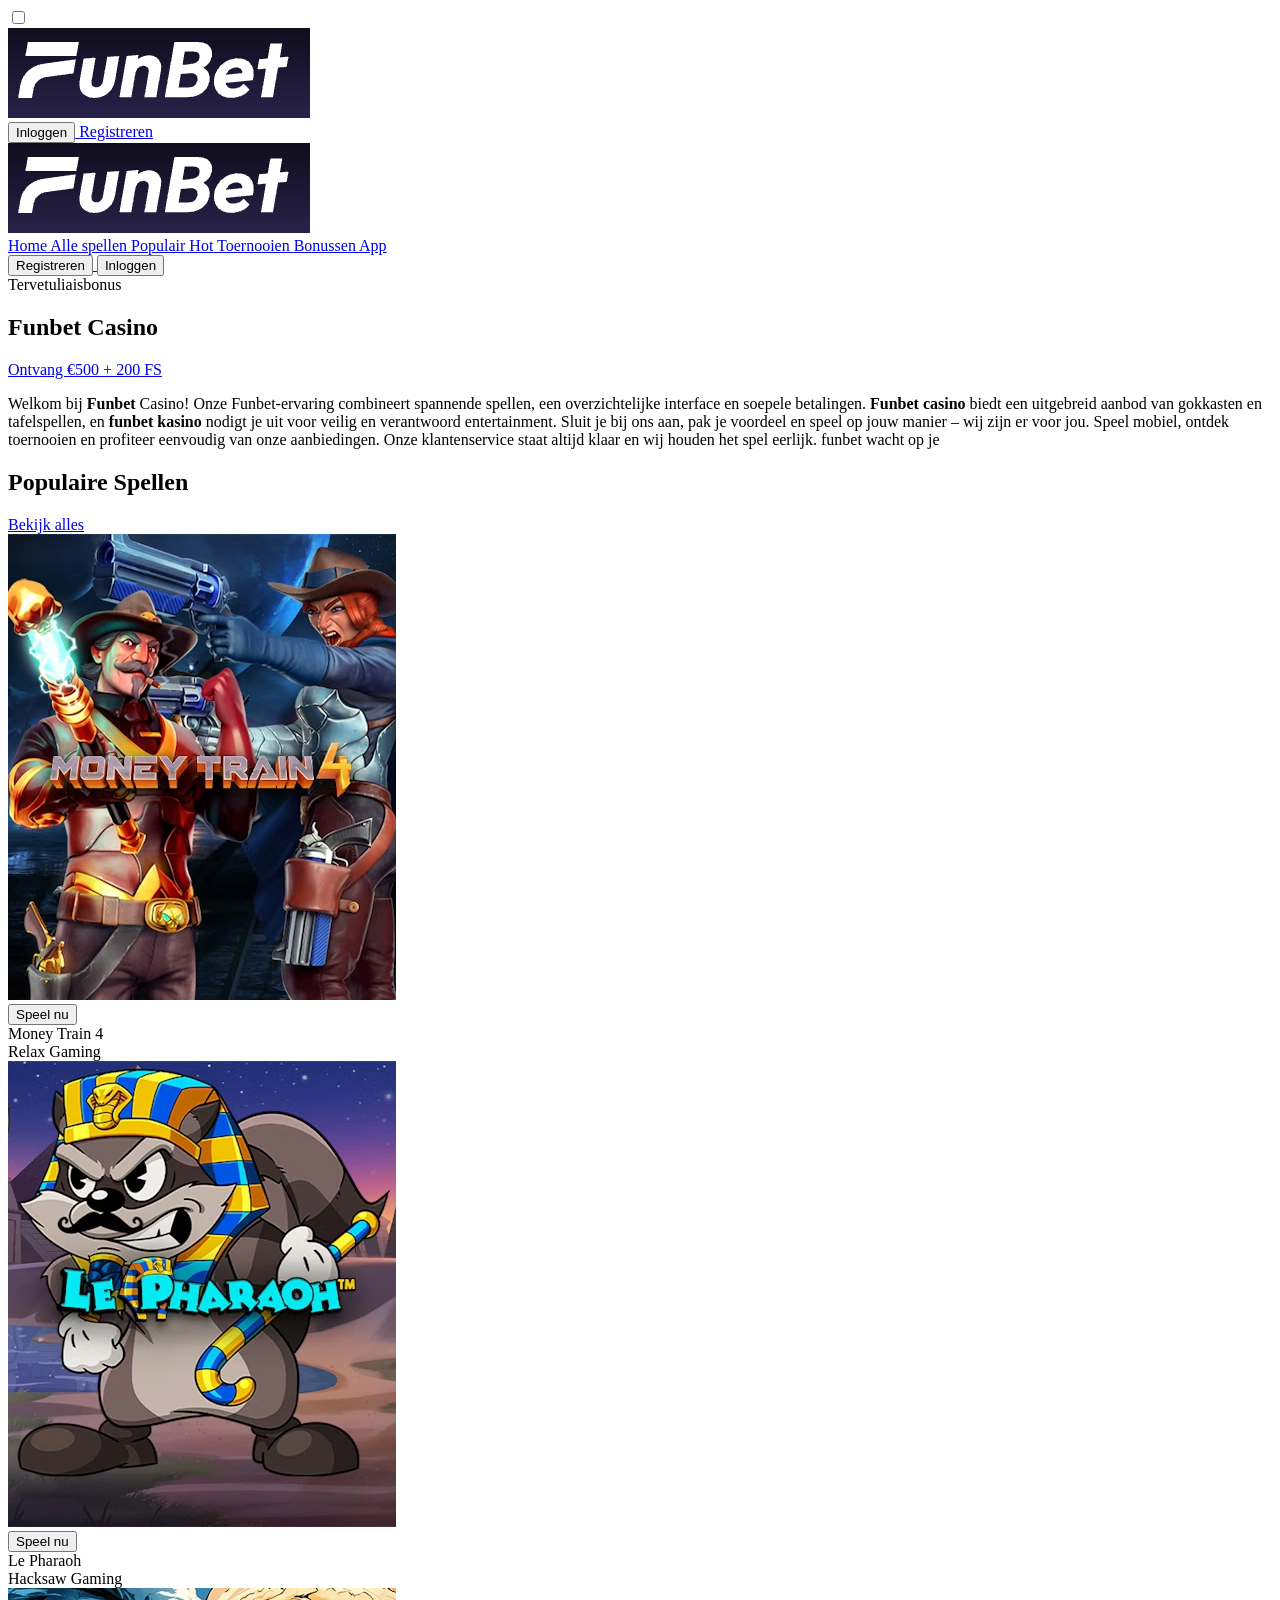
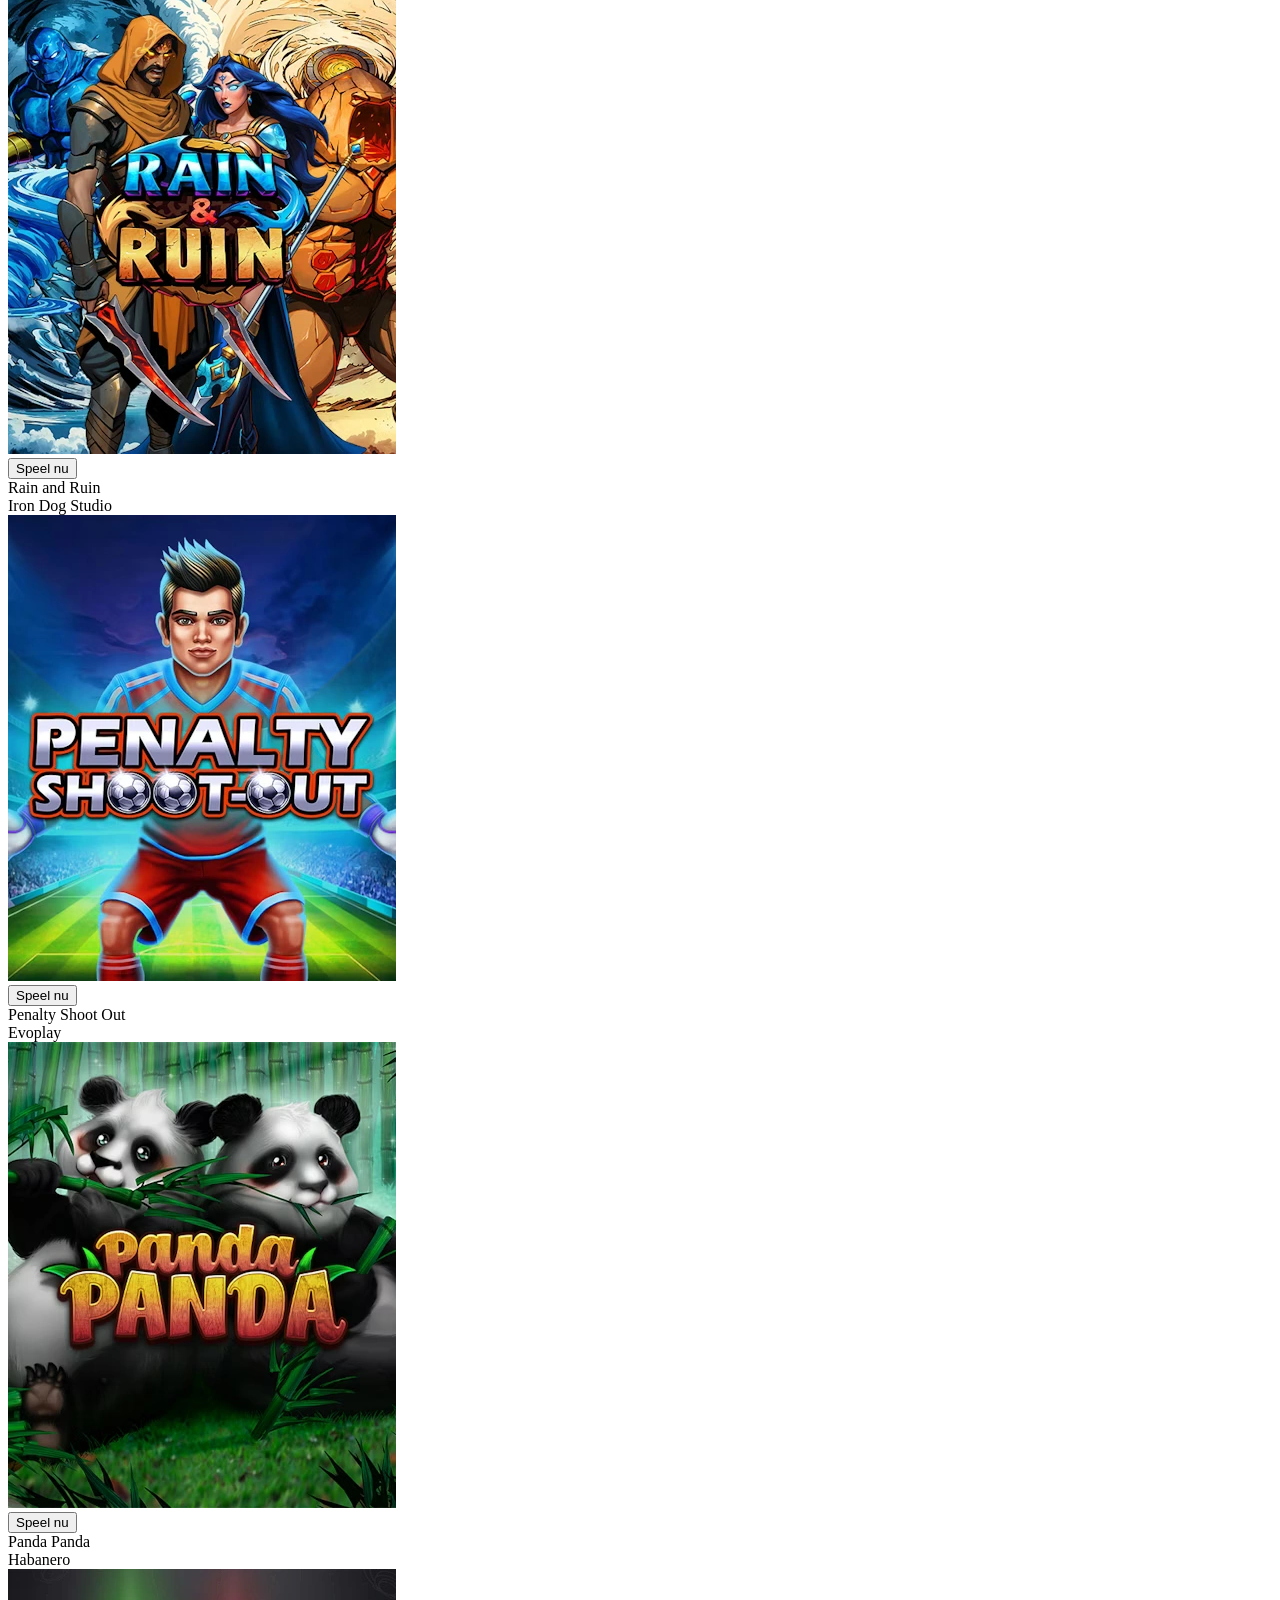
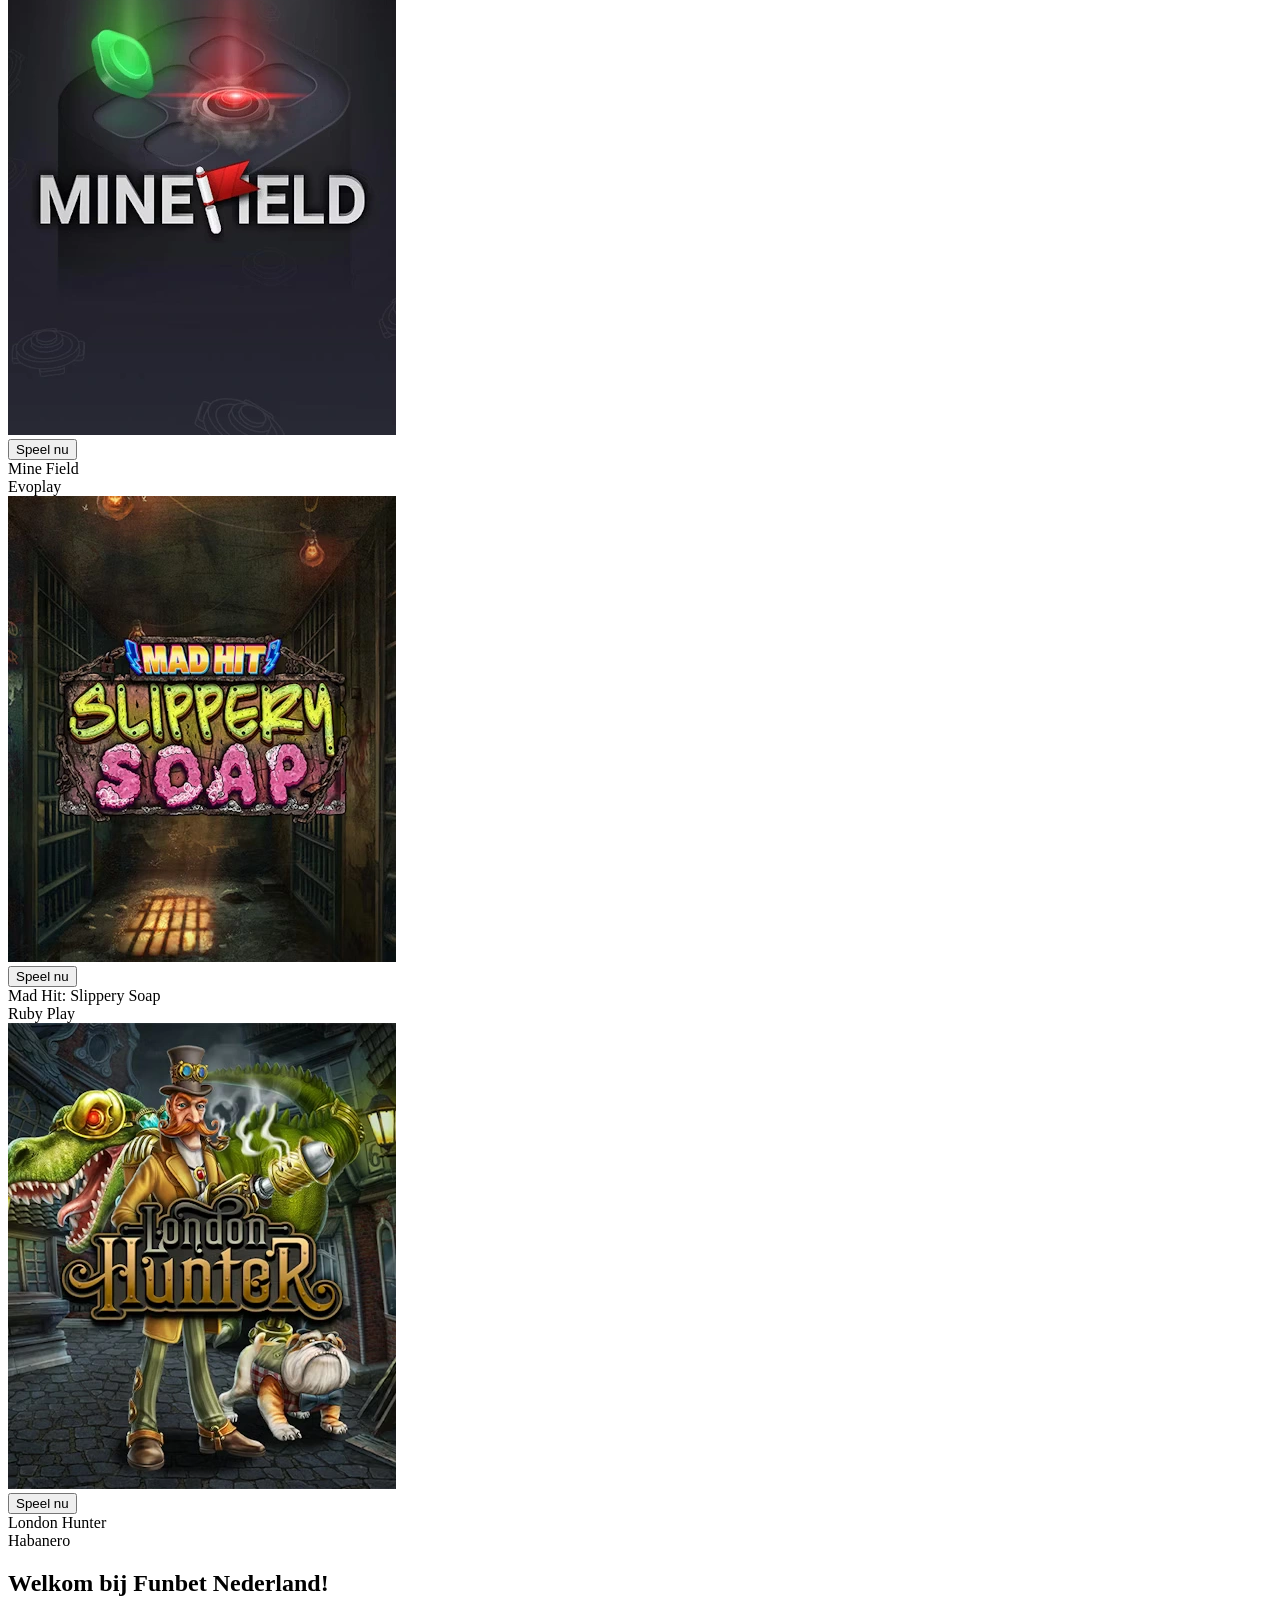
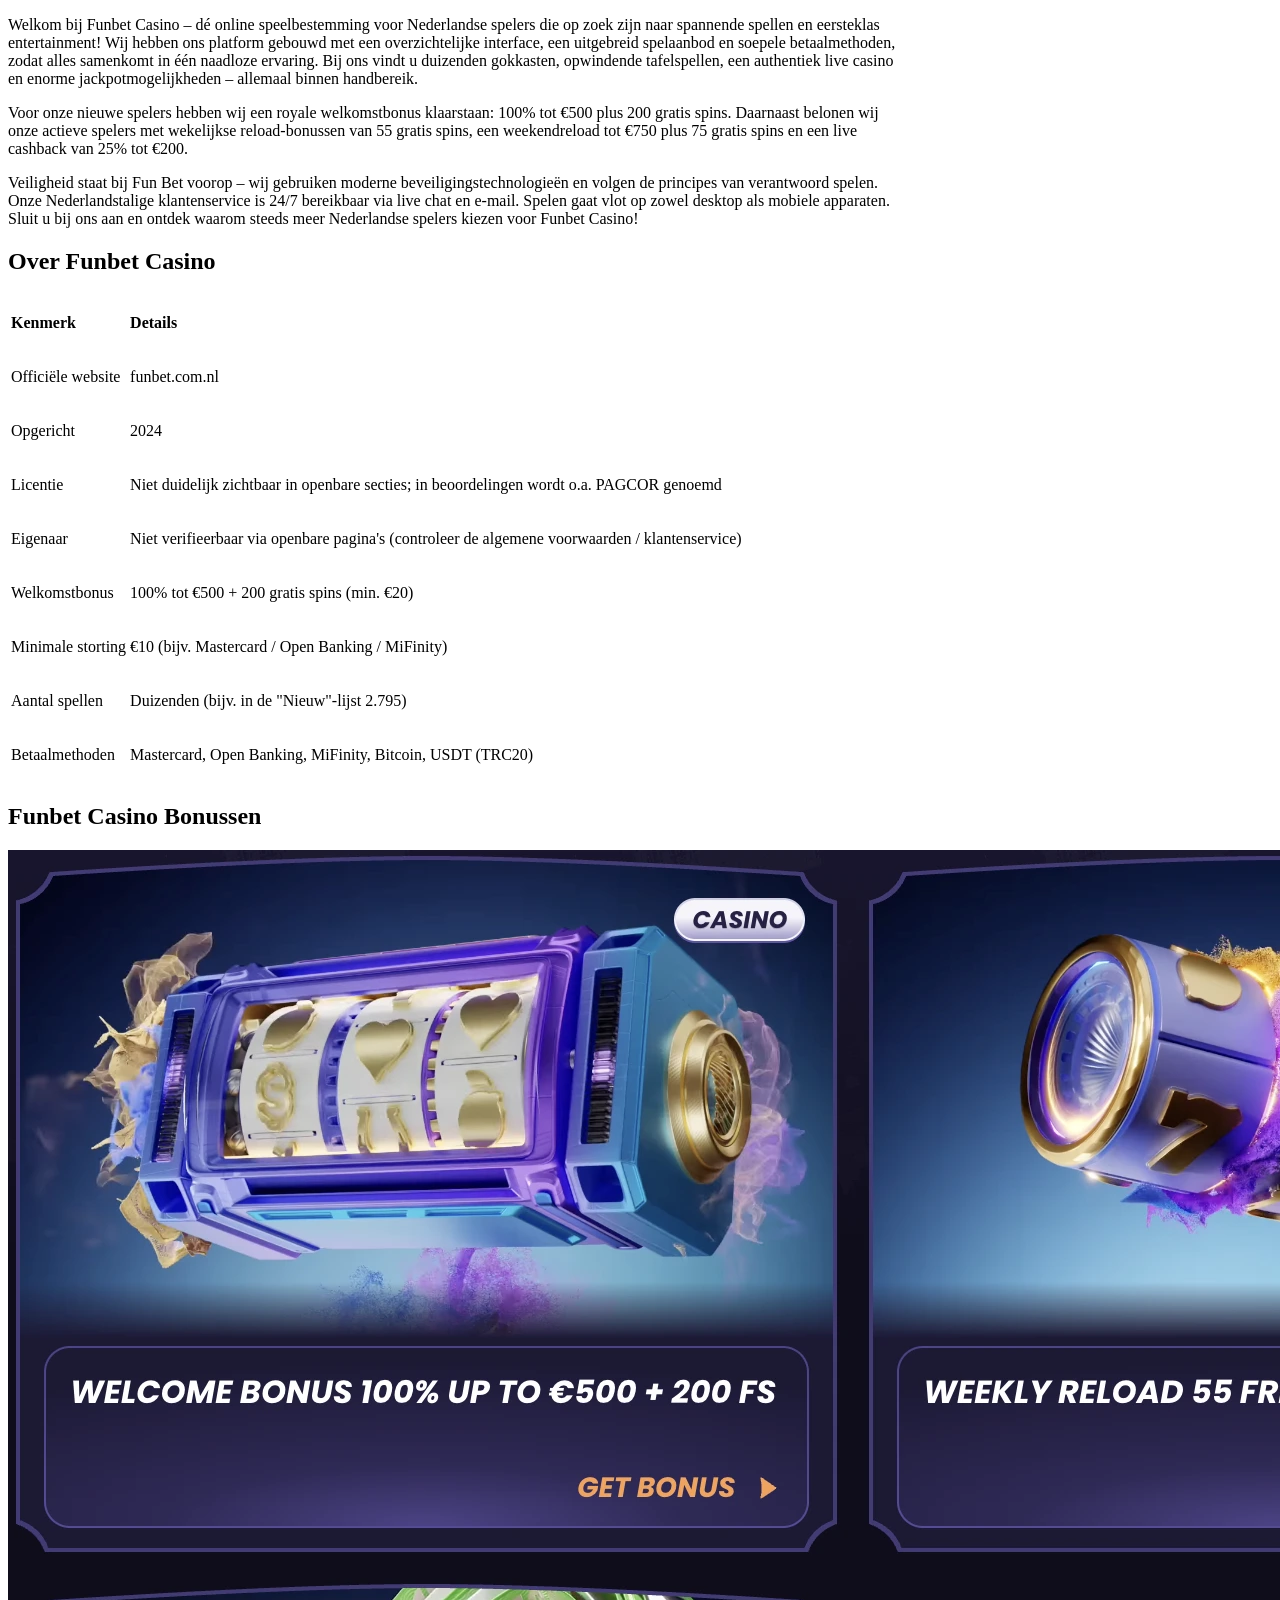
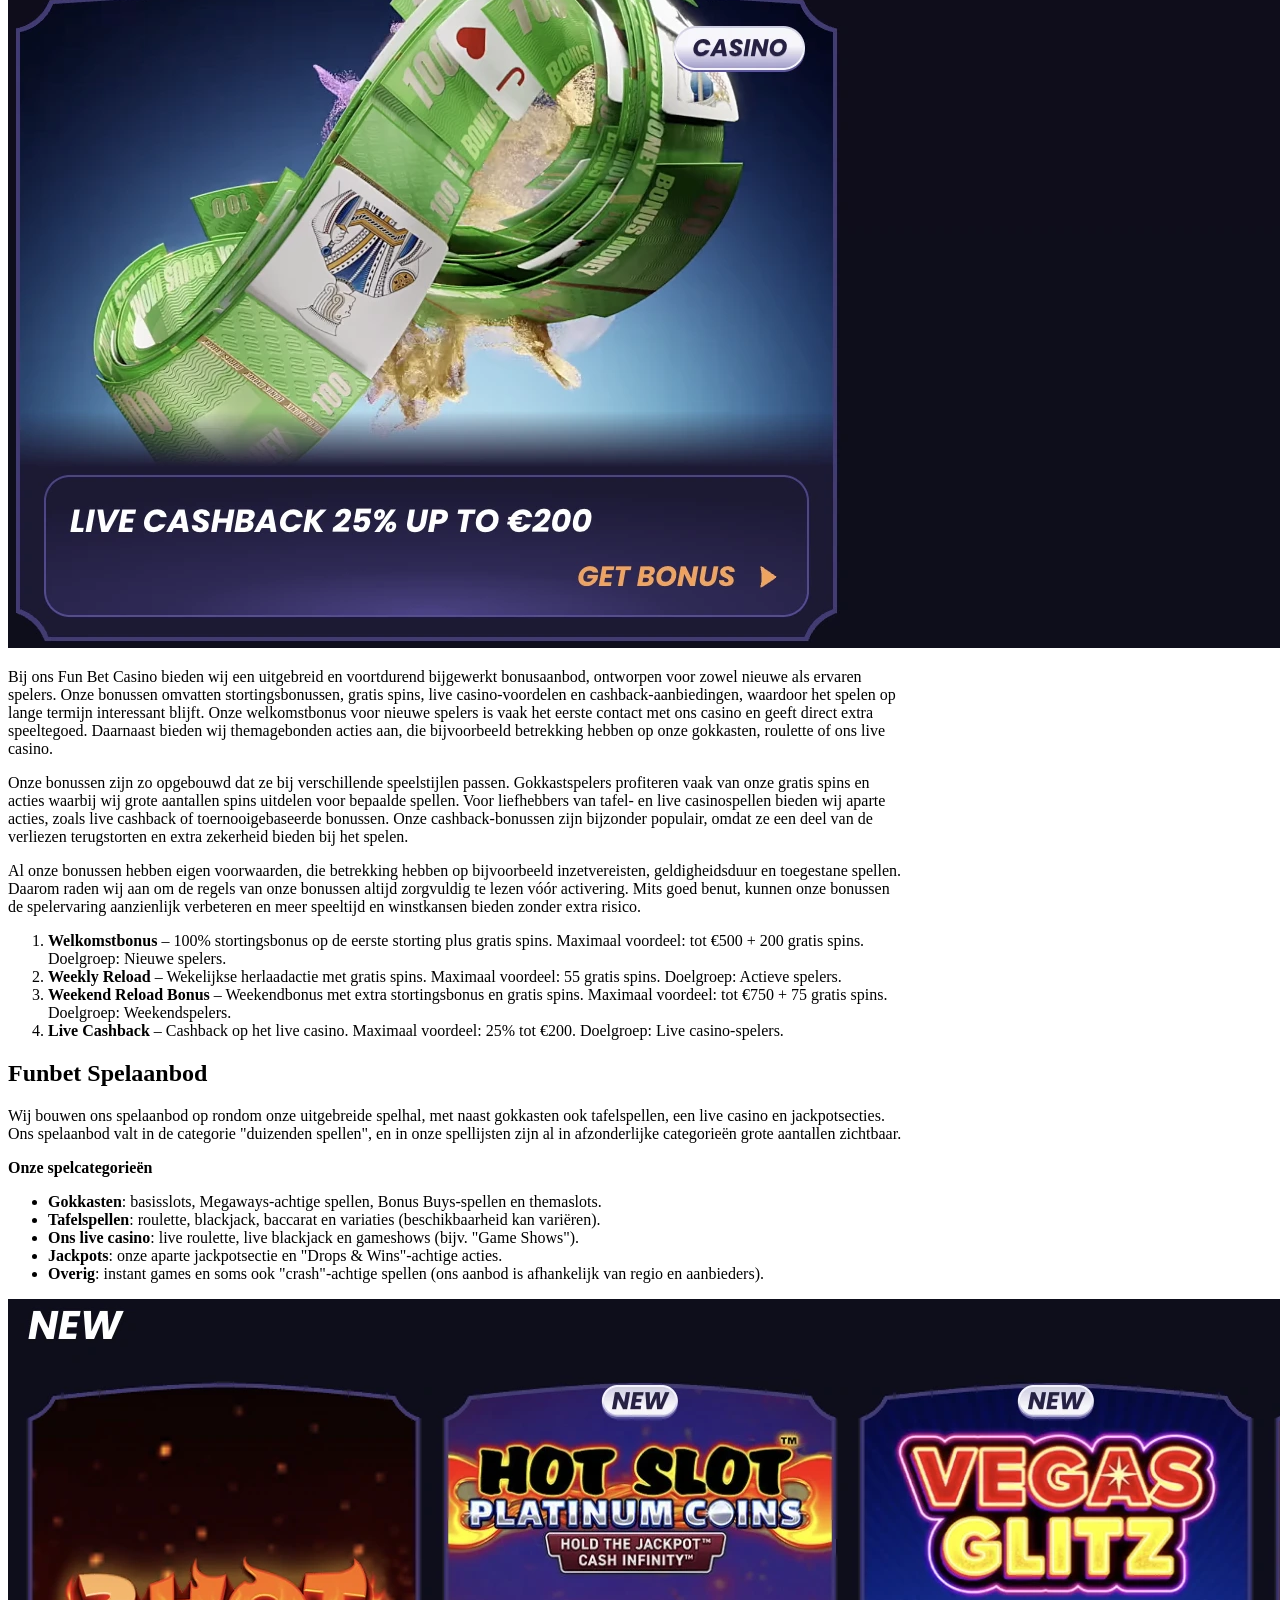
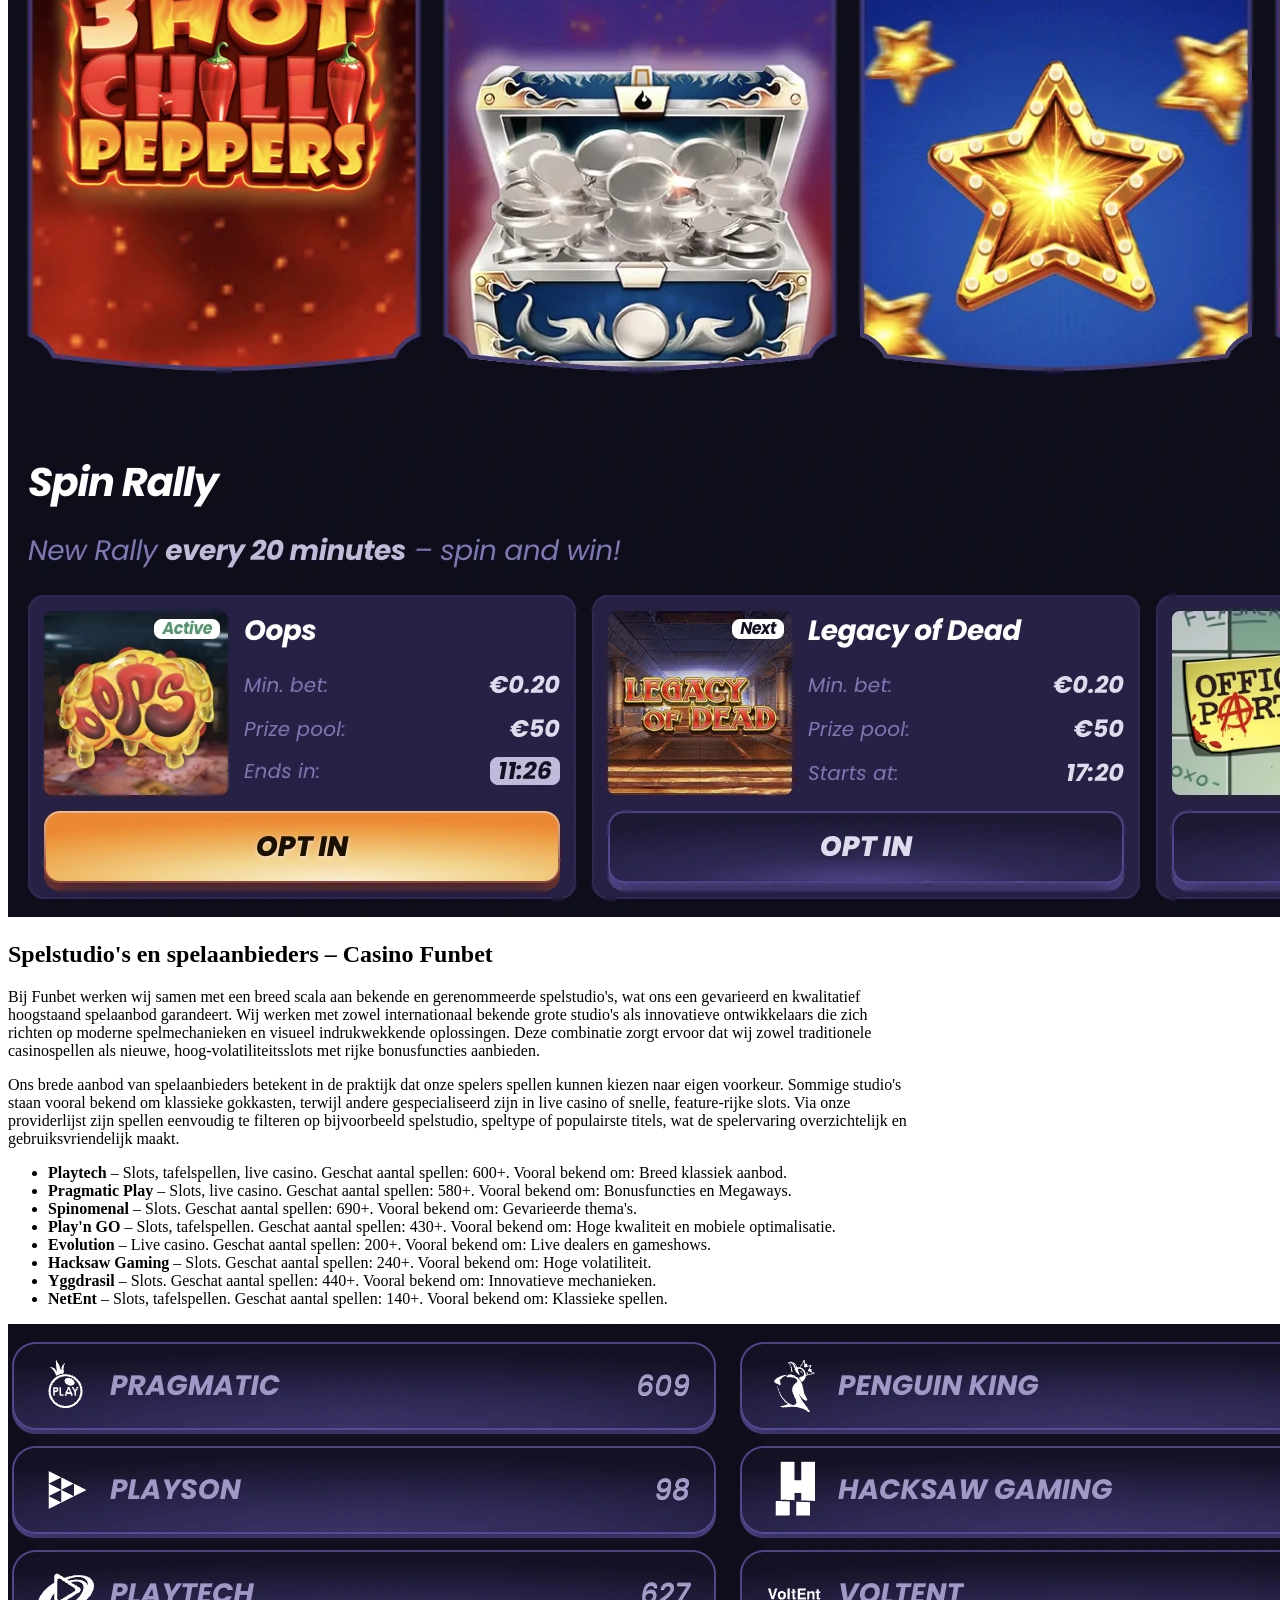
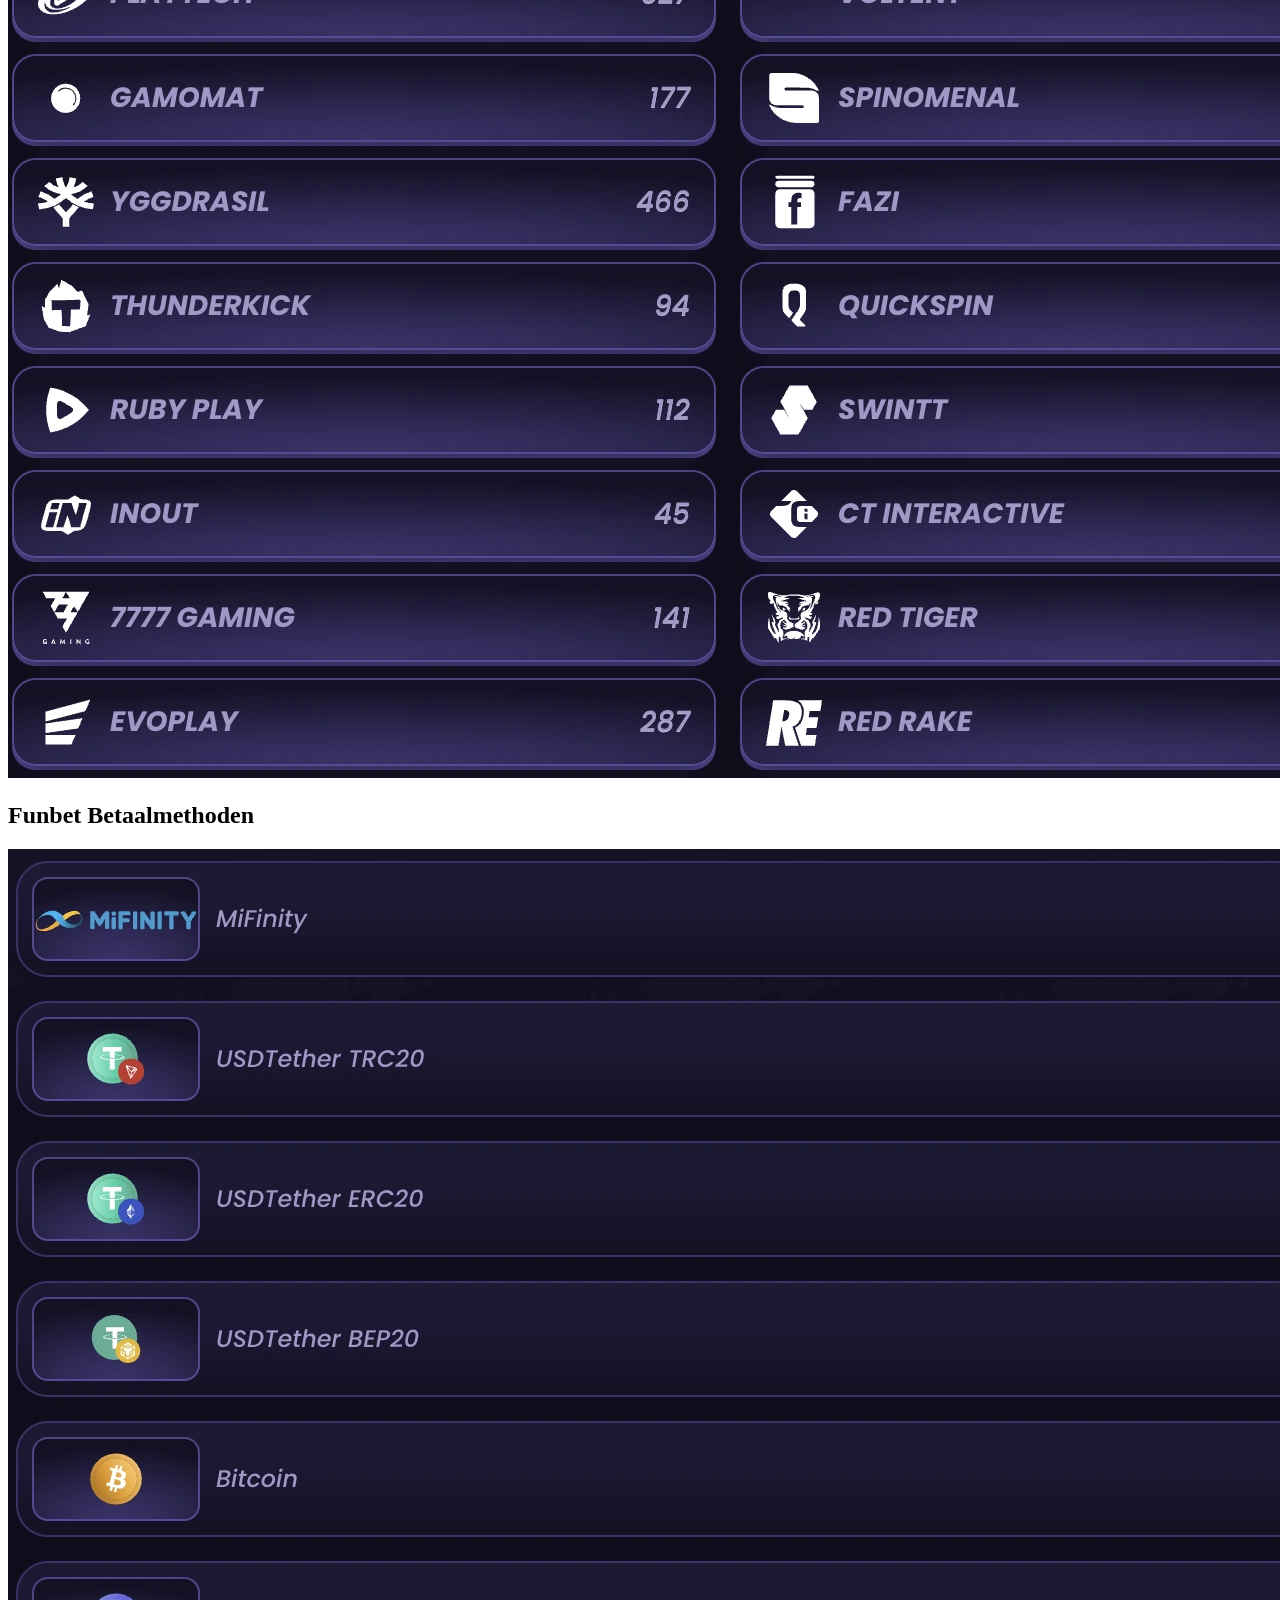
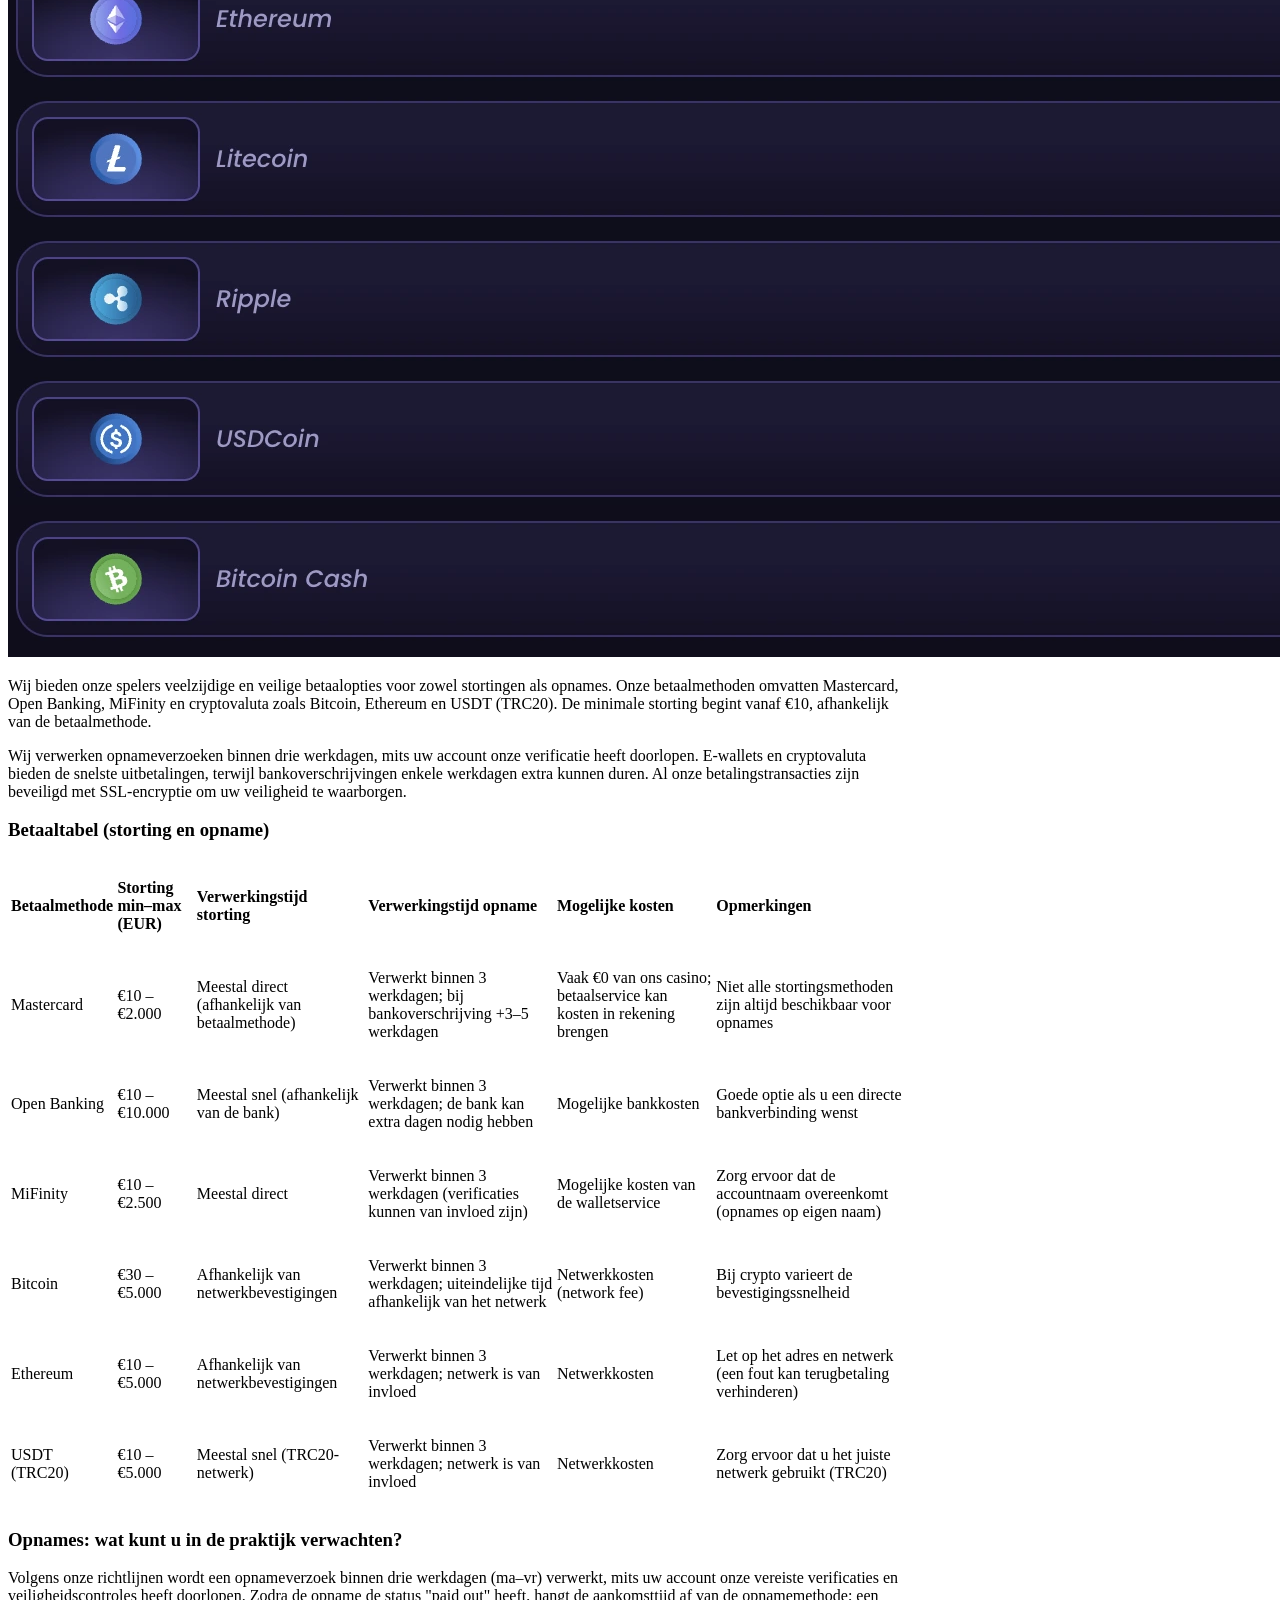
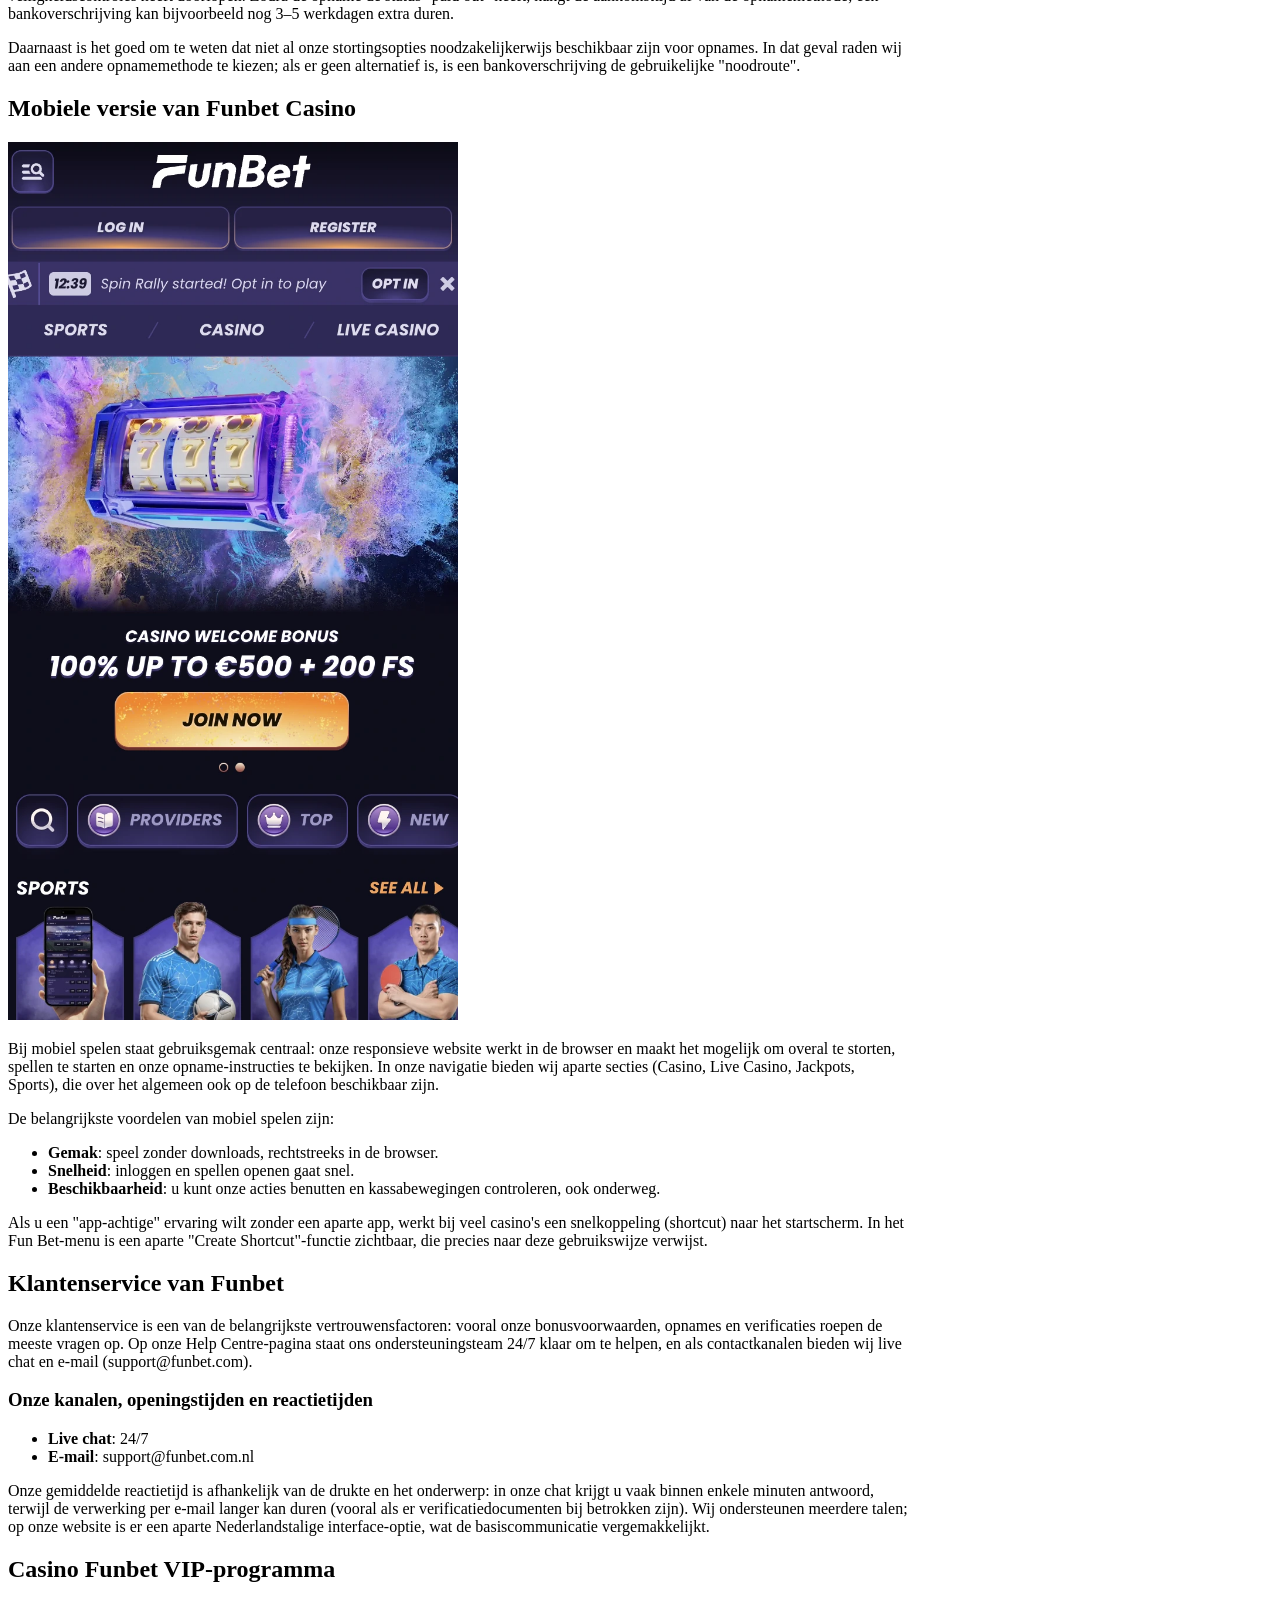
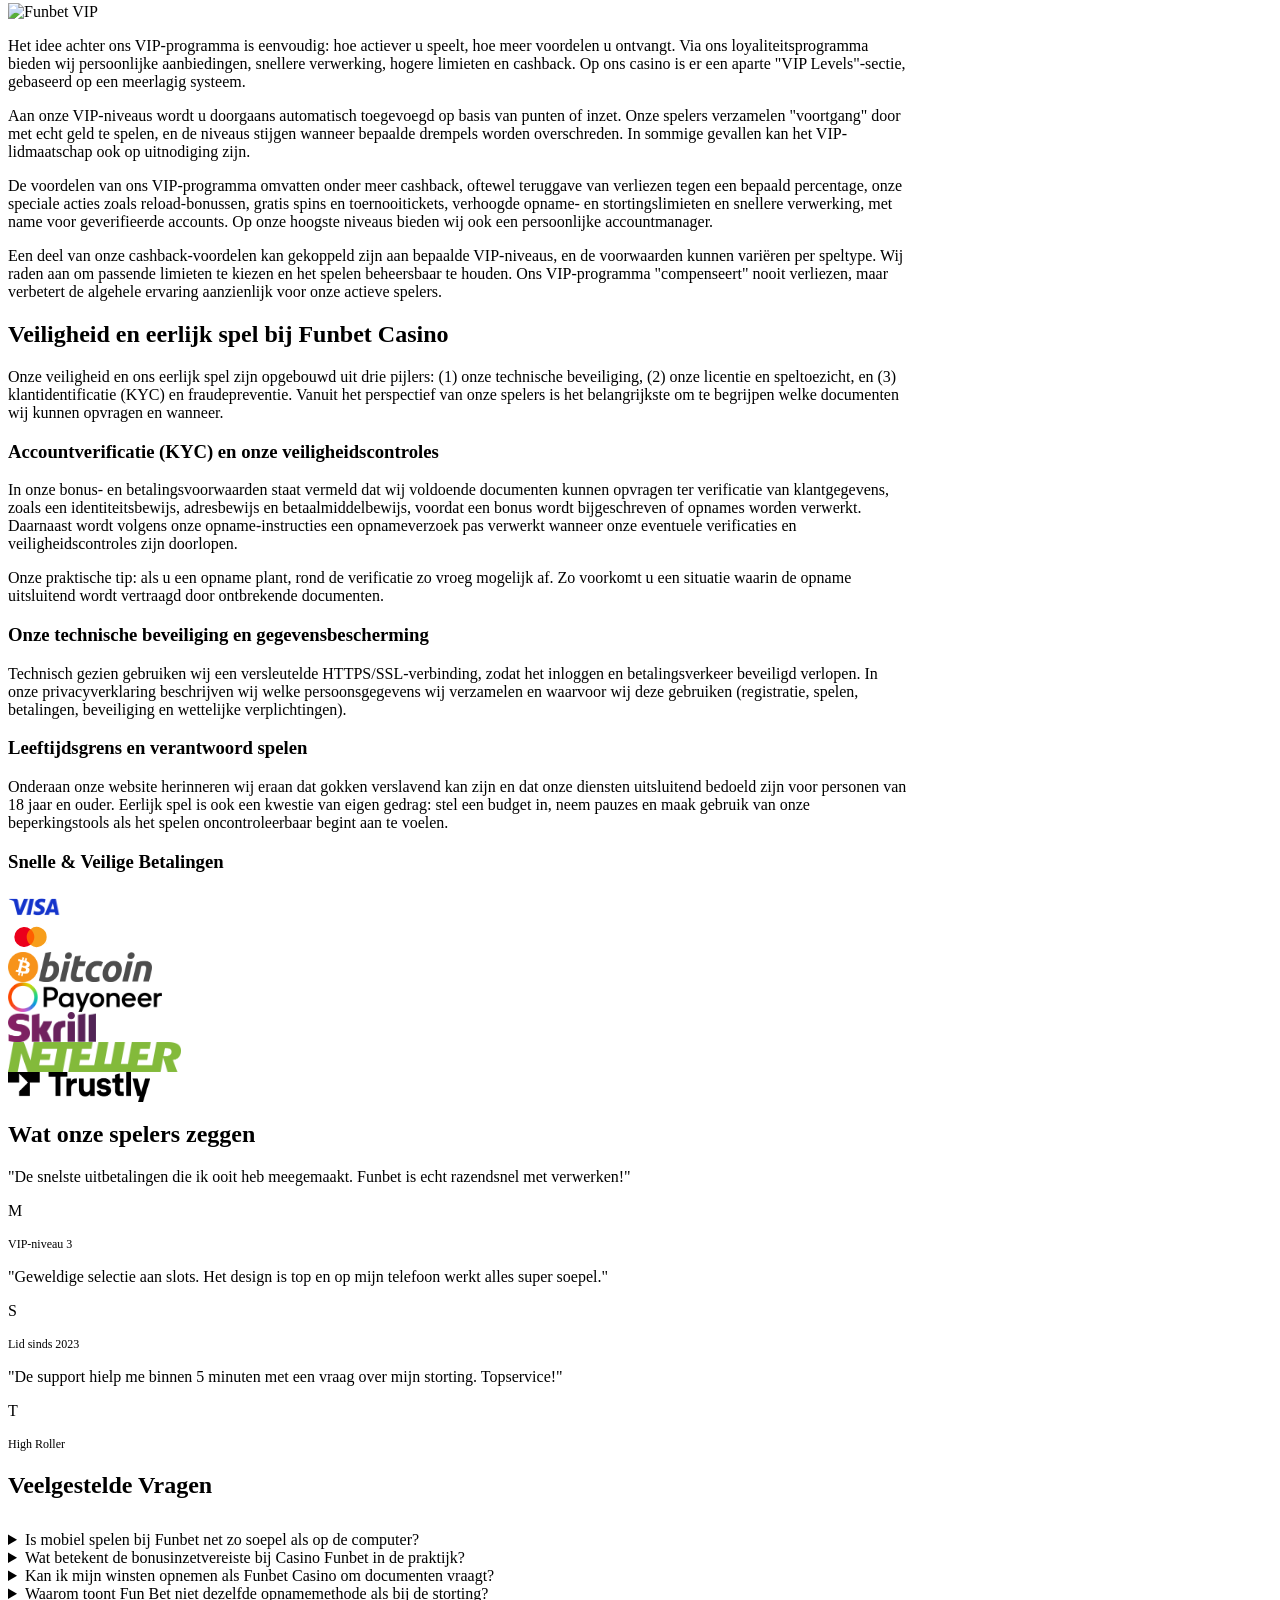
==== nl-nl/index.html @ e5816898 "Update and rename index (3).html to index.html" ====
<!DOCTYPE html>
<html lang="nl-NL">
<head>
    <meta charset="UTF-8">
    <meta name="viewport" content="width=device-width, initial-scale=1.0">
   <title>Funbet Casino – Bonus tot € 500 + 200 gratis spins</title>
<meta name="description" content="Funbet Casino biedt een 100% welkomstbonus tot € 500 en 200 gratis spins. Ontdek de spellen, bonusvoorwaarden, betaalmethoden, mobiel spelen en veiligheid voordat je je registreert.">
    <link rel="stylesheet" href="style.css?=1.11">
    <link rel="canonical" href="/nl-nl/" />
       <link rel="alternate" href="https://funbet.com.nl/" hreflang="nl" />
    <link rel="alternate" href="https://funbet.com.nl/nl-NL" hreflang="nl-NL" />
    <link rel="icon" type="image/x-icon" href="../favicon.ico">
</head>
<body>

    <!-- Checkbox Logic for Mobile Menu -->
<input type="checkbox" id="nav-toggle">

    <div class="site-layout">
        
      <div class="topbar-mobile">
    <div class="brand-block">
        <a href="/">
            <img src="../funbet.png" alt="Funbet" class="brand-logo">
        </a>
    </div>
            
<div class="topbar-actions">
    <a href="/login/">
        <button class="action-btn action-btn--ghost action-btn--compact">Inloggen</button>
    </a>
    <a href="/go/" class="action-btn action-btn--register action-btn--compact" role="button">Registreren</a>
    <label for="nav-toggle" class="menu-toggle">
        <i class="fa-solid fa-bars"></i>
    </label>
</div>
</div>

<aside class="side-panel">
    <div class="side-panel__header">
        <div class="brand-block">
            <a href="/">
                <img src="../funbet.png" alt="Funbet" class="brand-logo">
            </a>
        </div>
    </div>

    <nav class="side-panel__menu">
        <a href="/" class="side-panel__link is-active">
            <i class="fa-solid fa-house"></i>
            <span>Home</span>
        </a>
        <a href="#games" class="side-panel__link">
            <i class="fa-solid fa-gamepad"></i>
            <span>Alle spellen</span>
        </a>
        <a href="/" class="side-panel__link">
            <i class="fa-solid fa-fire"></i>
            <span>Populair</span>
            <span class="badge-hot">Hot</span>
        </a>
        <a href="/" class="side-panel__link">
            <i class="fa-solid fa-trophy"></i>
            <span>Toernooien</span>
        </a>
        <a href="/" class="side-panel__link">
            <i class="fa-solid fa-wallet"></i>
            <span>Bonussen</span>
        </a>
        <a href="/" class="side-panel__link">
            <i class="fa-solid fa-circle-question"></i>
            <span>App</span>
        </a>
    </nav>

    <div class="side-panel__footer">
        <a href="/go/">
            <button class="action-btn action-btn--register">Registreren</button>
        </a>
        <a href="/login/">
            <button class="action-btn action-btn--ghost">Inloggen</button>
        </a>
    </div>
</aside>
        </aside>

        <!-- Main Content Area -->
        <main class="page-main">
            
            <!-- Hero Section -->
            <section class="promo-hero">
                <div class="page-container">
                    <div class="promo-banner">
                        <span class="promo-label">Tervetuliaisbonus</span>
                        <h1 class="promo-title">Funbet Casino</h1>
                     <a href="/go/" class="action-btn action-btn--register promo-button" role="button">Ontvang €500 + 200 FS</a>
                    </div>

                   <div class="info-text">
    <p>Welkom bij <strong>Funbet</strong> Casino! Onze Funbet-ervaring combineert spannende spellen, een overzichtelijke interface en soepele betalingen. <strong>Funbet casino</strong> biedt een uitgebreid aanbod van gokkasten en tafelspellen, en <strong>funbet kasino</strong> nodigt je uit voor veilig en verantwoord entertainment. Sluit je bij ons aan, pak je voordeel en speel op jouw manier – wij zijn er voor jou. Speel mobiel, ontdek toernooien en profiteer eenvoudig van onze aanbiedingen. Onze klantenservice staat altijd klaar en wij houden het spel eerlijk. funbet wacht op je</p>
</div>
                </div>
            </section>

<section id="games" class="content-block" style="border-top: none;">
    <div class="page-container">
        <div class="section-head">
            <h2 class="section-heading"><i class="fa-solid fa-gamepad"></i> Populaire Spellen</h2>
            <a href="#" class="section-more">Bekijk alles <i class="fa-solid fa-arrow-right"></i></a>
        </div>

        <div class="game-images">
            
            <div class="game-tile">
                <div class="game-media">
                    <img src="../money-train-4.webp" alt="Money Train 4">
                    <div class="game-hover">
                        <button class="game-play">Speel nu</button>
                        <span style="font-size: 0.75rem; color: #fff;">Demo beschikbaar</span>
                    </div>
                </div>
                <div class="game-meta">
                    <div class="game-title">Money Train 4</div>
                    <div class="game-provider">Relax Gaming</div>
                </div>
            </div>

            <div class="game-tile">
                <div class="game-media">
                    <img src="../le-pharaoh.webp" alt="Le Pharaoh">
                    <div class="game-hover">
                        <button class="game-play">Speel nu</button>
                        <span style="font-size: 0.75rem; color: #fff;">Demo beschikbaar</span>
                    </div>
                </div>
                <div class="game-meta">
                    <div class="game-title">Le Pharaoh</div>
                    <div class="game-provider">Hacksaw Gaming</div>
                </div>
            </div>

            <div class="game-tile">
                <div class="game-media">
                    <img src="../rain-and-ruin.webp" alt="Rain and Ruin">
                    <div class="game-hover">
                        <button class="game-play">Speel nu</button>
                        <span style="font-size: 0.75rem; color: #fff;">Demo beschikbaar</span>
                    </div>
                </div>
                <div class="game-meta">
                    <div class="game-title">Rain and Ruin</div>
                    <div class="game-provider">Iron Dog Studio</div>
                </div>
            </div>

            <div class="game-tile">
                <div class="game-media">
                    <img src="../penalty-shoot-out.webp" alt="Penalty Shoot Out">
                    <div class="game-hover">
                        <button class="game-play">Speel nu</button>
                        <span style="font-size: 0.75rem; color: #fff;">Demo beschikbaar</span>
                    </div>
                </div>
                <div class="game-meta">
                    <div class="game-title">Penalty Shoot Out</div>
                    <div class="game-provider">Evoplay</div>
                </div>
            </div>

            <div class="game-tile">
                <div class="game-media">
                    <img src="../panda-panda.webp" alt="Panda Panda">
                    <div class="game-hover">
                        <button class="game-play">Speel nu</button>
                        <span style="font-size: 0.75rem; color: #fff;">Demo beschikbaar</span>
                    </div>
                </div>
                <div class="game-meta">
                    <div class="game-title">Panda Panda</div>
                    <div class="game-provider">Habanero</div>
                </div>
            </div>

            <div class="game-tile">
                <div class="game-media">
                    <img src="../mine-field.webp" alt="Mine Field">
                    <div class="game-hover">
                        <button class="game-play">Speel nu</button>
                        <span style="font-size: 0.75rem; color: #fff;">Demo beschikbaar</span>
                    </div>
                </div>
                <div class="game-meta">
                    <div class="game-title">Mine Field</div>
                    <div class="game-provider">Evoplay</div>
                </div>
            </div>

            <div class="game-tile">
                <div class="game-media">
                    <img src="../mad-hit-slippery-soap.webp" alt="Mad Hit Slippery Soap">
                    <div class="game-hover">
                        <button class="game-play">Speel nu</button>
                        <span style="font-size: 0.75rem; color: #fff;">Demo beschikbaar</span>
                    </div>
                </div>
                <div class="game-meta">
                    <div class="game-title">Mad Hit: Slippery Soap</div>
                    <div class="game-provider">Ruby Play</div>
                </div>
            </div>

            <div class="game-tile">
                <div class="game-media">
                    <img src="../london-hunter.webp" alt="London Hunter">
                    <div class="game-hover">
                        <button class="game-play">Speel nu</button>
                        <span style="font-size: 0.75rem; color: #fff;">Demo beschikbaar</span>
                    </div>
                </div>
                <div class="game-meta">
                    <div class="game-title">London Hunter</div>
                    <div class="game-provider">Habanero</div>
                </div>
            </div>

        </div>
    </div>
</section>

            <!-- Content with Tables -->
            <section class="content-block">
                <div class="page-container" style="max-width: 900px;">
                     <h2>Welkom bij Funbet Nederland!</h2>

<p>Welkom bij Funbet Casino – dé online speelbestemming voor Nederlandse spelers die op zoek zijn naar spannende spellen en eersteklas entertainment! Wij hebben ons platform gebouwd met een overzichtelijke interface, een uitgebreid spelaanbod en soepele betaalmethoden, zodat alles samenkomt in één naadloze ervaring. Bij ons vindt u duizenden gokkasten, opwindende tafelspellen, een authentiek live casino en enorme jackpotmogelijkheden – allemaal binnen handbereik.</p>

<p>Voor onze nieuwe spelers hebben wij een royale welkomstbonus klaarstaan: 100% tot €500 plus 200 gratis spins. Daarnaast belonen wij onze actieve spelers met wekelijkse reload-bonussen van 55 gratis spins, een weekendreload tot €750 plus 75 gratis spins en een live cashback van 25% tot €200.</p>

<p>Veiligheid staat bij Fun Bet voorop – wij gebruiken moderne beveiligingstechnologieën en volgen de principes van verantwoord spelen. Onze Nederlandstalige klantenservice is 24/7 bereikbaar via live chat en e-mail. Spelen gaat vlot op zowel desktop als mobiele apparaten. Sluit u bij ons aan en ontdek waarom steeds meer Nederlandse spelers kiezen voor Funbet Casino!</p>            <h2><strong>Over Funbet Casino</strong></h2>
    <div class="table-scroll">
<table>
<tbody>
<tr>
<td>
<p><strong>Kenmerk</strong></p>
</td>
<td>
<p><strong>Details</strong></p>
</td>
</tr>
<tr>
<td>
<p>Officiële website</p>
</td>
<td>
<p>funbet.com.nl</p>
</td>
</tr>
<tr>
<td>
<p>Opgericht</p>
</td>
<td>
<p>2024</p>
</td>
</tr>
<tr>
<td>
<p>Licentie</p>
</td>
<td>
<p>Niet duidelijk zichtbaar in openbare secties; in beoordelingen wordt o.a. PAGCOR genoemd</p>
</td>
</tr>
<tr>
<td>
<p>Eigenaar</p>
</td>
<td>
<p>Niet verifieerbaar via openbare pagina's (controleer de algemene voorwaarden / klantenservice)</p>
</td>
</tr>
<tr>
<td>
<p>Welkomstbonus</p>
</td>
<td>
<p>100% tot €500 + 200 gratis spins (min. €20)</p>
</td>
</tr>
<tr>
<td>
<p>Minimale storting</p>
</td>
<td>
<p>€10 (bijv. Mastercard / Open Banking / MiFinity)</p>
</td>
</tr>
<tr>
<td>
<p>Aantal spellen</p>
</td>
<td>
<p>Duizenden (bijv. in de "Nieuw"-lijst 2.795)</p>
</td>
</tr>
<tr>
<td>
<p>Betaalmethoden</p>
</td>
<td>
<p>Mastercard, Open Banking, MiFinity, Bitcoin, USDT (TRC20)</p>
</td>
</tr>
</tbody>
</table>
</div>

<h2>Funbet Casino Bonussen</h2>
<img src="../Funbet Casino Bonuses.webp" alt="Funbet Casino Bonuses">
<p>
Bij ons Fun Bet Casino bieden wij een uitgebreid en voortdurend bijgewerkt bonusaanbod, ontworpen voor zowel nieuwe als ervaren spelers. Onze bonussen omvatten stortingsbonussen, gratis spins, live casino-voordelen en cashback-aanbiedingen, waardoor het spelen op lange termijn interessant blijft. Onze welkomstbonus voor nieuwe spelers is vaak het eerste contact met ons casino en geeft direct extra speeltegoed. Daarnaast bieden wij themagebonden acties aan, die bijvoorbeeld betrekking hebben op onze gokkasten, roulette of ons live casino.
</p>
<p>
Onze bonussen zijn zo opgebouwd dat ze bij verschillende speelstijlen passen. Gokkastspelers profiteren vaak van onze gratis spins en acties waarbij wij grote aantallen spins uitdelen voor bepaalde spellen. Voor liefhebbers van tafel- en live casinospellen bieden wij aparte acties, zoals live cashback of toernooigebaseerde bonussen. Onze cashback-bonussen zijn bijzonder populair, omdat ze een deel van de verliezen terugstorten en extra zekerheid bieden bij het spelen.
</p>
<p>
Al onze bonussen hebben eigen voorwaarden, die betrekking hebben op bijvoorbeeld inzetvereisten, geldigheidsduur en toegestane spellen. Daarom raden wij aan om de regels van onze bonussen altijd zorgvuldig te lezen vóór activering. Mits goed benut, kunnen onze bonussen de spelervaring aanzienlijk verbeteren en meer speeltijd en winstkansen bieden zonder extra risico.
</p>
<ol>
    <li><strong>Welkomstbonus</strong> – 100% stortingsbonus op de eerste storting plus gratis spins. Maximaal voordeel: tot €500 + 200 gratis spins. Doelgroep: Nieuwe spelers.</li>
    <li><strong>Weekly Reload</strong> – Wekelijkse herlaadactie met gratis spins. Maximaal voordeel: 55 gratis spins. Doelgroep: Actieve spelers.</li>
    <li><strong>Weekend Reload Bonus</strong> – Weekendbonus met extra stortingsbonus en gratis spins. Maximaal voordeel: tot €750 + 75 gratis spins. Doelgroep: Weekendspelers.</li>
    <li><strong>Live Cashback</strong> – Cashback op het live casino. Maximaal voordeel: 25% tot €200. Doelgroep: Live casino-spelers.</li>
</ol>

<h2><strong>Funbet Spelaanbod</strong></h2>
<p>Wij bouwen ons spelaanbod op rondom onze uitgebreide spelhal, met naast gokkasten ook tafelspellen, een live casino en jackpotsecties. Ons spelaanbod valt in de categorie "duizenden spellen", en in onze spellijsten zijn al in afzonderlijke categorieën grote aantallen zichtbaar.</p>
<p><strong>Onze spelcategorieën</strong></p>
<ul>
<li><strong>Gokkasten</strong>: basisslots, Megaways-achtige spellen, Bonus Buys-spellen en themaslots.</li>
<li><strong>Tafelspellen</strong>: roulette, blackjack, baccarat en variaties (beschikbaarheid kan variëren).</li>
<li><strong>Ons live casino</strong>: live roulette, live blackjack en gameshows (bijv. "Game Shows").</li>
<li><strong>Jackpots</strong>: onze aparte jackpotsectie en "Drops & Wins"-achtige acties.</li>
<li><strong>Overig</strong>: instant games en soms ook "crash"-achtige spellen (ons aanbod is afhankelijk van regio en aanbieders).</li>
</ul>
<img src="../Funbet Casino Games.webp" alt="Funbet Casino Games">

<h2>Spelstudio's en spelaanbieders – Casino Funbet</h2>
<p>
Bij Funbet werken wij samen met een breed scala aan bekende en gerenommeerde spelstudio's, wat ons een gevarieerd en kwalitatief hoogstaand spelaanbod garandeert. Wij werken met zowel internationaal bekende grote studio's als innovatieve ontwikkelaars die zich richten op moderne spelmechanieken en visueel indrukwekkende oplossingen. Deze combinatie zorgt ervoor dat wij zowel traditionele casinospellen als nieuwe, hoog-volatiliteitsslots met rijke bonusfuncties aanbieden.
</p>
<p>
Ons brede aanbod van spelaanbieders betekent in de praktijk dat onze spelers spellen kunnen kiezen naar eigen voorkeur. Sommige studio's staan vooral bekend om klassieke gokkasten, terwijl andere gespecialiseerd zijn in live casino of snelle, feature-rijke slots. Via onze providerlijst zijn spellen eenvoudig te filteren op bijvoorbeeld spelstudio, speltype of populairste titels, wat de spelervaring overzichtelijk en gebruiksvriendelijk maakt.
</p>
<ul>
    <li><strong>Playtech</strong> – Slots, tafelspellen, live casino. Geschat aantal spellen: 600+. Vooral bekend om: Breed klassiek aanbod.</li>
    <li><strong>Pragmatic Play</strong> – Slots, live casino. Geschat aantal spellen: 580+. Vooral bekend om: Bonusfuncties en Megaways.</li>
    <li><strong>Spinomenal</strong> – Slots. Geschat aantal spellen: 690+. Vooral bekend om: Gevarieerde thema's.</li>
    <li><strong>Play'n GO</strong> – Slots, tafelspellen. Geschat aantal spellen: 430+. Vooral bekend om: Hoge kwaliteit en mobiele optimalisatie.</li>
    <li><strong>Evolution</strong> – Live casino. Geschat aantal spellen: 200+. Vooral bekend om: Live dealers en gameshows.</li>
    <li><strong>Hacksaw Gaming</strong> – Slots. Geschat aantal spellen: 240+. Vooral bekend om: Hoge volatiliteit.</li>
    <li><strong>Yggdrasil</strong> – Slots. Geschat aantal spellen: 440+. Vooral bekend om: Innovatieve mechanieken.</li>
    <li><strong>NetEnt</strong> – Slots, tafelspellen. Geschat aantal spellen: 140+. Vooral bekend om: Klassieke spellen.</li>
</ul>

<img src="../Funbet Game Providers.webp" alt="Funbet Game Providers">

<h2><strong>Funbet Betaalmethoden</strong></h2>
<img src="../Funbet Casino Withdrawal.webp" alt="Funbet Casino Withdrawal">
<p>Wij bieden onze spelers veelzijdige en veilige betaalopties voor zowel stortingen als opnames. Onze betaalmethoden omvatten Mastercard, Open Banking, MiFinity en cryptovaluta zoals Bitcoin, Ethereum en USDT (TRC20). De minimale storting begint vanaf €10, afhankelijk van de betaalmethode.</p>

<p>Wij verwerken opnameverzoeken binnen drie werkdagen, mits uw account onze verificatie heeft doorlopen. E-wallets en cryptovaluta bieden de snelste uitbetalingen, terwijl bankoverschrijvingen enkele werkdagen extra kunnen duren. Al onze betalingstransacties zijn beveiligd met SSL-encryptie om uw veiligheid te waarborgen.</p>

<h3><strong>Betaaltabel (storting en opname)</strong></h3>
<div class="table-scroll">
<table>
<tbody>
<tr>
<td>
<p><strong>Betaalmethode</strong></p>
</td>
<td>
<p><strong>Storting min–max (EUR)</strong></p>
</td>
<td>
<p><strong>Verwerkingstijd storting</strong></p>
</td>
<td>
<p><strong>Verwerkingstijd opname</strong></p>
</td>
<td>
<p><strong>Mogelijke kosten</strong></p>
</td>
<td>
<p><strong>Opmerkingen</strong></p>
</td>
</tr>
<tr>
<td>
<p>Mastercard</p>
</td>
<td>
<p>&euro;10 &ndash; &euro;2.000</p>
</td>
<td>
<p>Meestal direct (afhankelijk van betaalmethode)</p>
</td>
<td>
<p>Verwerkt binnen 3 werkdagen; bij bankoverschrijving +3&ndash;5 werkdagen</p>
</td>
<td>
<p>Vaak &euro;0 van ons casino; betaalservice kan kosten in rekening brengen</p>
</td>
<td>
<p>Niet alle stortingsmethoden zijn altijd beschikbaar voor opnames</p>
</td>
</tr>
<tr>
<td>
<p>Open Banking</p>
</td>
<td>
<p>&euro;10 &ndash; &euro;10.000</p>
</td>
<td>
<p>Meestal snel (afhankelijk van de bank)</p>
</td>
<td>
<p>Verwerkt binnen 3 werkdagen; de bank kan extra dagen nodig hebben</p>
</td>
<td>
<p>Mogelijke bankkosten</p>
</td>
<td>
<p>Goede optie als u een directe bankverbinding wenst</p>
</td>
</tr>
<tr>
<td>
<p>MiFinity</p>
</td>
<td>
<p>&euro;10 &ndash; &euro;2.500</p>
</td>
<td>
<p>Meestal direct</p>
</td>
<td>
<p>Verwerkt binnen 3 werkdagen (verificaties kunnen van invloed zijn)</p>
</td>
<td>
<p>Mogelijke kosten van de walletservice</p>
</td>
<td>
<p>Zorg ervoor dat de accountnaam overeenkomt (opnames op eigen naam)</p>
</td>
</tr>
<tr>
<td>
<p>Bitcoin</p>
</td>
<td>
<p>&euro;30 &ndash; &euro;5.000</p>
</td>
<td>
<p>Afhankelijk van netwerkbevestigingen</p>
</td>
<td>
<p>Verwerkt binnen 3 werkdagen; uiteindelijke tijd afhankelijk van het netwerk</p>
</td>
<td>
<p>Netwerkkosten (network fee)</p>
</td>
<td>
<p>Bij crypto varieert de bevestigingssnelheid</p>
</td>
</tr>
<tr>
<td>
<p>Ethereum</p>
</td>
<td>
<p>&euro;10 &ndash; &euro;5.000</p>
</td>
<td>
<p>Afhankelijk van netwerkbevestigingen</p>
</td>
<td>
<p>Verwerkt binnen 3 werkdagen; netwerk is van invloed</p>
</td>
<td>
<p>Netwerkkosten</p>
</td>
<td>
<p>Let op het adres en netwerk (een fout kan terugbetaling verhinderen)</p>
</td>
</tr>
<tr>
<td>
<p>USDT (TRC20)</p>
</td>
<td>
<p>&euro;10 &ndash; &euro;5.000</p>
</td>
<td>
<p>Meestal snel (TRC20-netwerk)</p>
</td>
<td>
<p>Verwerkt binnen 3 werkdagen; netwerk is van invloed</p>
</td>
<td>
<p>Netwerkkosten</p>
</td>
<td>
<p>Zorg ervoor dat u het juiste netwerk gebruikt (TRC20)</p>
</td>
</tr>
</tbody>
</table>
</div>
<h3><strong>Opnames: wat kunt u in de praktijk verwachten?</strong></h3>
<p>Volgens onze richtlijnen wordt een opnameverzoek binnen drie werkdagen (ma–vr) verwerkt, mits uw account onze vereiste verificaties en veiligheidscontroles heeft doorlopen. Zodra de opname de status "paid out" heeft, hangt de aankomsttijd af van de opnamemethode; een bankoverschrijving kan bijvoorbeeld nog 3–5 werkdagen extra duren.</p>
<p>Daarnaast is het goed om te weten dat niet al onze stortingsopties noodzakelijkerwijs beschikbaar zijn voor opnames. In dat geval raden wij aan een andere opnamemethode te kiezen; als er geen alternatief is, is een bankoverschrijving de gebruikelijke "noodroute".</p>
<h2><strong>Mobiele versie van Funbet Casino</strong></h2>
<img src="../Funbet Mobile.webp" alt="Funbet Mobile" style="width: 50%;">
<p>Bij mobiel spelen staat gebruiksgemak centraal: onze responsieve website werkt in de browser en maakt het mogelijk om overal te storten, spellen te starten en onze opname-instructies te bekijken. In onze navigatie bieden wij aparte secties (Casino, Live Casino, Jackpots, Sports), die over het algemeen ook op de telefoon beschikbaar zijn.</p><p>De belangrijkste voordelen van mobiel spelen zijn:</p>
<ul>
<li><strong>Gemak</strong>: speel zonder downloads, rechtstreeks in de browser.</li>
<li><strong>Snelheid</strong>: inloggen en spellen openen gaat snel.</li>
<li><strong>Beschikbaarheid</strong>: u kunt onze acties benutten en kassabewegingen controleren, ook onderweg.</li>
</ul>
<p>Als u een "app-achtige" ervaring wilt zonder een aparte app, werkt bij veel casino's een snelkoppeling (shortcut) naar het startscherm. In het Fun Bet-menu is een aparte "Create Shortcut"-functie zichtbaar, die precies naar deze gebruikswijze verwijst.</p>
<h2><strong>Klantenservice van Funbet</strong></h2>
<p>Onze klantenservice is een van de belangrijkste vertrouwensfactoren: vooral onze bonusvoorwaarden, opnames en verificaties roepen de meeste vragen op. Op onze Help Centre-pagina staat ons ondersteuningsteam 24/7 klaar om te helpen, en als contactkanalen bieden wij live chat en e-mail (support@funbet.com).</p>
<h3><strong>Onze kanalen, openingstijden en reactietijden</strong></h3>
<ul>
<li><strong>Live chat</strong>: 24/7</li>
<li><strong>E-mail</strong>: support@funbet.com.nl</li>
</ul>
<p>Onze gemiddelde reactietijd is afhankelijk van de drukte en het onderwerp: in onze chat krijgt u vaak binnen enkele minuten antwoord, terwijl de verwerking per e-mail langer kan duren (vooral als er verificatiedocumenten bij betrokken zijn). Wij ondersteunen meerdere talen; op onze website is er een aparte Nederlandstalige interface-optie, wat de basiscommunicatie vergemakkelijkt.</p>
<h2><strong>Casino Funbet VIP-programma</strong></h2>
<img src="Funbet VIP.webp" alt="Funbet VIP">
<p>Het idee achter ons VIP-programma is eenvoudig: hoe actiever u speelt, hoe meer voordelen u ontvangt. Via ons loyaliteitsprogramma bieden wij persoonlijke aanbiedingen, snellere verwerking, hogere limieten en cashback. Op ons casino is er een aparte "VIP Levels"-sectie, gebaseerd op een meerlagig systeem.</p>

<p>Aan onze VIP-niveaus wordt u doorgaans automatisch toegevoegd op basis van punten of inzet. Onze spelers verzamelen "voortgang" door met echt geld te spelen, en de niveaus stijgen wanneer bepaalde drempels worden overschreden. In sommige gevallen kan het VIP-lidmaatschap ook op uitnodiging zijn.</p>

<p>De voordelen van ons VIP-programma omvatten onder meer cashback, oftewel teruggave van verliezen tegen een bepaald percentage, onze speciale acties zoals reload-bonussen, gratis spins en toernooitickets, verhoogde opname- en stortingslimieten en snellere verwerking, met name voor geverifieerde accounts. Op onze hoogste niveaus bieden wij ook een persoonlijke accountmanager.</p>

<p>Een deel van onze cashback-voordelen kan gekoppeld zijn aan bepaalde VIP-niveaus, en de voorwaarden kunnen variëren per speltype. Wij raden aan om passende limieten te kiezen en het spelen beheersbaar te houden. Ons VIP-programma "compenseert" nooit verliezen, maar verbetert de algehele ervaring aanzienlijk voor onze actieve spelers.</p>
<h2><strong>Veiligheid en eerlijk spel bij Funbet Casino</strong></h2>
<p>Onze veiligheid en ons eerlijk spel zijn opgebouwd uit drie pijlers: (1) onze technische beveiliging, (2) onze licentie en speltoezicht, en (3) klantidentificatie (KYC) en fraudepreventie. Vanuit het perspectief van onze spelers is het belangrijkste om te begrijpen welke documenten wij kunnen opvragen en wanneer.</p>

<h3><strong>Accountverificatie (KYC) en onze veiligheidscontroles</strong></h3>
<p>In onze bonus- en betalingsvoorwaarden staat vermeld dat wij voldoende documenten kunnen opvragen ter verificatie van klantgegevens, zoals een identiteitsbewijs, adresbewijs en betaalmiddelbewijs, voordat een bonus wordt bijgeschreven of opnames worden verwerkt. Daarnaast wordt volgens onze opname-instructies een opnameverzoek pas verwerkt wanneer onze eventuele verificaties en veiligheidscontroles zijn doorlopen.</p>
<p>Onze praktische tip: als u een opname plant, rond de verificatie zo vroeg mogelijk af. Zo voorkomt u een situatie waarin de opname uitsluitend wordt vertraagd door ontbrekende documenten.</p>

<h3><strong>Onze technische beveiliging en gegevensbescherming</strong></h3>
<p>Technisch gezien gebruiken wij een versleutelde HTTPS/SSL-verbinding, zodat het inloggen en betalingsverkeer beveiligd verlopen. In onze privacyverklaring beschrijven wij welke persoonsgegevens wij verzamelen en waarvoor wij deze gebruiken (registratie, spelen, betalingen, beveiliging en wettelijke verplichtingen).</p>

<h3><strong>Leeftijdsgrens en verantwoord spelen</strong></h3>
<p>Onderaan onze website herinneren wij eraan dat gokken verslavend kan zijn en dat onze diensten uitsluitend bedoeld zijn voor personen van 18 jaar en ouder. Eerlijk spel is ook een kwestie van eigen gedrag: stel een budget in, neem pauzes en maak gebruik van onze beperkingstools als het spelen oncontroleerbaar begint aan te voelen.</p>
                </div>
            </section>

            <!-- Payment Methods -->
<section id="payment" class="payments-section">
    <div class="page-container">
        <h3 class="section-heading" style="justify-content: center;">Snelle & Veilige Betalingen</h3>
        <div class="payments-icons">
            
            <div class="payment-item">
                <img src="../visa-method.png" alt="Visa" style="height: 30px; width: auto; display: block;">
            </div>
            
            <div class="payment-item">
                <img src="../mastercard-method.svg" alt="Mastercard" style="height: 30px; width: auto; display: block;">
            </div>
            
            <div class="payment-item">
                <img src="../bitcoin-method.png" alt="Bitcoin" style="height: 30px; width: auto; display: block;">
            </div>
            
            <div class="payment-item">
                <img src="../payoneer-method.png" alt="Payoneer" style="height: 30px; width: auto; display: block;">
            </div>
            
            <div class="payment-item">
                <img src="../skrill-method.png" alt="Skrill" style="height: 30px; width: auto; display: block;">
            </div>

            <div class="payment-item">
                <img src="../neteller-method.png" alt="Neteller" style="height: 30px; width: auto; display: block;">
            </div>

            <div class="payment-item">
                <img src="../trustly-method.webp" alt="Trustly" style="height: 30px; width: auto; display: block;">
            </div>

        </div>
    </div>
</section>

         <section class="reviews-block">
    <div class="page-container">
        <h2 class="section-heading" style="justify-content: center;">Wat onze spelers zeggen</h2>
        <div class="feedback-grid">
            
            <div class="feedback-card">
                <i class="fa-solid fa-quote-left quote-icon"></i>
                <div class="rating-stars">
                    <i class="fa-solid fa-star"></i><i class="fa-solid fa-star"></i><i class="fa-solid fa-star"></i><i class="fa-solid fa-star"></i><i class="fa-solid fa-star"></i>
                </div>
                <p class="review-quote">"De snelste uitbetalingen die ik ooit heb meegemaakt. Funbet is echt razendsnel met verwerken!"</p>
                <div class="review-author">
                    <div class="author-avatar avatar--gold">M</div>
                    <div>
                        <div style="color: #fff; font-weight: 700; font-size: 0.9rem;">Mark V.</div>
                        <div style="font-size: 0.75rem; color: var(--text-secondary);">VIP-niveau 3</div>
                    </div>
                </div>
            </div>

            <div class="feedback-card">
                <i class="fa-solid fa-quote-left quote-icon"></i>
                <div class="rating-stars">
                    <i class="fa-solid fa-star"></i><i class="fa-solid fa-star"></i><i class="fa-solid fa-star"></i><i class="fa-solid fa-star"></i><i class="fa-solid fa-star-half-stroke"></i>
                </div>
                <p class="review-quote">"Geweldige selectie aan slots. Het design is top en op mijn telefoon werkt alles super soepel."</p>
                <div class="review-author">
                    <div class="author-avatar avatar--indigo">S</div>
                    <div>
                        <div style="color: #fff; font-weight: 700; font-size: 0.9rem;">Sophie D.</div>
                        <div style="font-size: 0.75rem; color: var(--text-secondary);">Lid sinds 2023</div>
                    </div>
                </div>
            </div>

            <div class="feedback-card">
                <i class="fa-solid fa-quote-left quote-icon"></i>
                <div class="rating-stars">
                    <i class="fa-solid fa-star"></i><i class="fa-solid fa-star"></i><i class="fa-solid fa-star"></i><i class="fa-solid fa-star"></i><i class="fa-solid fa-star"></i>
                </div>
                <p class="review-quote">"De support hielp me binnen 5 minuten met een vraag over mijn storting. Topservice!"</p>
                <div class="review-author">
                    <div class="author-avatar avatar--green">T</div>
                    <div>
                        <div style="color: #fff; font-weight: 700; font-size: 0.9rem;">Thomas B.</div>
                        <div style="font-size: 0.75rem; color: var(--text-secondary);">High Roller</div>
                    </div>
                </div>
            </div>

        </div>
    </div>
</section>
<!-- FAQ Section -->
           <section id="faq" class="faq-block">
    <h2 class="section-heading" style="justify-content: center; margin-bottom: 2rem;">Veelgestelde Vragen</h2>
    
    <details>
        <summary>Is mobiel spelen bij Funbet net zo soepel als op de computer?</summary>
        <div class="faq-body">Over het algemeen wel: onze browsergebaseerde interface is ontworpen om ook op de telefoon te werken, en de belangrijkste functies (inloggen, spellen zoeken, kassafuncties) zijn ook mobiel beschikbaar. Als u het gebruik wilt versnellen, kunt u een "shortcut"-achtige oplossing op uw startscherm gebruiken.</div>
    </details>
    
    <details>
        <summary>Wat betekent de bonusinzetvereiste bij Casino Funbet in de praktijk?</summary>
        <div class="faq-body">Inzetvereiste (wagering) betekent dat u met de bonus (en vaak ook met de storting) een bepaald bedrag moet inzetten voordat u de met de bonus gewonnen gelden kunt laten uitbetalen. Bij onze welkomstbonus is de inzetvereiste bijvoorbeeld (storting + bonus) x35 en voor winsten uit gratis spins x40.</div>
    </details>
    <details>
        <summary>Kan ik mijn winsten opnemen als Funbet Casino om documenten vraagt?</summary>
        <div class="faq-body">Ja, maar de opname kan worden vertraagd totdat de documenten zijn aangeleverd en gecontroleerd. Wij kunnen vragen om een identiteitsbewijs, adresbewijs en bewijs van eigendom van de betaalmethode, en de opname wordt pas verwerkt na de benodigde controles.</div>
    </details>
    <details>
        <summary>Waarom toont Fun Bet niet dezelfde opnamemethode als bij de storting?</summary>
        <div class="faq-body">Dit komt vaker voor: niet alle stortingsopties zijn altijd beschikbaar voor opnames. Ons advies is om een alternatieve opnamemethode te kiezen; als er geen geschikte optie is, is een bankoverschrijving doorgaans het aanbevolen alternatief.</div>
    </details>
    <details>
        <summary>Welke spellen in de Funbet-spelhal zijn het beste om eerst uit te proberen?</summary>
        <div class="faq-body">Als u zonder risico wilt kennismaken, zoek dan spellen met een demomodus en probeer bekende slots die vaak bovenaan onze lijsten staan, zoals Gates of Olympus 1000 of Book of Dead. Wanneer u overstapt naar spellen met echt geld, kies dan een inzetgrootte die past bij uw budget en houd rekening met eventuele inzetlimieten bij bonussen.</div>
    </details>
</section>
            <div class="update-note">
                <div class="page-container">
                    <p>
                        <i class="fa-solid fa-clock-rotate-left update-icon"></i>
                       Laatst bijgewerkt <span class="update-date">16.03.2026</span>
                    </p>
                </div>
            </div>

            <!-- Footer -->
<footer class="page-footer">
    <div class="footer-layout">
        <div class="footer-column">
            <div class="brand-block" style="margin-bottom: 1rem;">
                <img src="../funbet logo.svg" alt="Funbet" class="brand-logo">
            </div>
            <p style="color: #64748b;">De thuisbasis van goddelijk entertainment. Speel verantwoord.</p>
        </div>
        <div class="footer-column">
            <h4>Spellen</h4>
            <ul>
                <li><a href="/">Gokkasten</a></li>
                <li><a href="/">Live Casino</a></li>
                <li><a href="/">Jackpots</a></li>
            </ul>
        </div>
        <div class="footer-column">
            <h4>Bedrijf</h4>
            <ul>
                <li><a href="/about-us/">Over ons</a></li>
                <li><a href="mailto:support@funbet.com.nl">support@funbet.com.nl</a></li>
                <li><a href="/contact-us/">Contact</a></li>
            </ul>
        </div>
        <div class="footer-column">
            <h4>Juridische Informatie</h4>
            <ul>
                <li><a href="/terms-and-conditions/">Algemene voorwaarden</a></li>
                <li><a href="/privacy-policy/">Privacybeleid</a></li>
                <li><a href="/responsible-gaming/">Verantwoord spelen</a></li>
            </ul>
        </div>
    </div>
</footer>

    <div class="trust-badges">
        
        <a href="https://www.gamstop.co.uk" target="_blank">
            <img src="/gamstop.png" alt="GamStop">
        </a>

        <a href="https://www.gamcare.org.uk" target="_blank">
            <img src="GamCare.png" alt="GamCare">
        </a>

        <a href="https://www.begambleaware.org" target="_blank">
            <img src="gambleaware.png" alt="GambleAware">
        </a>

        <a href="https://www.egba.eu" target="_blank">
            <img src="egba.png" alt="EGBA">
        </a>

    </div>

    <div class="footer-copy">
        <p>&copy; 2026 Funbet. Kaikki oikeudet pidätetään. Vain 18+. Rahapelaaminen voi aiheuttaa riippuvuutta. Pelaathan vastuullisesti.</p>
    </div>
</footer>

        </main>
    </div>
</body>
</html>
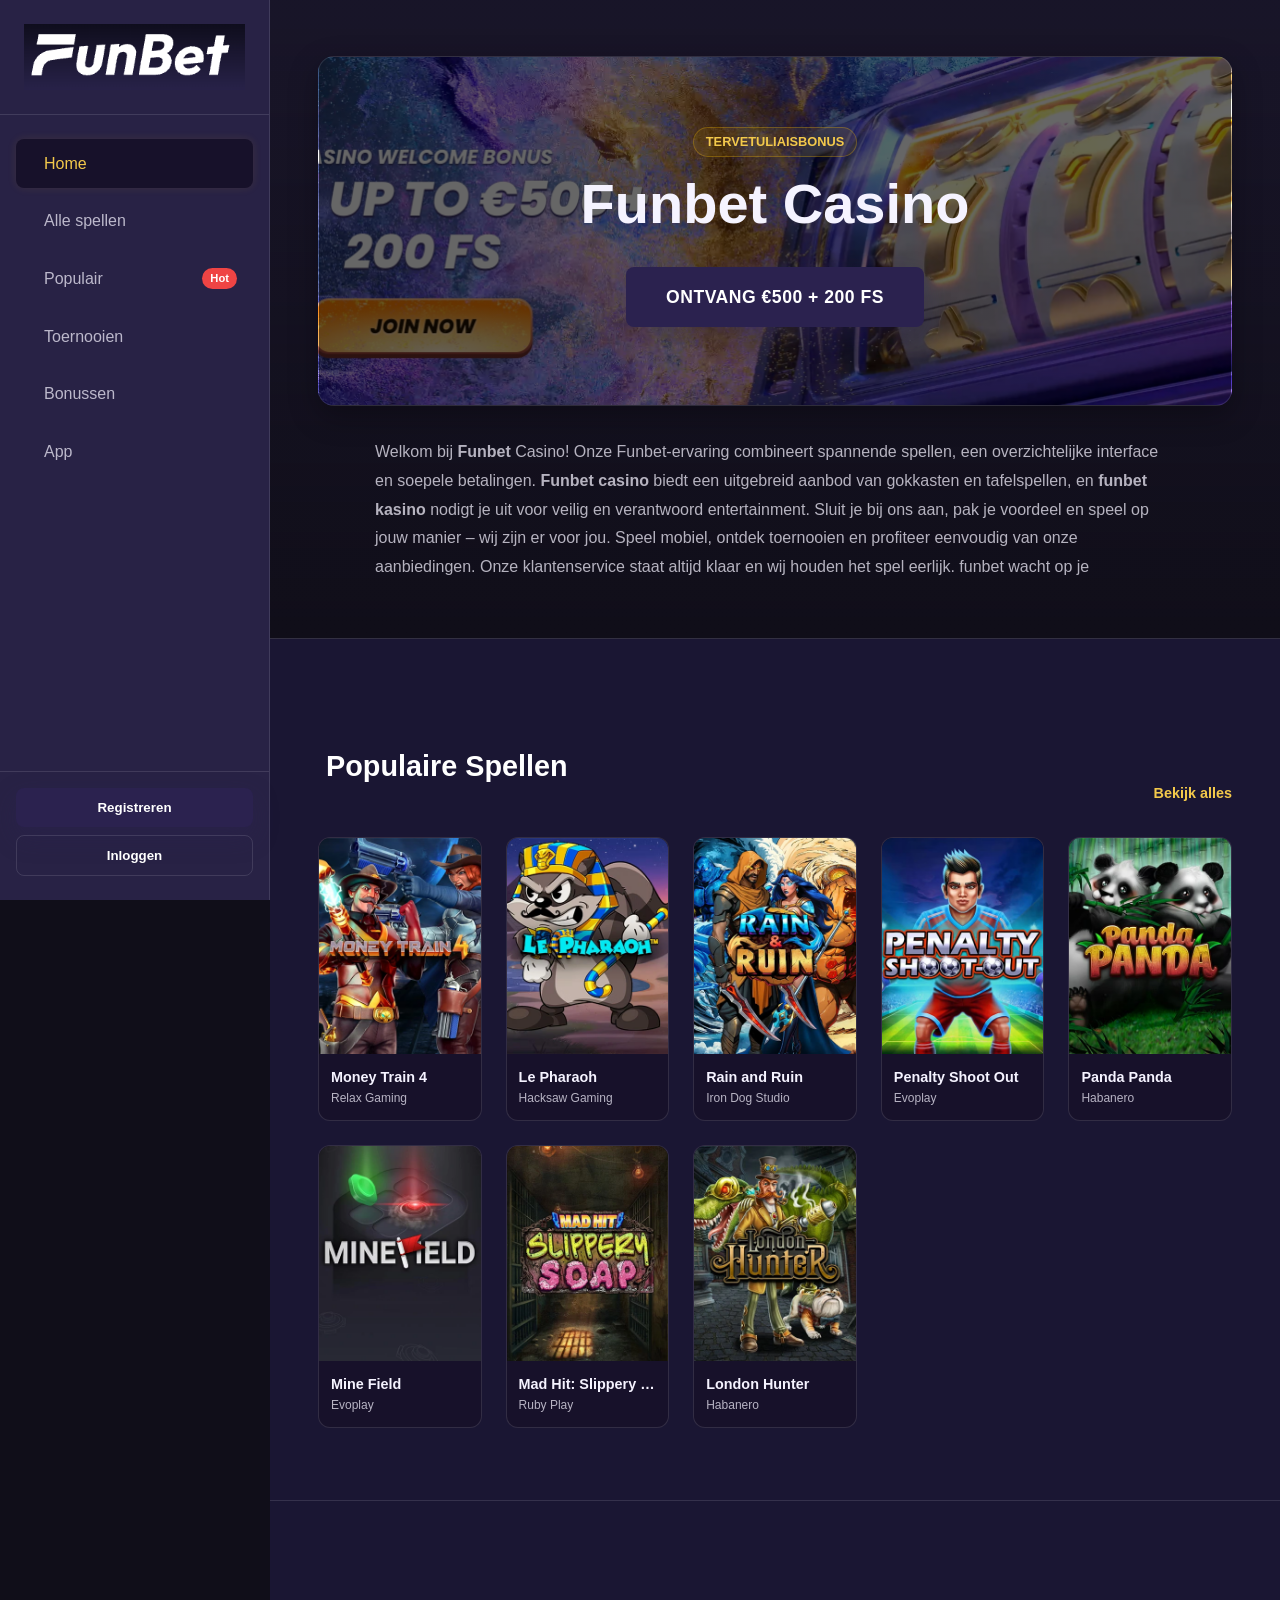
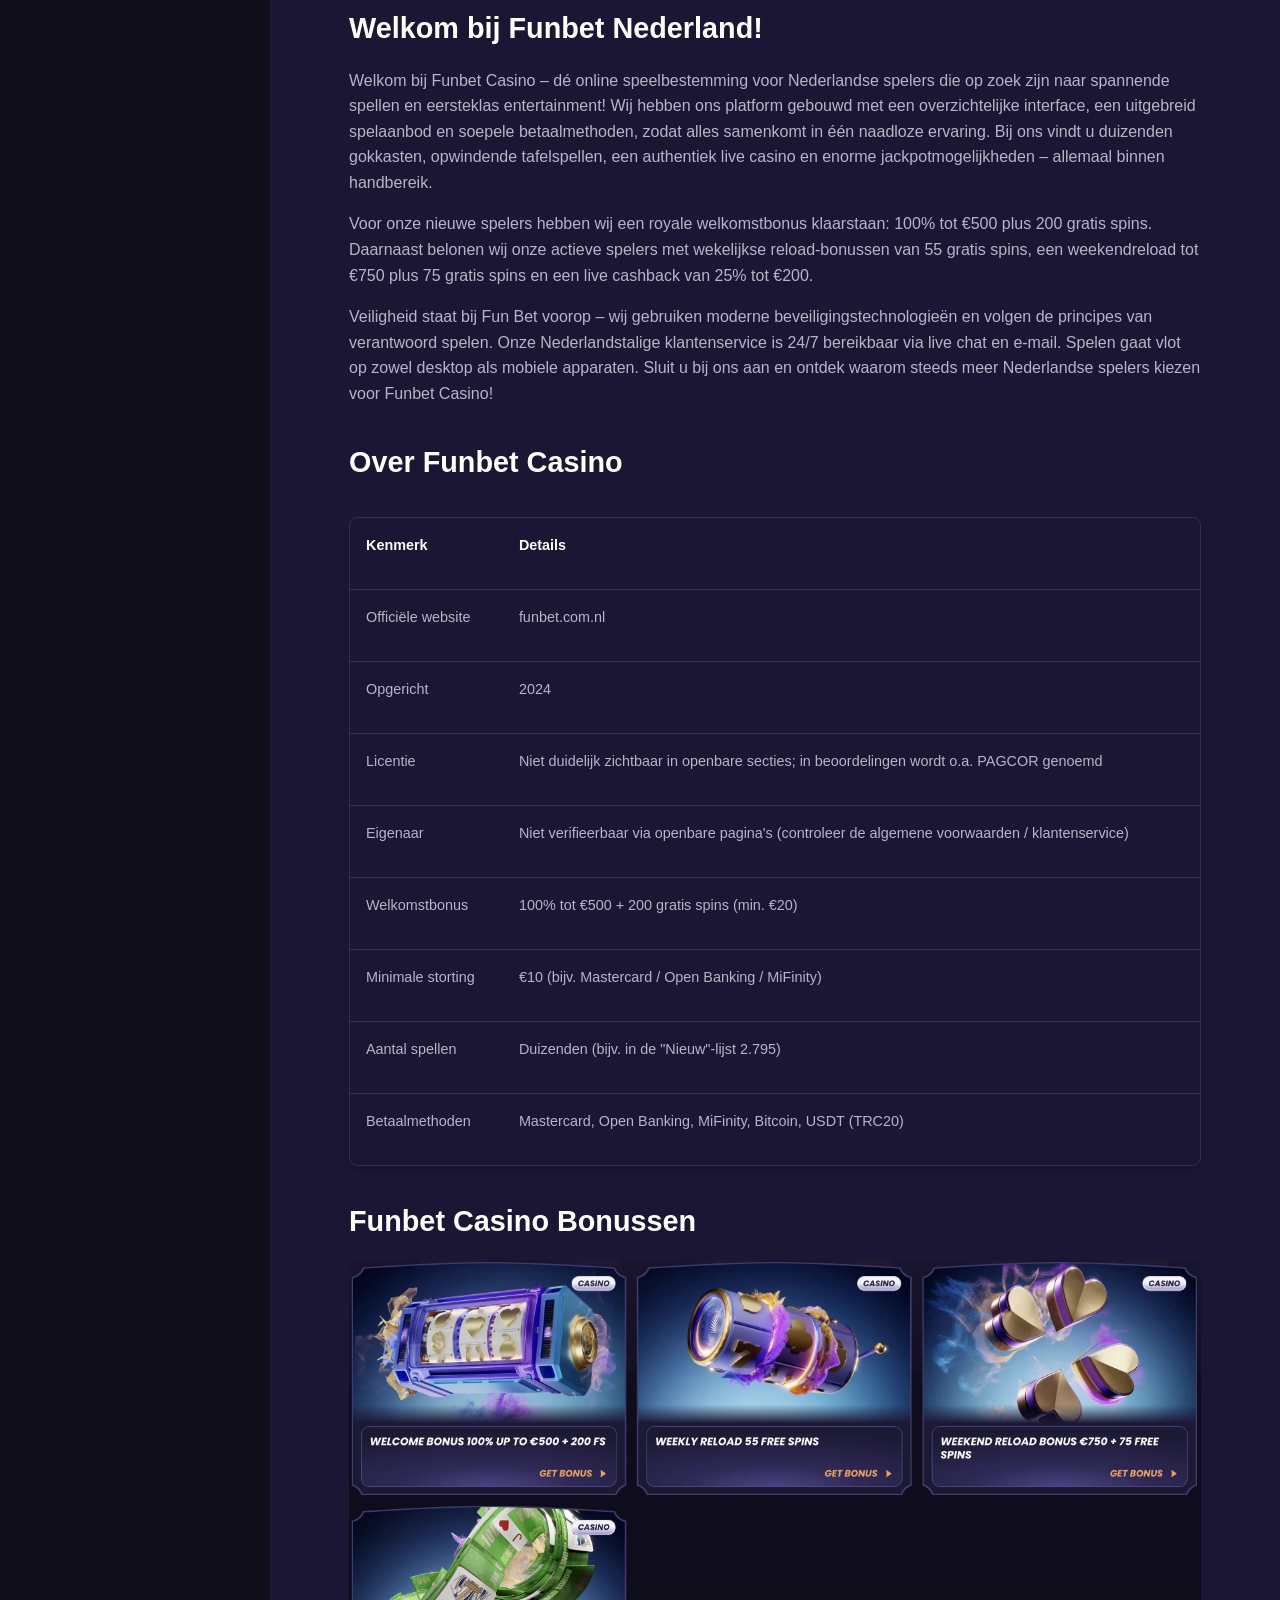
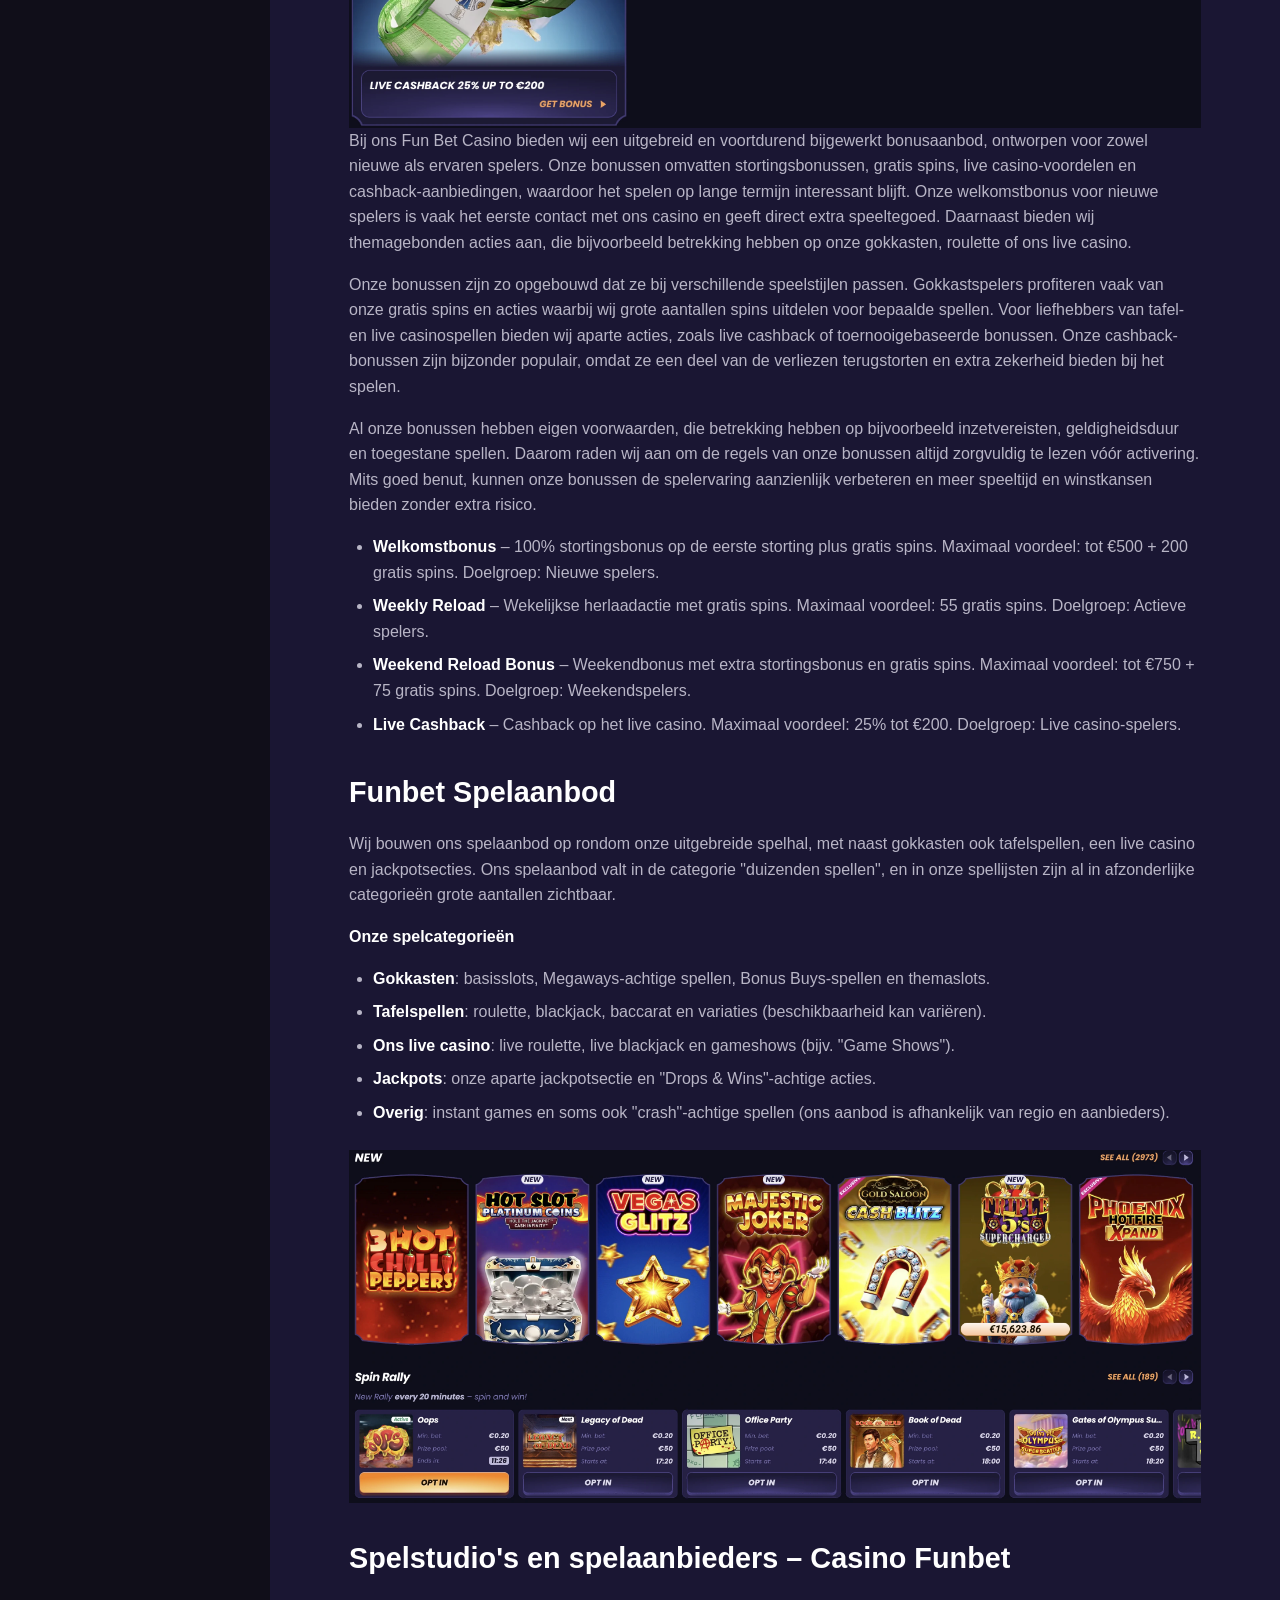
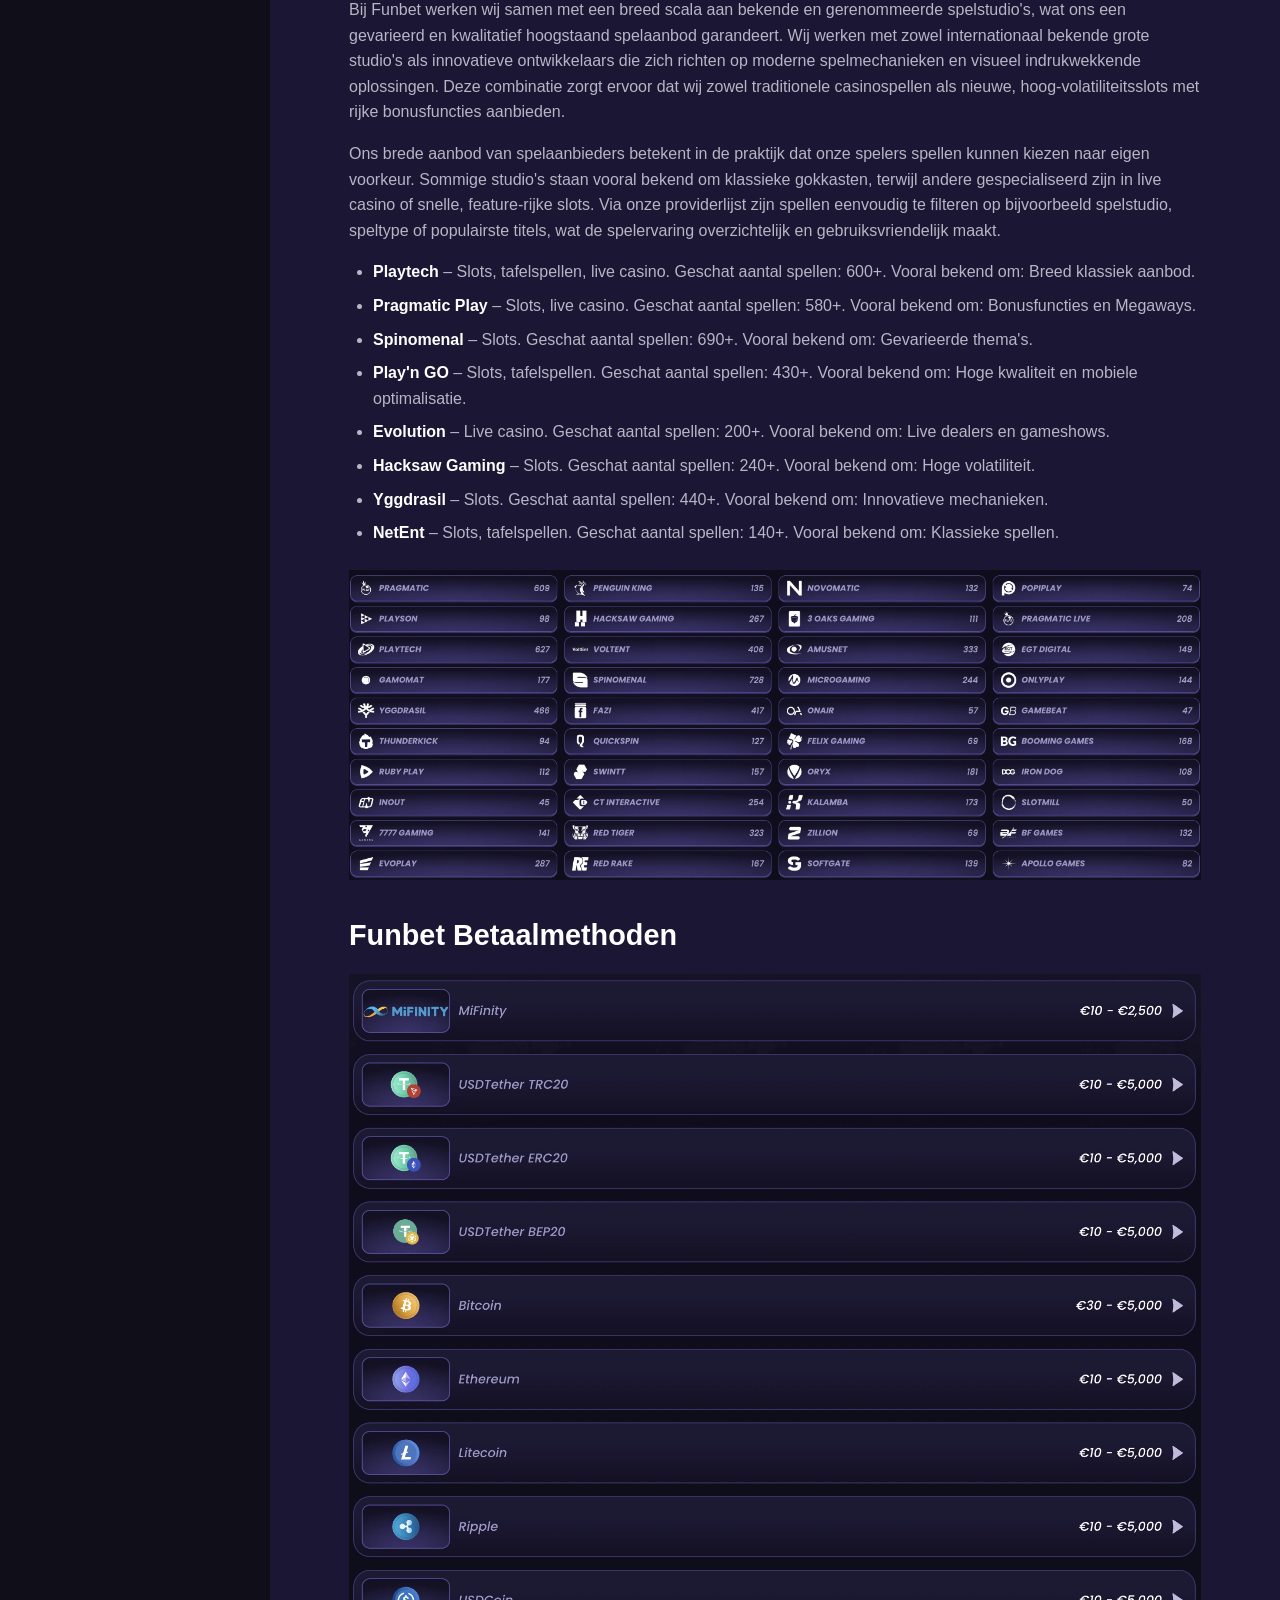
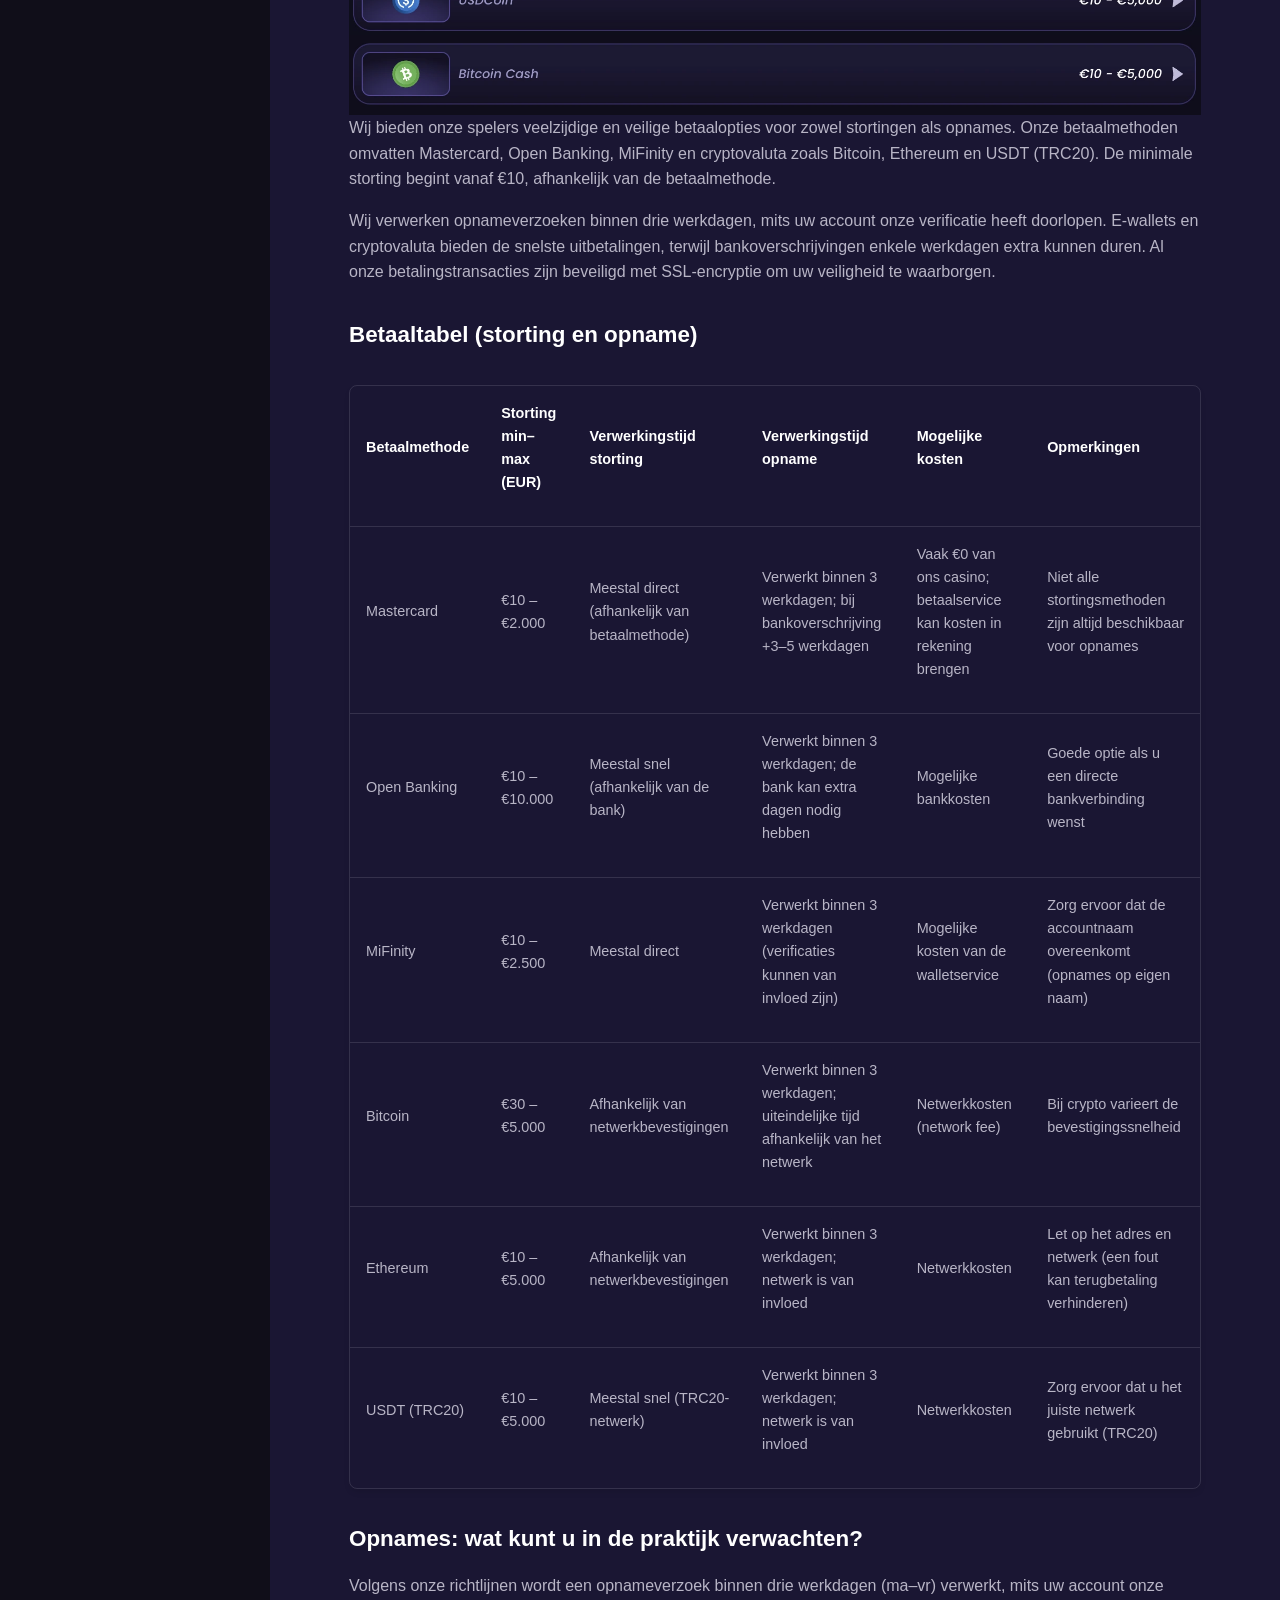
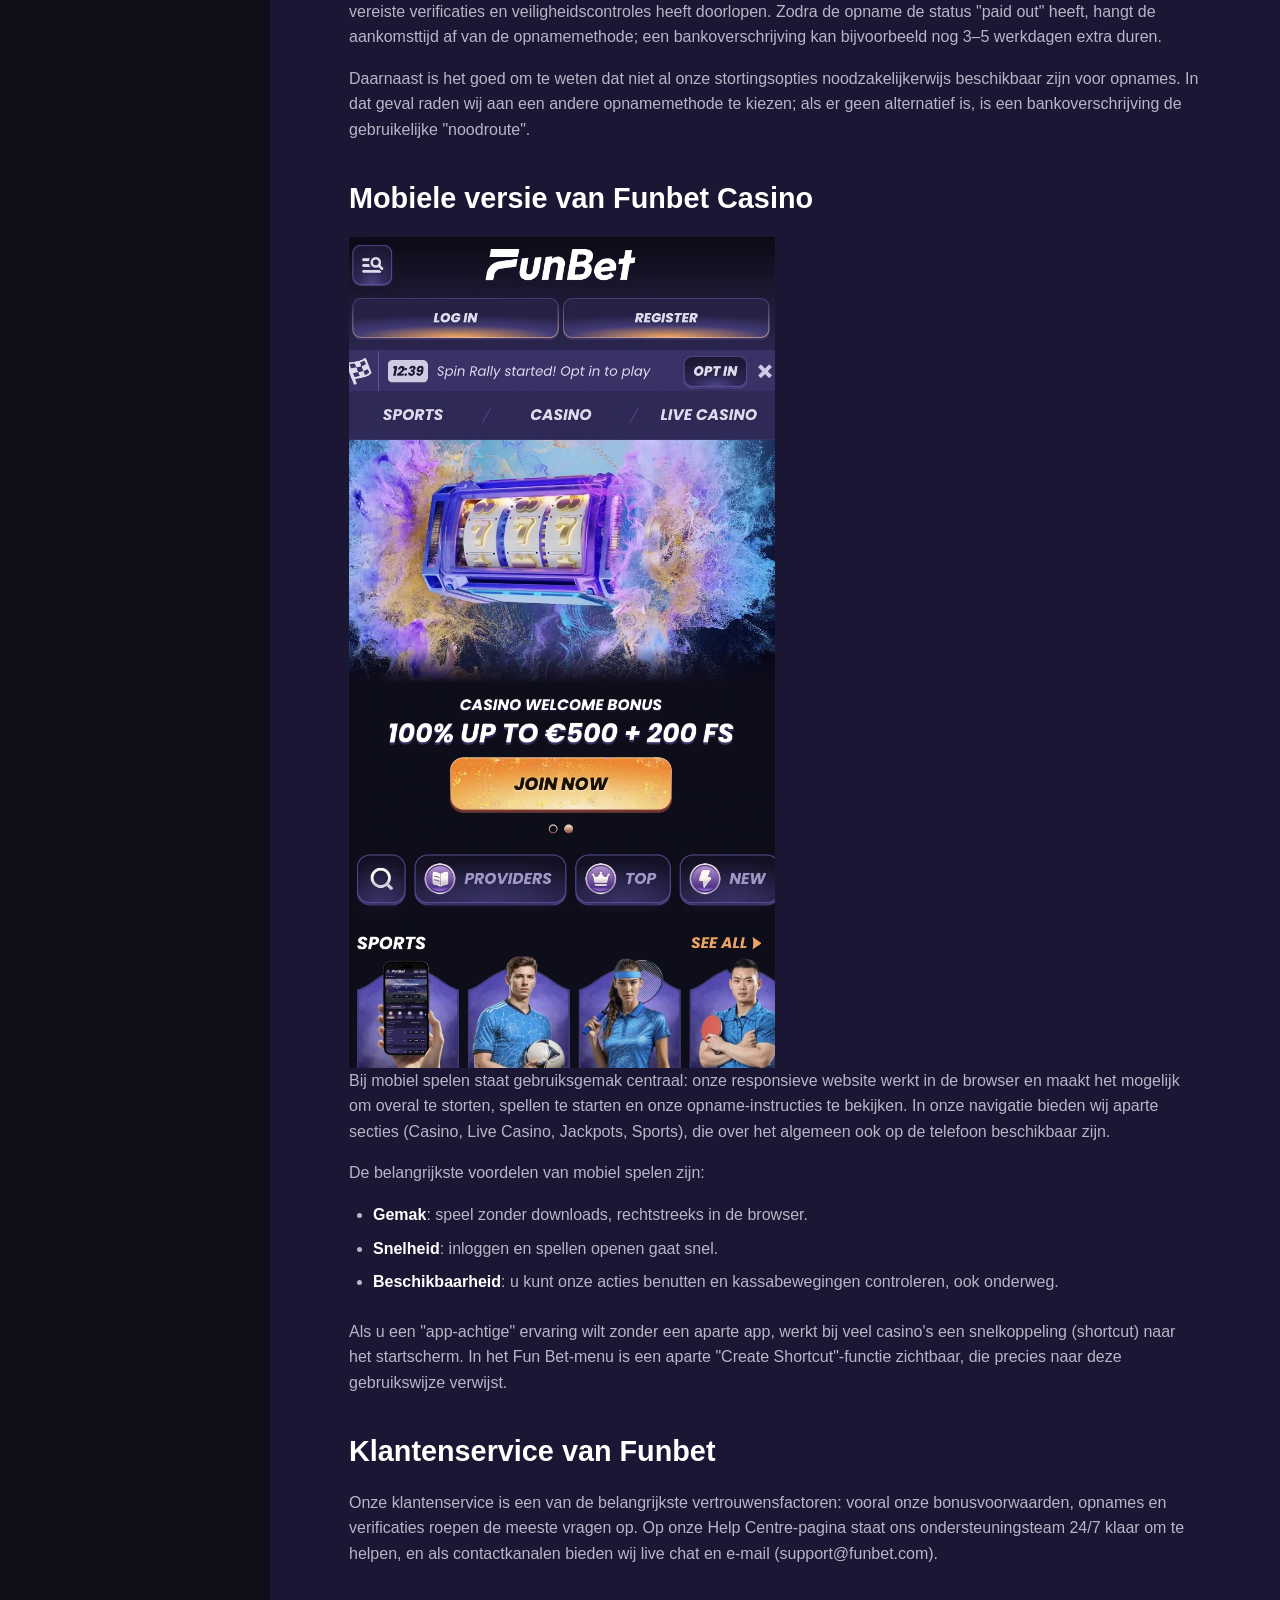
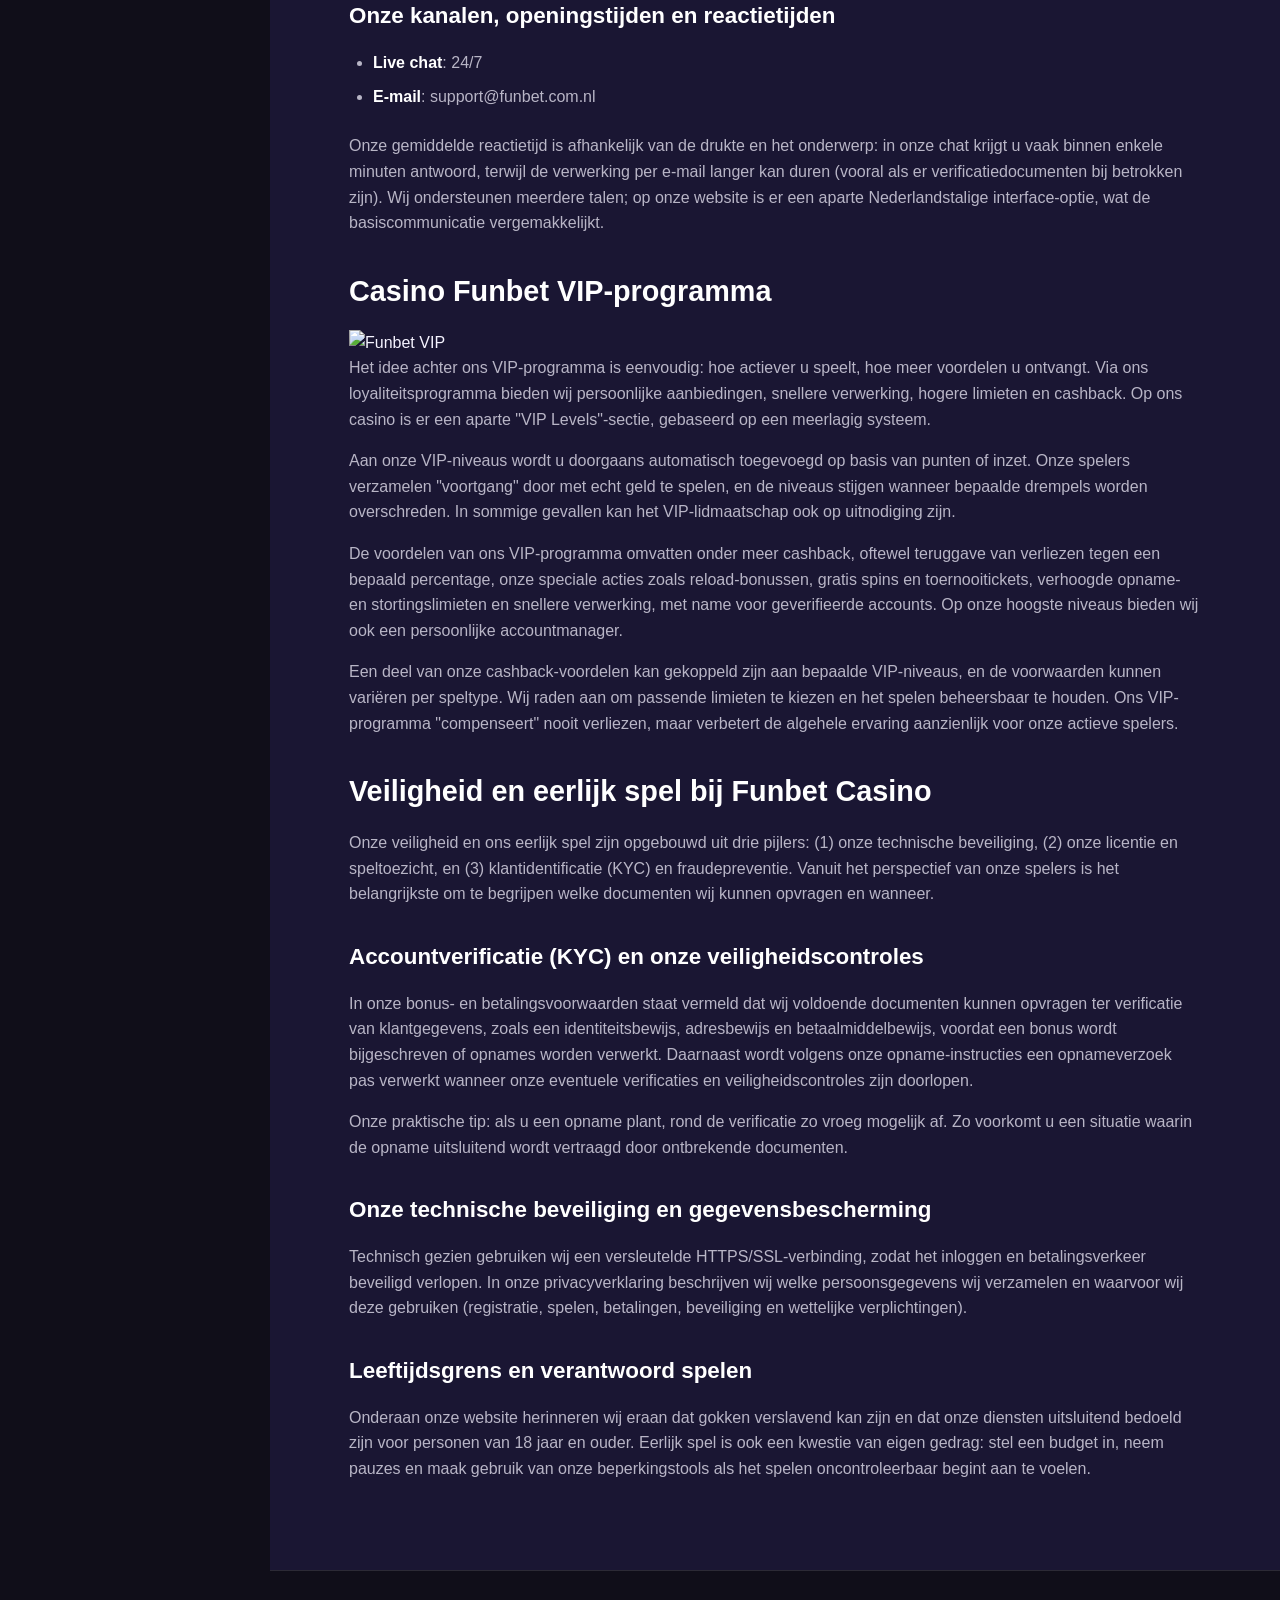
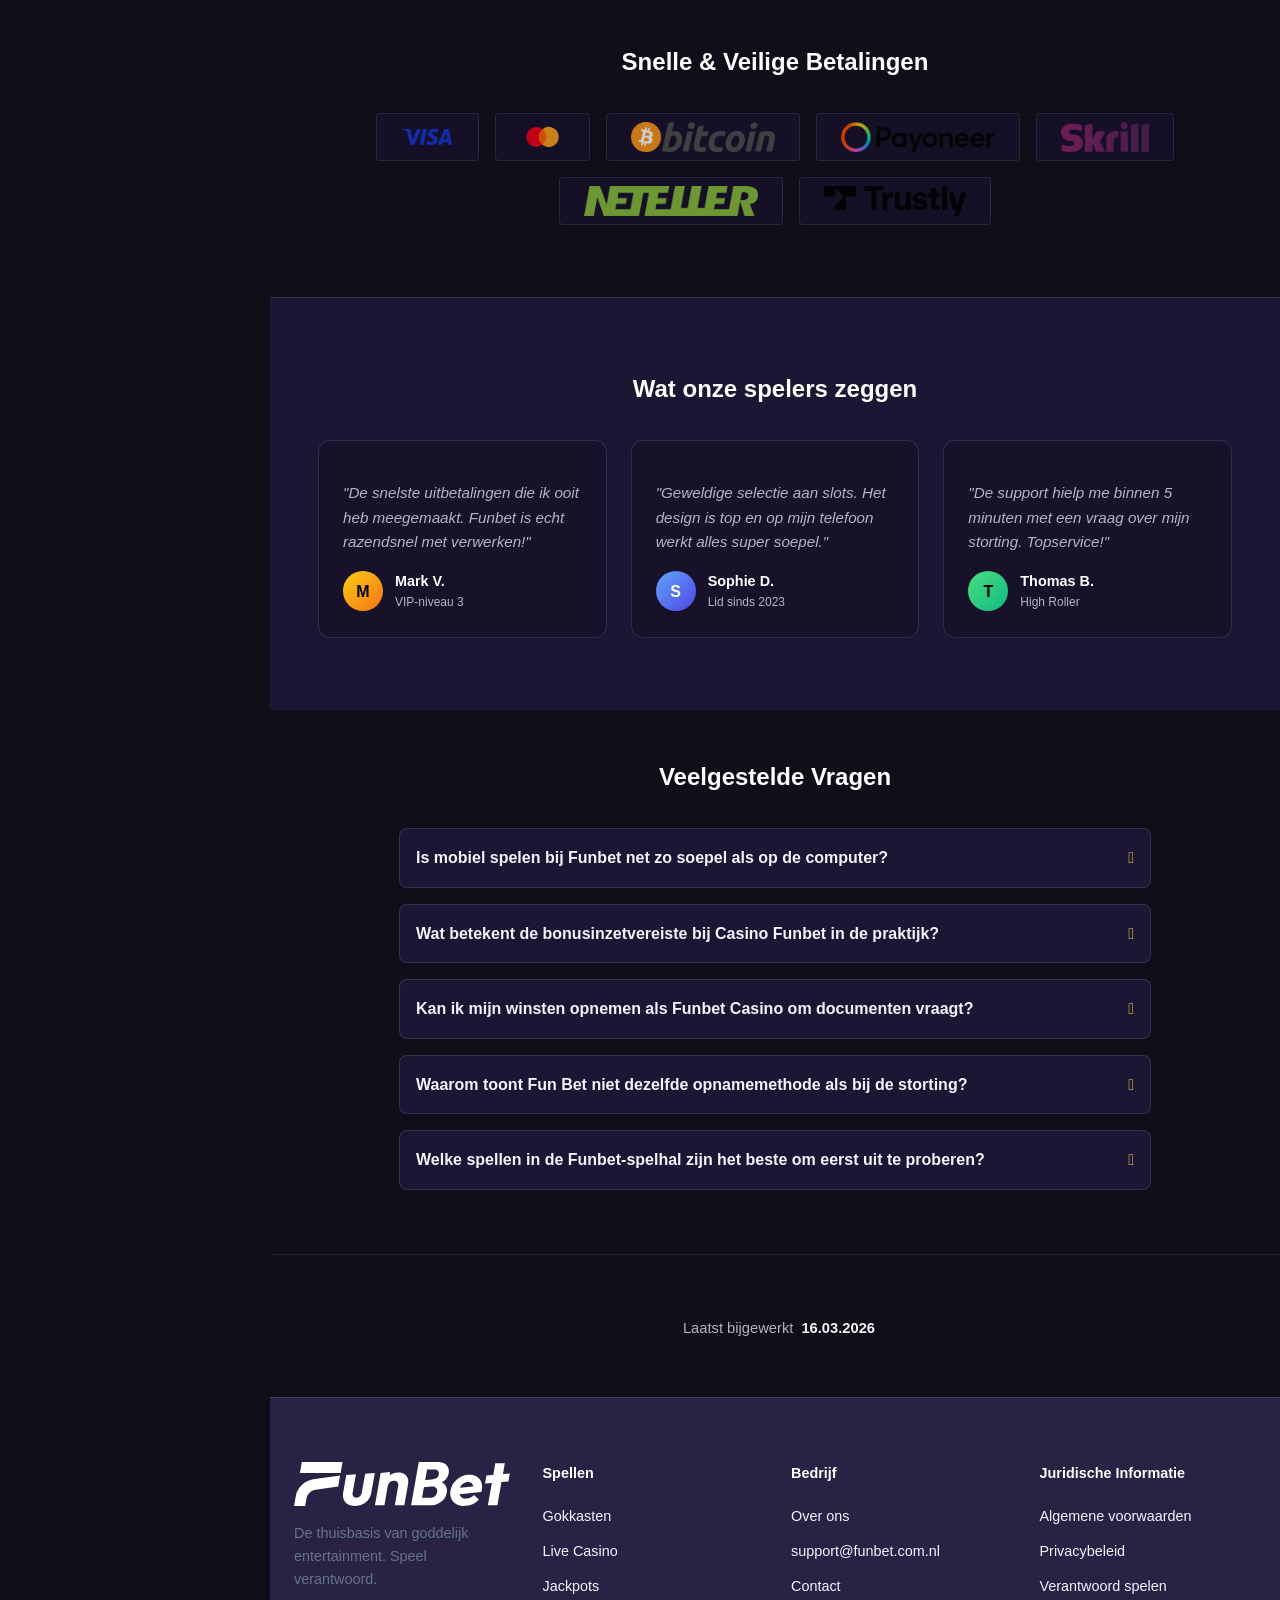
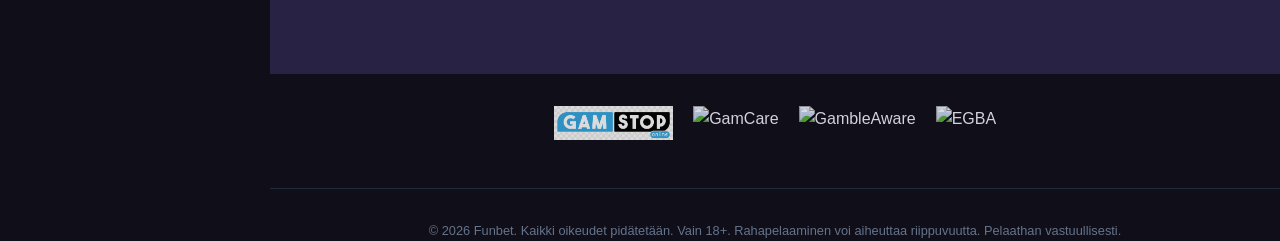
==== commit 2f870d9f: "Update index.html" ====
--- a/nl-nl/index.html
+++ b/nl-nl/index.html
@@ -5,10 +5,10 @@
     <meta name="viewport" content="width=device-width, initial-scale=1.0">
    <title>Funbet Casino – Bonus tot € 500 + 200 gratis spins</title>
 <meta name="description" content="Funbet Casino biedt een 100% welkomstbonus tot € 500 en 200 gratis spins. Ontdek de spellen, bonusvoorwaarden, betaalmethoden, mobiel spelen en veiligheid voordat je je registreert.">
-    <link rel="stylesheet" href="style.css?=1.11">
+    <link rel="stylesheet" href="../style.css?=1.11">
     <link rel="canonical" href="/nl-nl/" />
        <link rel="alternate" href="https://funbet.com.nl/" hreflang="nl" />
-    <link rel="alternate" href="https://funbet.com.nl/nl-NL" hreflang="nl-NL" />
+    <link rel="alternate" href="https://funbet.com.nl/nl-nl/" hreflang="nl-NL" />
     <link rel="icon" type="image/x-icon" href="../favicon.ico">
 </head>
 <body>
--- a/style.css
+++ b/style.css
@@ -0,0 +1,754 @@
+/* --- RESET & VARIABLES --- */
+        :root {
+    --bg-main: #100e19; /* Main background */
+    --bg-header: #282245; /* Header & footer */
+    --bg-card: #1a1633; /* Cards / sections */
+    --bg-element: #17112a; /* Elements */
+    --border-color: rgba(245,243,255,0.12);
+
+    --text-primary: #f5f3ff;
+    --text-secondary: rgba(245,243,255,0.72);
+
+    --accent: #f3c94b; /* Warm gold accent */
+    --accent-hover: #e0b53a;
+    --cta: #2b224f; /* Register button */
+    --cta-hover: #342a63;
+
+    --gold-gradient: linear-gradient(90deg, #f3c94b, #b8860b);
+    --font-main: 'Inter', sans-serif;
+    --sidebar-width: 270px;
+
+    --radius-lg: 1rem;
+    --radius-md: 0.75rem;
+}
+
+        * {
+            box-sizing: border-box;
+            margin: 0;
+            padding: 0;
+        }
+
+        body {
+            font-family: var(--font-main);
+            background-color: var(--bg-main);
+            color: var(--text-primary);
+            line-height: 1.6;
+        }
+
+        a { text-decoration: none; color: inherit; transition: color 0.2s; }
+        ul { list-style: none; }
+        img { max-width: 100%; display: block; }
+        button { font-family: inherit; }
+
+        /* --- LAYOUT STRUCTURE --- */
+        .site-layout {
+            display: flex;
+            flex-direction: column;
+            min-height: 100vh;
+        }
+
+        /* --- MOBILE HEADER & SIDEBAR TOGGLE (No JS) --- */
+        .topbar-mobile {
+            background-color: var(--bg-header);
+            padding: 1rem;
+            display: flex;
+            justify-content: space-between;
+            align-items: center;
+            border-bottom: 1px solid var(--border-color);
+            position: sticky;
+            top: 0;
+            z-index: 100;
+        }
+
+        .brand-block {
+            display: flex;
+            align-items: center;
+            gap: 0.5rem;
+            font-size: 1.25rem;
+            font-weight: 900;
+            letter-spacing: 0.1em;
+            color: #fff;
+        }
+        .brand-block i { color: var(--accent); }
+
+        /* Checkbox Hack for Mobile Menu */
+        #nav-toggle { display: none; }
+        .menu-toggle {
+            cursor: pointer;
+            font-size: 1.5rem;
+            color: rgba(245,243,255,0.92);
+        }
+
+        /* --- SIDEBAR --- */
+        .side-panel {
+            background-color: var(--bg-header);
+            width: var(--sidebar-width);
+            border-right: 1px solid var(--border-color);
+            position: fixed;
+            top: 0;
+            bottom: 0;
+            left: 0;
+            z-index: 90;
+            transform: translateX(-100%); /* Hidden by default on mobile */
+            transition: transform 0.3s ease-in-out;
+            display: flex;
+            flex-direction: column;
+            padding-top: 60px; /* Space for mobile header overlay */
+        }
+
+        /* When checkbox is checked, slide sidebar in */
+        #nav-toggle:checked ~ .site-layout .side-panel {
+            transform: translateX(0);
+        }
+
+        /* Desktop Sidebar Styles */
+        .side-panel__header { display: none; padding: 1.5rem; border-bottom: 1px solid var(--border-color); }
+        
+        .side-panel__menu {
+            flex: 1;
+            overflow-y: auto;
+            padding: 1.5rem 1rem;
+        }
+
+        .side-panel__link {
+            display: flex;
+            align-items: center;
+            gap: 0.75rem;
+            padding: 0.75rem 1rem;
+            margin-bottom: 0.5rem;
+            border-radius: 0.5rem;
+            color: var(--text-secondary);
+            font-weight: 500;
+            transition: background 0.2s, color 0.2s;
+        }
+
+        .side-panel__link:hover {
+            background-color: var(--bg-element);
+            color: #fff;
+        }
+
+        .side-panel__link.is-active {
+            background-color: var(--bg-element);
+            color: var(--accent);
+            box-shadow: 0 0 10px rgba(234, 179, 8, 0.1);
+        }
+
+        .badge-hot {
+            margin-left: auto;
+            background-color: #ef4444;
+            color: white;
+            font-size: 0.7rem;
+            padding: 0.1rem 0.5rem;
+            border-radius: 99px;
+            font-weight: 700;
+        }
+
+        .side-panel__footer {
+            padding: 1rem;
+            border-top: 1px solid var(--border-color);
+        }
+
+        .action-btn {
+            display: block;
+            width: 100%;
+            padding: 0.75rem;
+            border: none;
+            border-radius: 0.5rem;
+            font-weight: 700;
+            cursor: pointer;
+            margin-bottom: 0.5rem;
+            transition: transform 0.1s, opacity 0.2s;
+        }
+        .action-btn:active { transform: scale(0.98); }
+
+        .action-btn--register {
+            background-color: var(--cta);
+            color: #fff;
+            box-shadow: 0 10px 25px rgba(43, 34, 79, 0.35);
+        }
+        .action-btn--register:hover { background-color: var(--cta-hover); }
+
+        .action-btn--ghost {
+            background-color: transparent;
+            border: 1px solid var(--border-color);
+            color: #fff;
+        }
+        .action-btn--ghost:hover { background-color: var(--bg-element); }
+
+        /* --- MAIN CONTENT --- */
+        .page-main {
+            flex: 1;
+            width: 100%;
+        }
+
+        .page-container {
+            max-width: 1200px;
+            margin: 0 auto;
+            padding: 1.5rem;
+        }
+        .topbar-mobile {
+            background-color: var(--bg-header);
+            padding: 1rem;
+            display: flex;
+            align-items: center; /* Changed from space-between to allow custom grouping */
+            border-bottom: 1px solid var(--border-color);
+            position: sticky;
+            top: 0;
+            z-index: 100;
+        }
+
+        .brand-block {
+            display: flex;
+            align-items: center;
+            gap: 0.5rem;
+            font-size: 1.25rem;
+            font-weight: 900;
+            letter-spacing: 0.1em;
+            color: #fff;
+        }
+        .brand-block i { color: var(--accent); }
+        
+        /* Mobile Header Buttons */
+        .mobile-actions {
+            display: flex;
+            gap: 0.5rem;
+            margin-left: auto; /* Pushes buttons to the right */
+            margin-right: 1rem; /* Space before hamburger icon */
+        }
+        
+        .mobile-btn {
+            width: auto;
+            margin-bottom: 0;
+            padding: 0.4rem 0.8rem;
+            font-size: 0.75rem;
+            font-weight: 700;
+            white-space: nowrap;
+        }
+
+        /* Checkbox Hack for Mobile Menu */
+        #nav-toggle { display: none; }
+        .menu-toggle {
+            cursor: pointer;
+            font-size: 1.5rem;
+            color: rgba(245,243,255,0.92);
+        }
+
+        /* Hero Section */
+        .promo-hero {
+            padding: 2rem 1.5rem;
+            border-bottom: 1px solid var(--border-color);
+            background: linear-gradient(180deg, rgba(40,34,69,0.35), rgba(16,14,25,1));
+        }
+
+  .promo-banner {
+    /* Dark overlay (0.6 opacity) on top of the image */
+    background: linear-gradient(rgba(0, 0, 0, 0.6), rgba(0, 0, 0, 0.6)), url('../fun bet.webp');
+    
+    background-size: cover;
+    background-position: center;
+    background-repeat: no-repeat;
+
+    /* Keep the rest of the layout styles... */
+    border: 1px solid var(--border-color);
+    border-radius: var(--radius-lg);
+    height: 350px;
+    display: flex;
+    flex-direction: column;
+    align-items: center;
+    justify-content: center;
+    text-align: center;
+    margin-bottom: 2rem;
+    position: relative;
+    overflow: hidden;
+    box-shadow: 0 10px 30px rgba(0,0,0,0.3);
+}
+        
+        .promo-label {
+            background: rgba(234, 179, 8, 0.1);
+            color: var(--accent);
+            border: 1px solid rgba(234, 179, 8, 0.3);
+            padding: 0.25rem 0.75rem;
+            border-radius: 2rem;
+            font-size: 0.8rem;
+            font-weight: 700;
+            margin-bottom: 1rem;
+            text-transform: uppercase;
+        }
+
+        .promo-title {
+            font-size: 2.5rem;
+            line-height: 1.1;
+            margin-bottom: 0.5rem;
+            font-weight: 900;
+        }
+        .text-gradient {
+            background: var(--gold-gradient);
+            -webkit-background-clip: text;
+            -webkit-text-fill-color: transparent;
+        }
+
+          .promo-button {
+            margin-top: 1.5rem;
+            width: auto;
+            padding: 1rem 2.5rem;
+            font-size: 1.1rem;
+            text-transform: uppercase;
+            letter-spacing: 0.5px;
+            display: inline-block;
+        }
+
+        .info-text {
+            max-width: 800px;
+            margin: 0 auto;
+            color: var(--text-secondary);
+            font-size: 1rem;
+            line-height: 1.8;
+        }
+
+        /* Games Grid */
+        .section-head {
+            display: flex;
+            justify-content: space-between;
+            align-items: flex-end;
+            margin-bottom: 2rem;
+        }
+        .section-heading { font-size: 1.5rem; color: #fff; display: flex; align-items: center; gap: 0.5rem; }
+        .section-heading i { color: var(--accent); }
+        .section-more { color: var(--accent); font-weight: 600; font-size: 0.9rem; }
+
+        .game-images {
+            display: grid;
+            grid-template-columns: repeat(2, 1fr);
+            gap: 1rem;
+        }
+
+        .game-tile {
+            background-color: var(--bg-element);
+            border: 1px solid var(--border-color);
+            border-radius: var(--radius-md);
+            overflow: hidden;
+            transition: transform 0.2s, border-color 0.2s;
+            position: relative;
+        }
+        .game-tile:hover {
+            transform: translateY(-5px);
+            border-color: var(--accent);
+            box-shadow: 0 10px 20px rgba(0,0,0,0.2);
+        }
+
+        .game-media {
+            aspect-ratio: 3/4;
+            background-color: #334155;
+            display: flex;
+            align-items: center;
+            justify-content: center;
+            position: relative;
+        }
+        .game-media i { font-size: 3rem; color: #475569; }
+
+        .game-hover {
+            position: absolute;
+            top: 0; left: 0; width: 100%; height: 100%;
+            background: rgba(2, 6, 23, 0.85);
+            display: flex;
+            flex-direction: column;
+            justify-content: center;
+            align-items: center;
+            opacity: 0;
+            transition: opacity 0.2s;
+        }
+        .game-tile:hover .game-hover { opacity: 1; }
+
+        .game-play {
+            background: var(--accent);
+            color: #000;
+            border: none;
+            padding: 0.5rem 1.5rem;
+            border-radius: 2rem;
+            font-weight: 700;
+            cursor: pointer;
+            margin-bottom: 0.5rem;
+        }
+
+        .game-meta { padding: 0.75rem; }
+        .game-title { font-weight: 700; font-size: 0.9rem; white-space: nowrap; overflow: hidden; text-overflow: ellipsis; }
+        .game-provider { font-size: 0.75rem; color: var(--text-secondary); }
+
+        /* Tables & Content */
+        .content-block {
+            background-color: var(--bg-card);
+            border-top: 1px solid var(--border-color);
+            padding: 3rem 1.5rem;
+        }
+
+        .table-scroll {
+            overflow-x: auto;
+            border: 1px solid var(--border-color);
+            border-radius: 0.5rem;
+            margin-top: 2rem;
+            box-shadow: 0 4px 6px -1px rgba(0, 0, 0, 0.1);
+        }
+
+        table {
+            width: 100%;
+            border-collapse: collapse;
+            text-align: left;
+            min-width: 600px;
+        }
+        
+        thead { background-color: var(--bg-element); }
+        th { padding: 1rem; color: #fff; font-size: 0.85rem; text-transform: uppercase; font-weight: 700; }
+        th.highlight { color: var(--accent); }
+        
+        td { padding: 1rem; border-bottom: 1px solid var(--border-color); color: var(--text-secondary); font-size: 0.9rem; }
+        tr:last-child td { border-bottom: none; }
+        tr:hover td { background-color: rgba(30, 41, 59, 0.3); }
+        .val-good { color: #4ade80; font-weight: 700; }
+        /* --- TYPOGRAPHY FIX FOR CONTENT SECTION --- */
+.content-block h2, 
+.content-block h3 {
+    color: #fff;
+    margin-top: 2rem;
+    margin-bottom: 1rem;
+    font-weight: 700;
+}
+
+.content-block h2 { font-size: 1.8rem; }
+.content-block h3 { font-size: 1.4rem; }
+
+.content-block p {
+    margin-bottom: 1rem;
+    color: var(--text-secondary);
+}
+
+.content-block ul, 
+.content-block ol {
+    margin-bottom: 1.5rem;
+    padding-left: 1.5rem; /* Indent lists */
+    color: var(--text-secondary);
+}
+
+.content-block li {
+    margin-bottom: 0.5rem;
+    list-style-type: disc; /* Bring back bullet points */
+}
+
+.content-block strong {
+    color: #fff; /* Make bold text pop */
+}
+
+        /* Payment Methods */
+        .payments-section { padding: 3rem 1.5rem; text-align: center; border-top: 1px solid var(--border-color); }
+        .payments-icons {
+            display: flex;
+            flex-wrap: wrap;
+            justify-content: center;
+            gap: 1rem;
+            margin-top: 2rem;
+            opacity: 0.8;
+        }
+        .payment-item {
+            background: var(--bg-element);
+            border: 1px solid var(--border-color);
+            padding: 0.5rem 1.5rem;
+            border-radius: 0.25rem;
+            display: flex;
+            align-items: center;
+            gap: 0.5rem;
+            font-weight: 700;
+            color: #fff;
+        }
+
+        /* Reviews */
+        .reviews-block {
+            background-color: var(--bg-card);
+            padding: 3rem 1.5rem;
+            border-top: 1px solid var(--border-color);
+        }
+        .feedback-grid {
+            display: grid;
+            grid-template-columns: 1fr;
+            gap: 1.5rem;
+            max-width: 1200px;
+            margin: 2rem auto 0;
+        }
+        .feedback-card {
+            background: var(--bg-element);
+            padding: 1.5rem;
+            border-radius: var(--radius-md);
+            border: 1px solid var(--border-color);
+            position: relative;
+        }
+        .rating-stars { color: var(--accent); margin-bottom: 1rem; font-size: 0.8rem; }
+        .review-quote { font-style: italic; color: var(--text-secondary); margin-bottom: 1rem; font-size: 0.95rem; }
+        .review-author { display: flex; align-items: center; gap: 0.75rem; }
+        .author-avatar {
+            width: 40px; height: 40px;
+            border-radius: 50%;
+            display: flex; align-items: center; justify-content: center;
+            font-weight: 700; color: #000;
+        }
+        .avatar--gold { background: linear-gradient(135deg, #facc15, #f97316); }
+        .avatar--indigo { background: linear-gradient(135deg, #60a5fa, #4f46e5); color: white; }
+        .avatar--green { background: linear-gradient(135deg, #4ade80, #10b981); }
+
+        /* FAQ */
+        .faq-block { padding: 3rem 1.5rem; max-width: 800px; margin: 0 auto; }
+        details {
+            background: var(--bg-card);
+            border: 1px solid var(--border-color);
+            border-radius: 0.5rem;
+            margin-bottom: 1rem;
+            overflow: hidden;
+        }
+        summary {
+            padding: 1rem;
+            font-weight: 600;
+            cursor: pointer;
+            display: flex;
+            justify-content: space-between;
+            align-items: center;
+            list-style: none;
+        }
+        summary::after {
+            content: '\f078';
+            font-family: "Font Awesome 6 Free";
+            font-weight: 900;
+            color: var(--accent);
+            transition: transform 0.2s;
+        }
+        details[open] summary::after { transform: rotate(180deg); }
+        .faq-body {
+            padding: 1rem;
+            border-top: 1px solid var(--border-color);
+            background: rgba(0,0,0,0.2);
+            color: var(--text-secondary);
+        }
+
+        /* Footer */
+        .page-footer {
+            background-color: var(--bg-header);
+            padding: 4rem 1.5rem;
+            border-top: 1px solid var(--border-color);
+            font-size: 0.9rem;
+        }
+        .footer-layout {
+            display: grid;
+            grid-template-columns: 1fr;
+            gap: 2rem;
+            max-width: 1200px;
+            margin: 0 auto;
+        }
+        .footer-column h4 { color: #fff; margin-bottom: 1.25rem; }
+        .footer-column ul li { margin-bottom: 0.75rem; }
+        .footer-column a:hover { color: var(--accent); }
+        .footer-copy {
+            text-align: center;
+            margin-top: 3rem;
+            padding-top: 2rem;
+            border-top: 1px solid #1e293b;
+            font-size: 0.8rem;
+            color: #64748b;
+        }
+         .promo-button {
+                width: auto;
+                display: inline-block;
+            }
+            
+
+        /* --- DESKTOP BREAKPOINT --- */
+        @media (min-width: 768px) {
+            .site-layout { flex-direction: row; }
+            .topbar-mobile { display: none; }
+            
+            .side-panel {
+                position: sticky;
+                transform: translateX(0);
+                height: 100vh;
+                padding-top: 0;
+            }
+            .side-panel__header { display: flex; align-items: center; gap: 0.5rem; }
+            
+            .game-images { grid-template-columns: repeat(3, 1fr); }
+            .feedback-grid { grid-template-columns: repeat(3, 1fr); }
+            .footer-layout { grid-template-columns: repeat(4, 1fr); }
+            
+            .promo-title { font-size: 3.5rem; }
+        }
+
+        @media (min-width: 1024px) {
+            .game-images { grid-template-columns: repeat(5, 1fr); gap: 1.5rem; }
+        }
+    /* --- UPDATED MOBILE HEADER STYLES --- */
+
+/* Align the Right side elements (Buttons + Hamburger) */
+.topbar-actions {
+    display: flex;
+    align-items: center;
+    gap: 0.75rem; /* Space between buttons and icon */
+}
+
+/* Specific styling for Header Buttons to override default .action-btn */
+.action-btn--compact {
+    display: inline-block;     /* Prevent taking full width */
+    width: auto;               /* Fit text content */
+    margin-bottom: 0;          /* Remove bottom margin defined in .action-btn */
+    padding: 0.45rem 0.9rem;
+    font-size: 0.78rem;        /* Smaller text */
+    text-transform: uppercase; /* Make it look crisp like the screenshot */
+    letter-spacing: 0.5px;
+    white-space: nowrap;       /* Prevent text wrapping */
+}
+
+/* Adjust the hamburger icon to align perfectly with buttons */
+.menu-toggle {
+    display: flex;
+    align-items: center;
+    margin-left: 0.25rem;      /* Little extra space from buttons */
+}
+
+/* Optional: Hide these buttons on very small phones (like Galaxy Fold) to prevent breaking */
+@media (max-width: 340px) {
+    .action-btn--compact {
+        padding: 0.3rem 0.5rem;
+        font-size: 0.7rem;
+    }
+}
+
+
+/* --- FUNBET MOBILE ADAPTATIONS --- */
+@media (max-width: 767px) {
+    .game-images {
+        grid-template-columns: repeat(2, minmax(0, 1fr));
+        gap: 0.75rem;
+    }
+    .game-media {
+        aspect-ratio: 1 / 1; /* Square thumbnails on phones */
+    }
+    .game-meta {
+        padding: 0.55rem 0.6rem;
+    }
+    .game-title {
+        font-size: 0.85rem;
+    }
+    .game-provider {
+        font-size: 0.7rem;
+    }
+}
+
+/* Make game thumbnails truly responsive */
+.game-media img {
+    width: 100%;
+    height: 100%;
+    object-fit: cover;
+}
+
+/* Table: scroll on small screens */
+.table-scroll {
+    overflow-x: auto;
+    -webkit-overflow-scrolling: touch;
+    scrollbar-width: thin;
+}
+.table-scroll table {
+    min-width: 680px;
+}
+.table-scroll::after {
+    content: "";
+    position: sticky;
+    right: 0;
+    top: 0;
+    display: block;
+    height: 100%;
+    width: 24px;
+    pointer-events: none;
+    background: linear-gradient(270deg, rgba(16,14,25,1), rgba(16,14,25,0));
+}
+
+/* Header / footer polish */
+.topbar-mobile,
+.side-panel,
+.page-footer {
+    background-color: var(--bg-header);
+}
+
+/* Update note + trust badges (removed inline styles from HTML) */
+.update-note {
+    text-align: center;
+    padding: 2rem 0;
+    border-top: 1px solid rgba(245,243,255,0.08);
+}
+.trust-badges {
+    display: flex;
+    justify-content: center;
+    align-items: center;
+    gap: 20px;
+    margin: 2rem 0;
+    flex-wrap: wrap;
+}
+.trust-badges img {
+    height: 34px;
+    width: auto;
+    opacity: 0.85;
+    transition: opacity 0.2s ease;
+}
+.trust-badges a:hover img {
+    opacity: 1;
+}
+
+.update-note p {
+    margin: 0;
+    font-size: 0.92rem;
+    color: var(--text-secondary);
+    display: inline-flex;
+    align-items: center;
+    gap: 0.5rem;
+}
+.update-note .update-icon {
+    color: var(--accent);
+}
+.update-note .update-date {
+    font-weight: 800;
+    color: var(--text-primary);
+}
+
+/* Quote icon in review cards */
+.feedback-card {
+    position: relative;
+}
+.feedback-card .quote-icon {
+    position: absolute;
+    top: 1rem;
+    right: 1rem;
+    color: rgba(245,243,255,0.18);
+    font-size: 1.5rem;
+}
+/* --- PULSE ANIMATION KEYFRAMES --- */
+@keyframes bonus-pulse {
+    0% {
+        transform: scale(1);
+        box-shadow: 0 0 0 0 rgba(243, 201, 75, 0.7); /* Gold glow start */
+    }
+    50% {
+        transform: scale(1.05); /* Grow 5% larger */
+        box-shadow: 0 0 20px 10px rgba(243, 201, 75, 0); /* Fade out glow */
+    }
+    100% {
+        transform: scale(1);
+        box-shadow: 0 0 0 0 rgba(243, 201, 75, 0);
+    }
+}
+
+/* --- UPDATE EXISTING PROMO BUTTON --- */
+.promo-button {
+    /* Keep your existing styles */
+    margin-top: 1.5rem;
+    width: auto;
+    padding: 1rem 2.5rem;
+    font-size: 1.1rem;
+    text-transform: uppercase;
+    letter-spacing: 0.5px;
+    display: inline-block;
+
+    /* Add the animation here */
+    animation: bonus-pulse 2s infinite ease-in-out;
+}
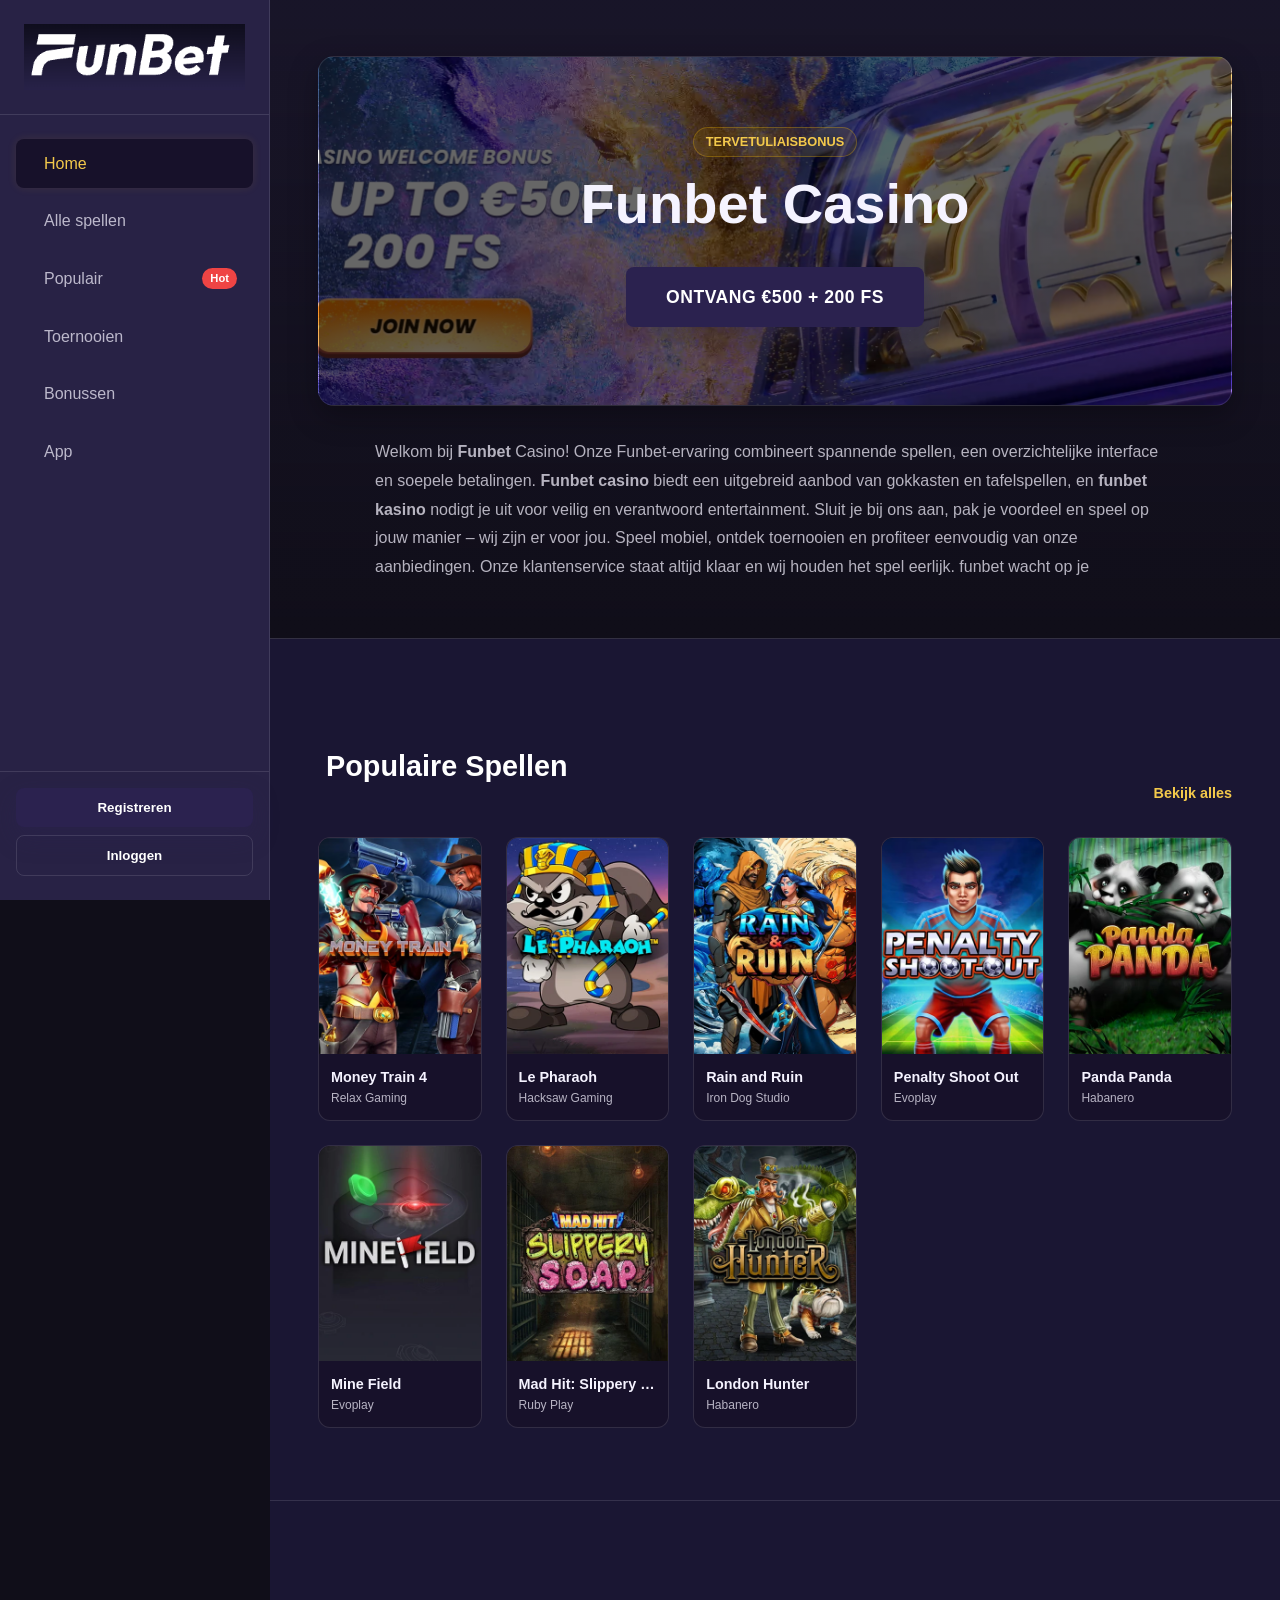
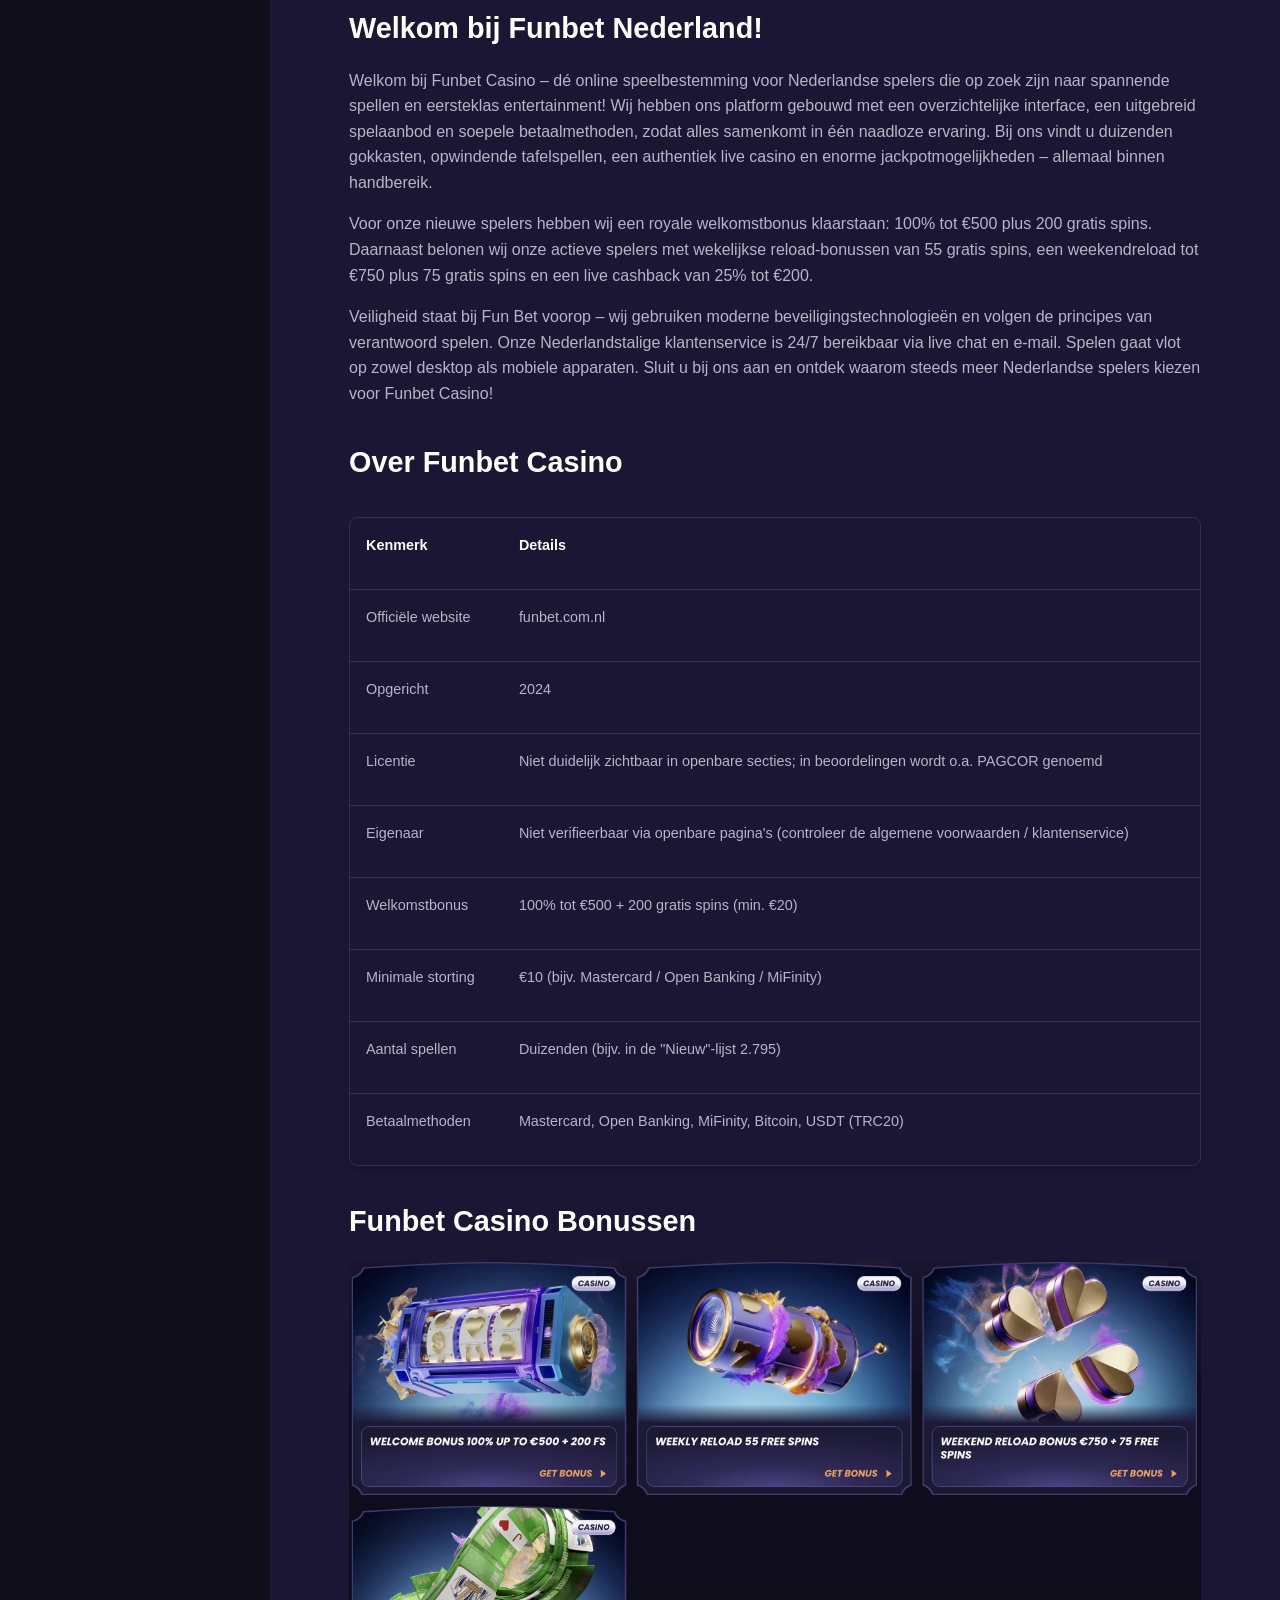
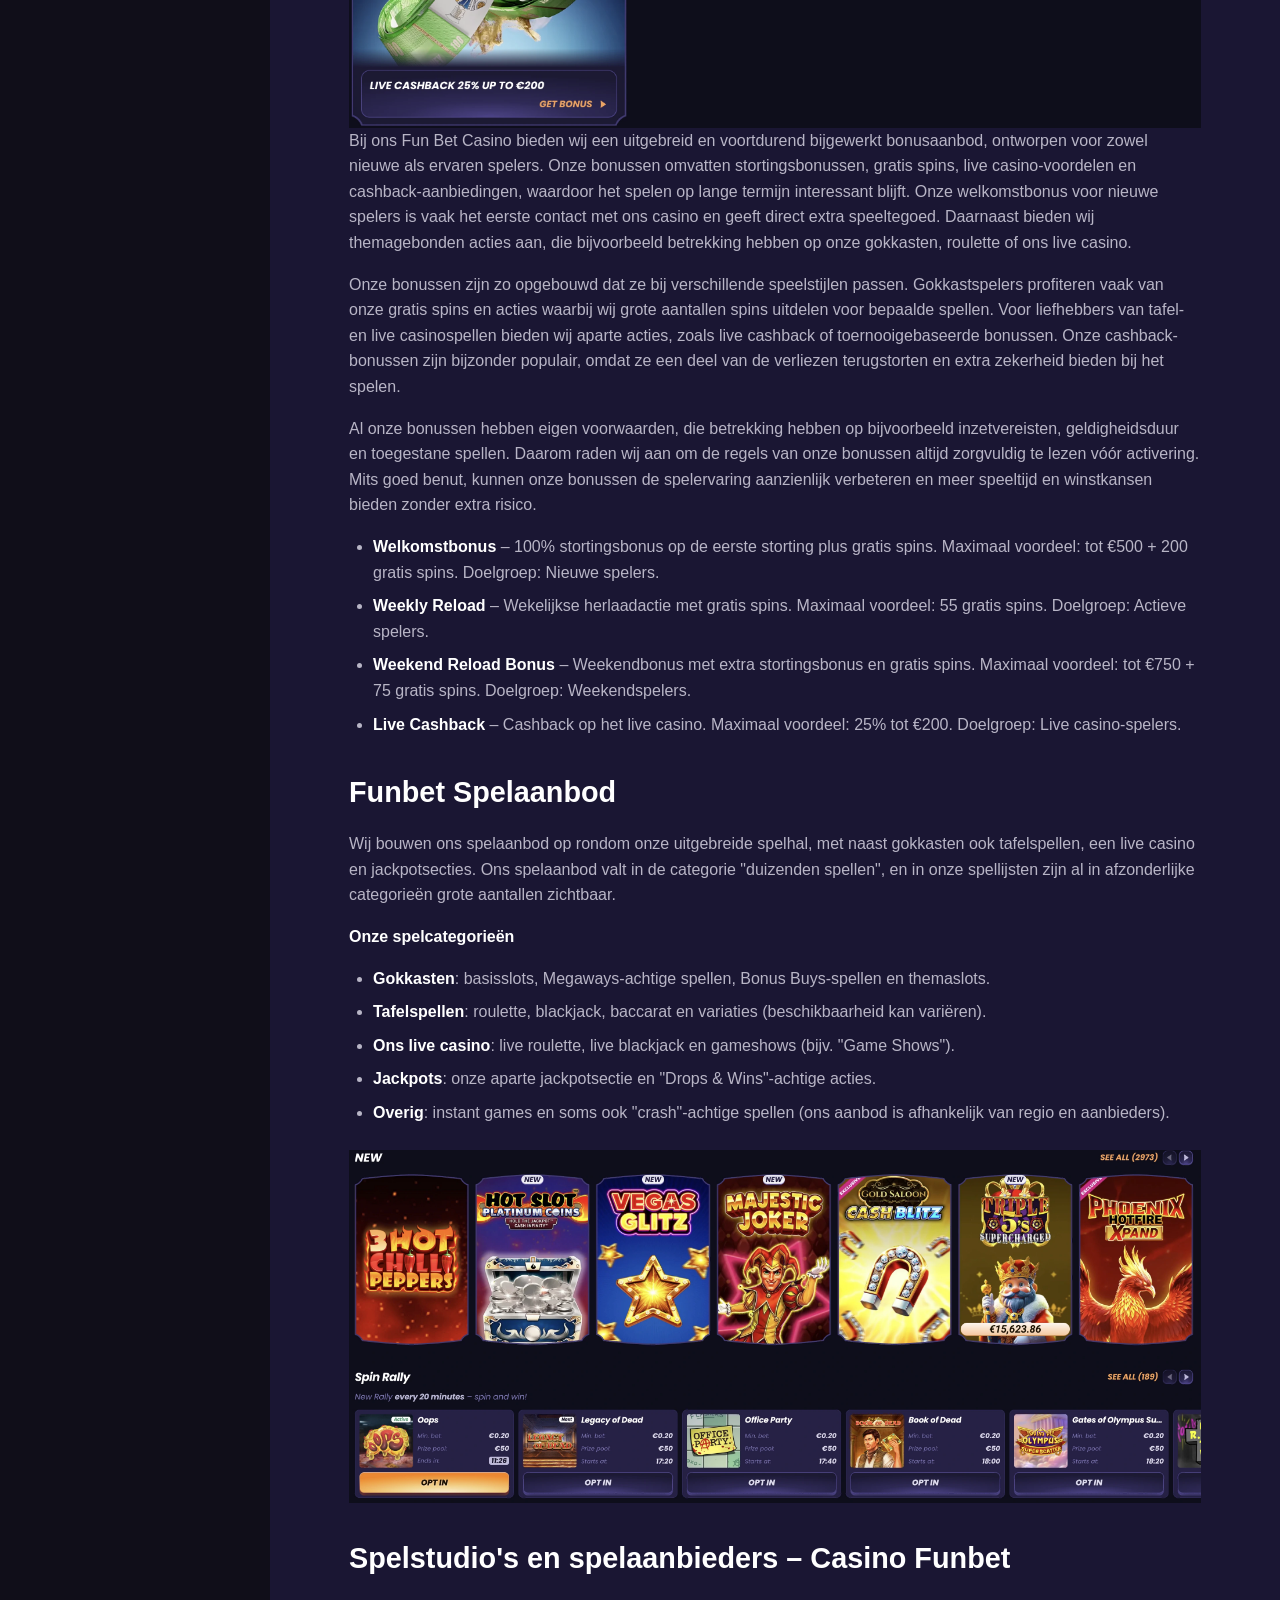
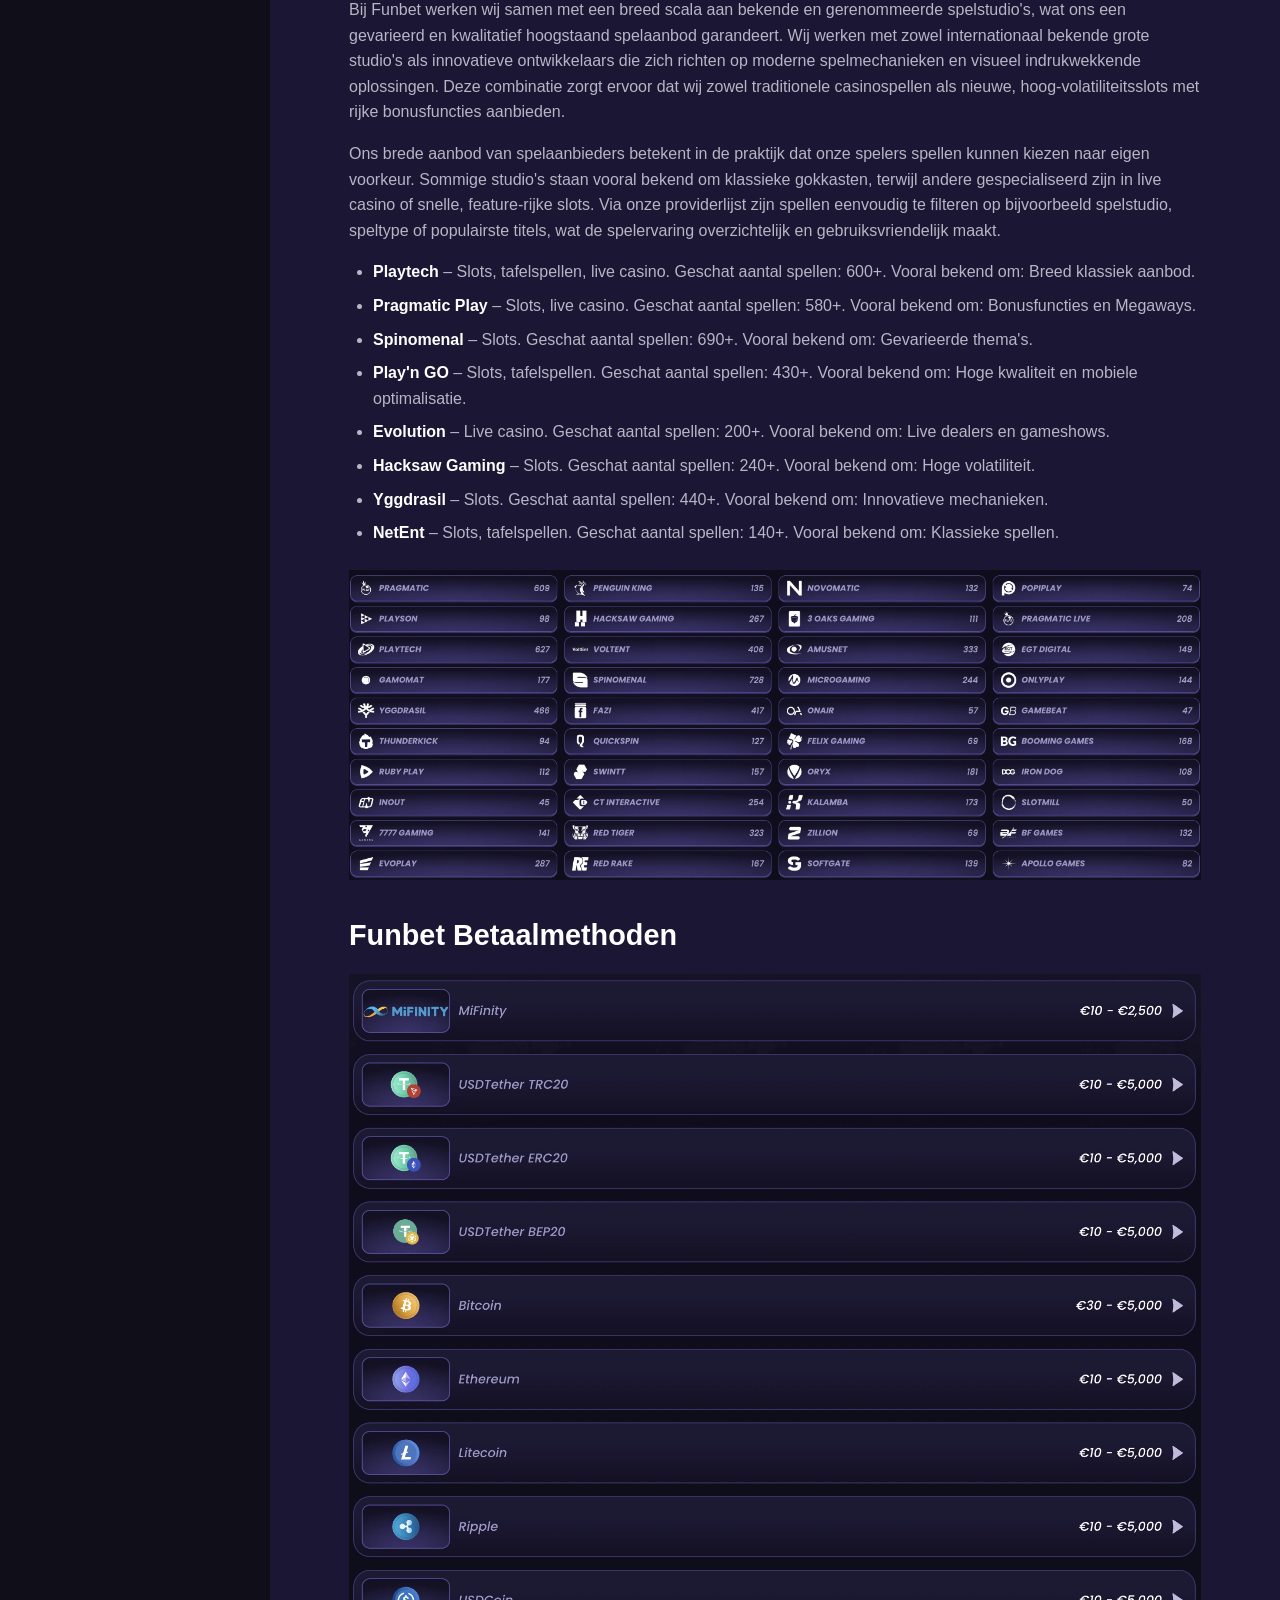
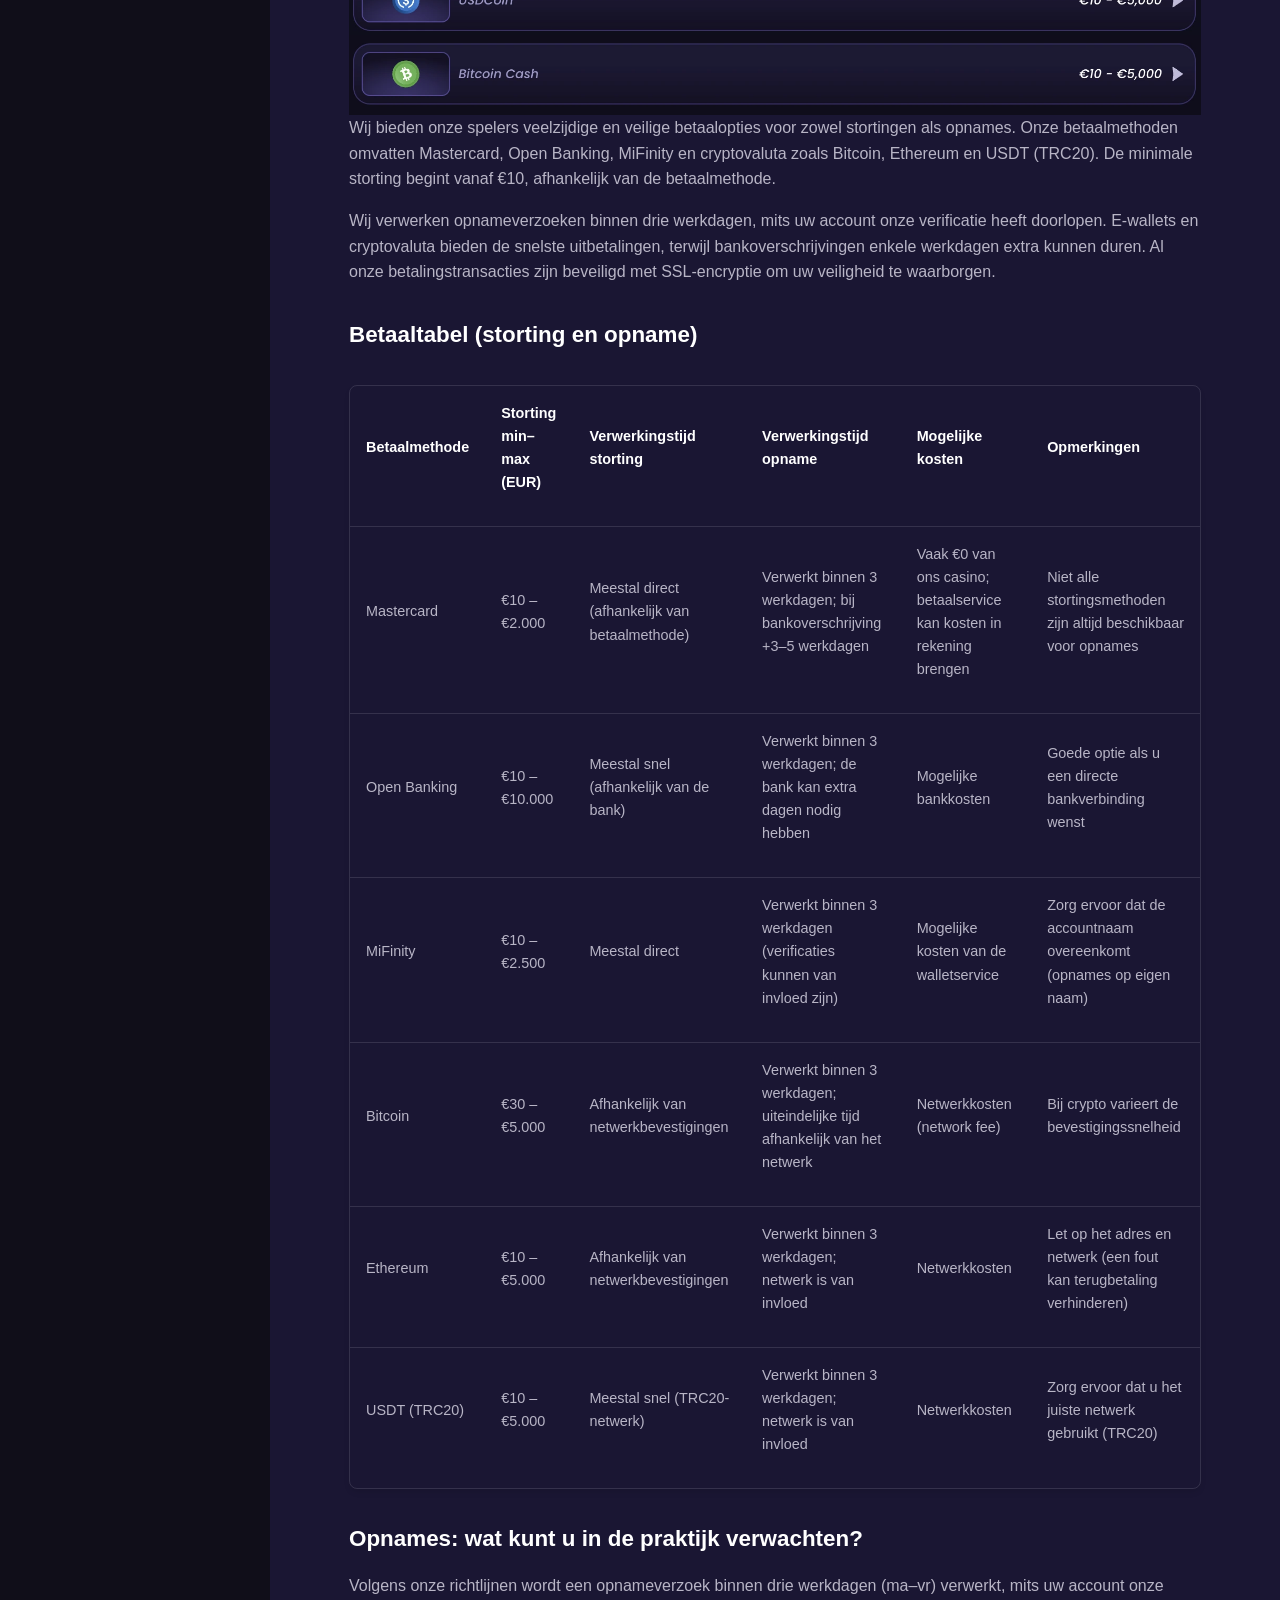
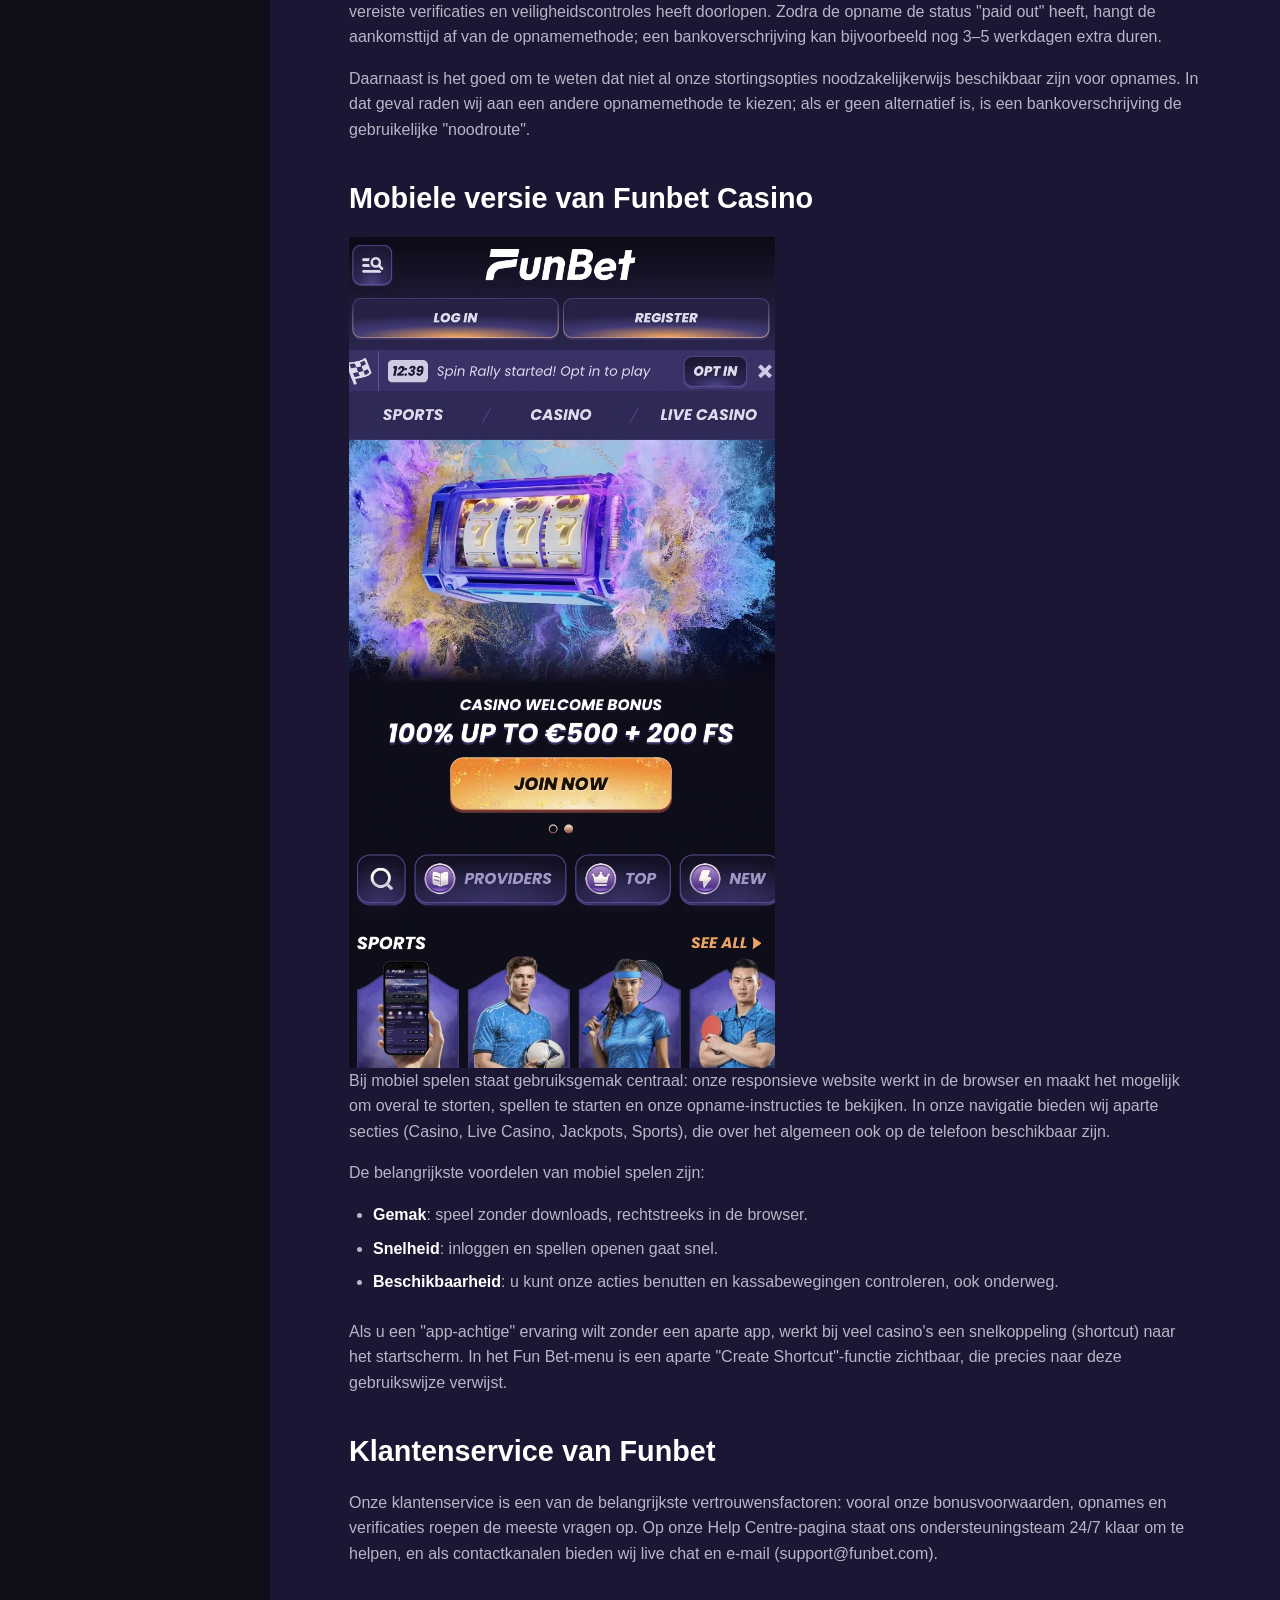
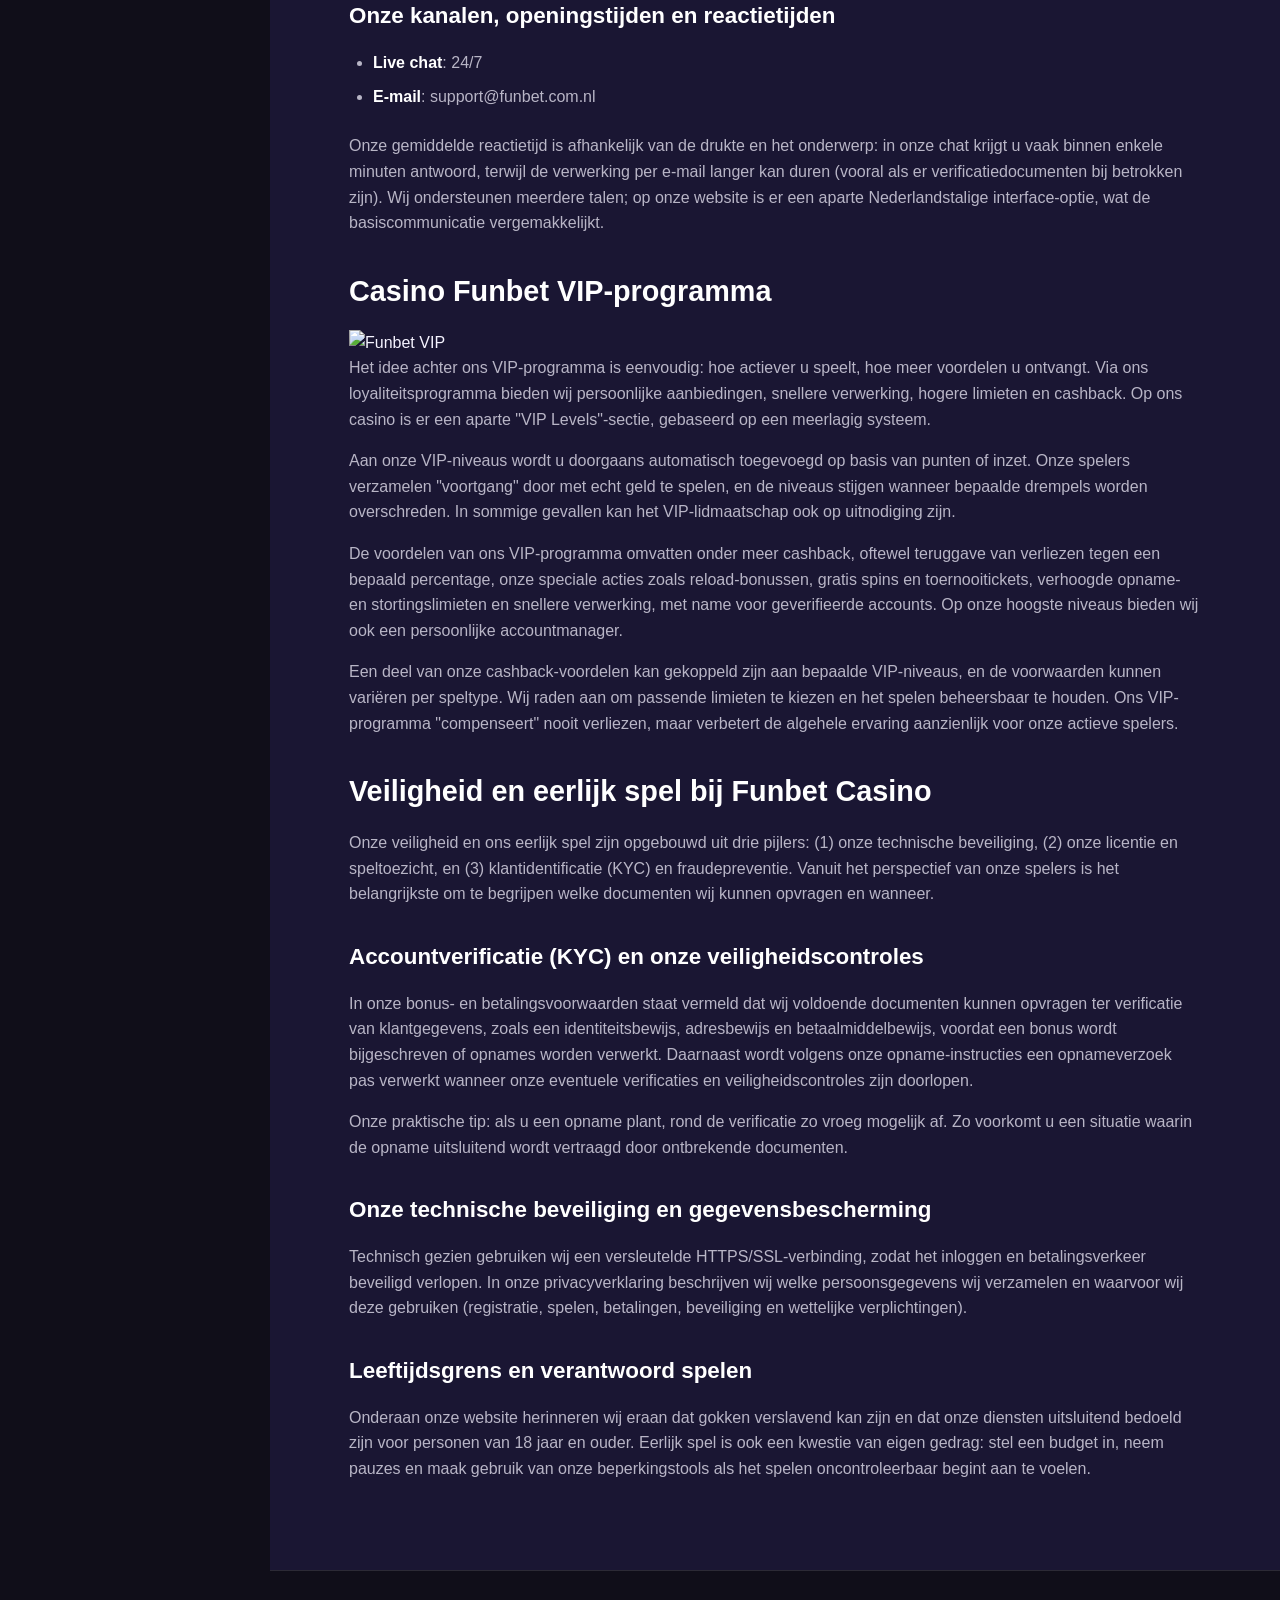
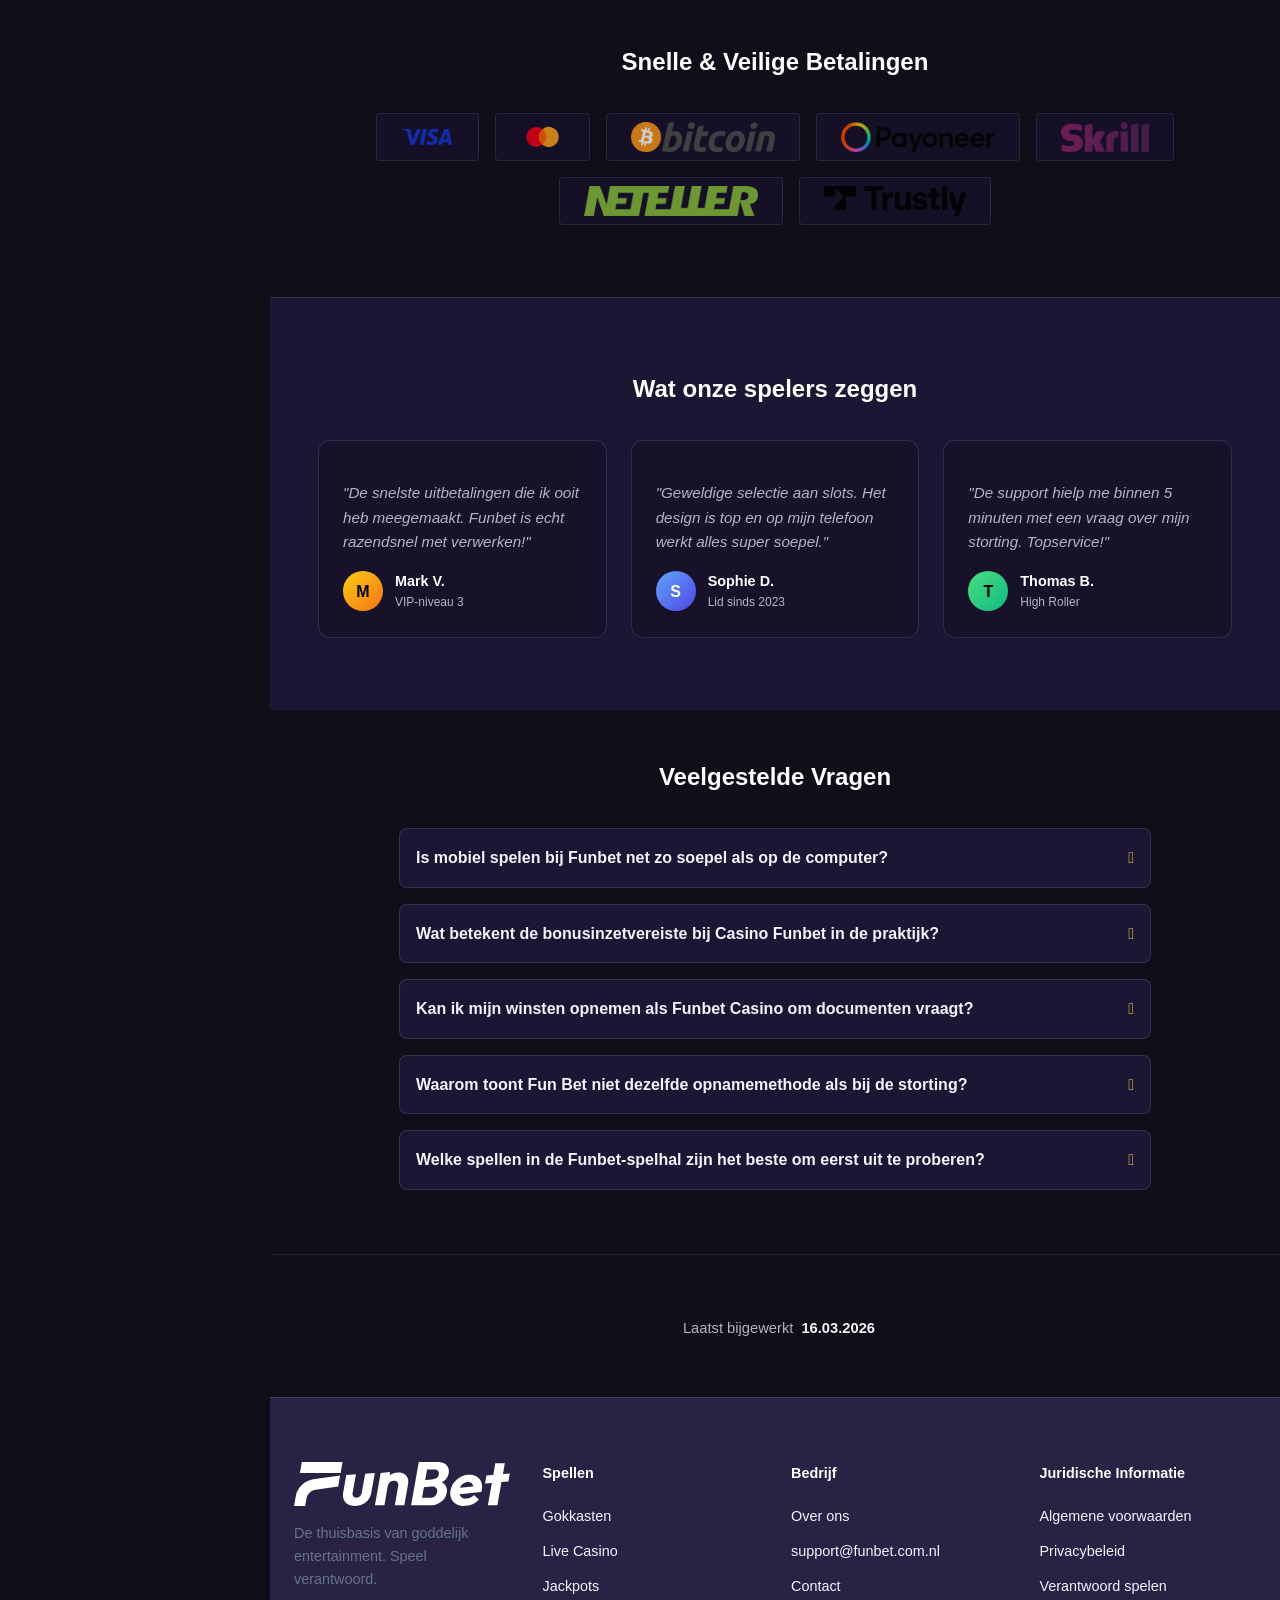
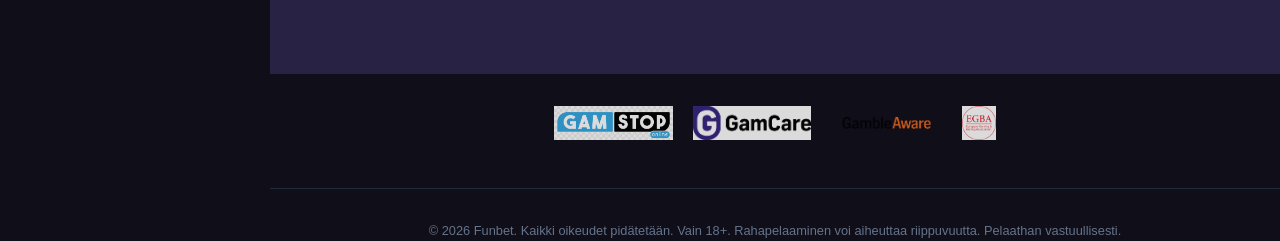
==== commit e1c46a18: "Update index.html" ====
--- a/nl-nl/index.html
+++ b/nl-nl/index.html
@@ -732,15 +732,15 @@
         </a>
 
         <a href="https://www.gamcare.org.uk" target="_blank">
-            <img src="GamCare.png" alt="GamCare">
+            <img src="../GamCare.png" alt="GamCare">
         </a>
 
         <a href="https://www.begambleaware.org" target="_blank">
-            <img src="gambleaware.png" alt="GambleAware">
+            <img src="../gambleaware.png" alt="GambleAware">
         </a>
 
         <a href="https://www.egba.eu" target="_blank">
-            <img src="egba.png" alt="EGBA">
+            <img src="../egba.png" alt="EGBA">
         </a>
 
     </div>
